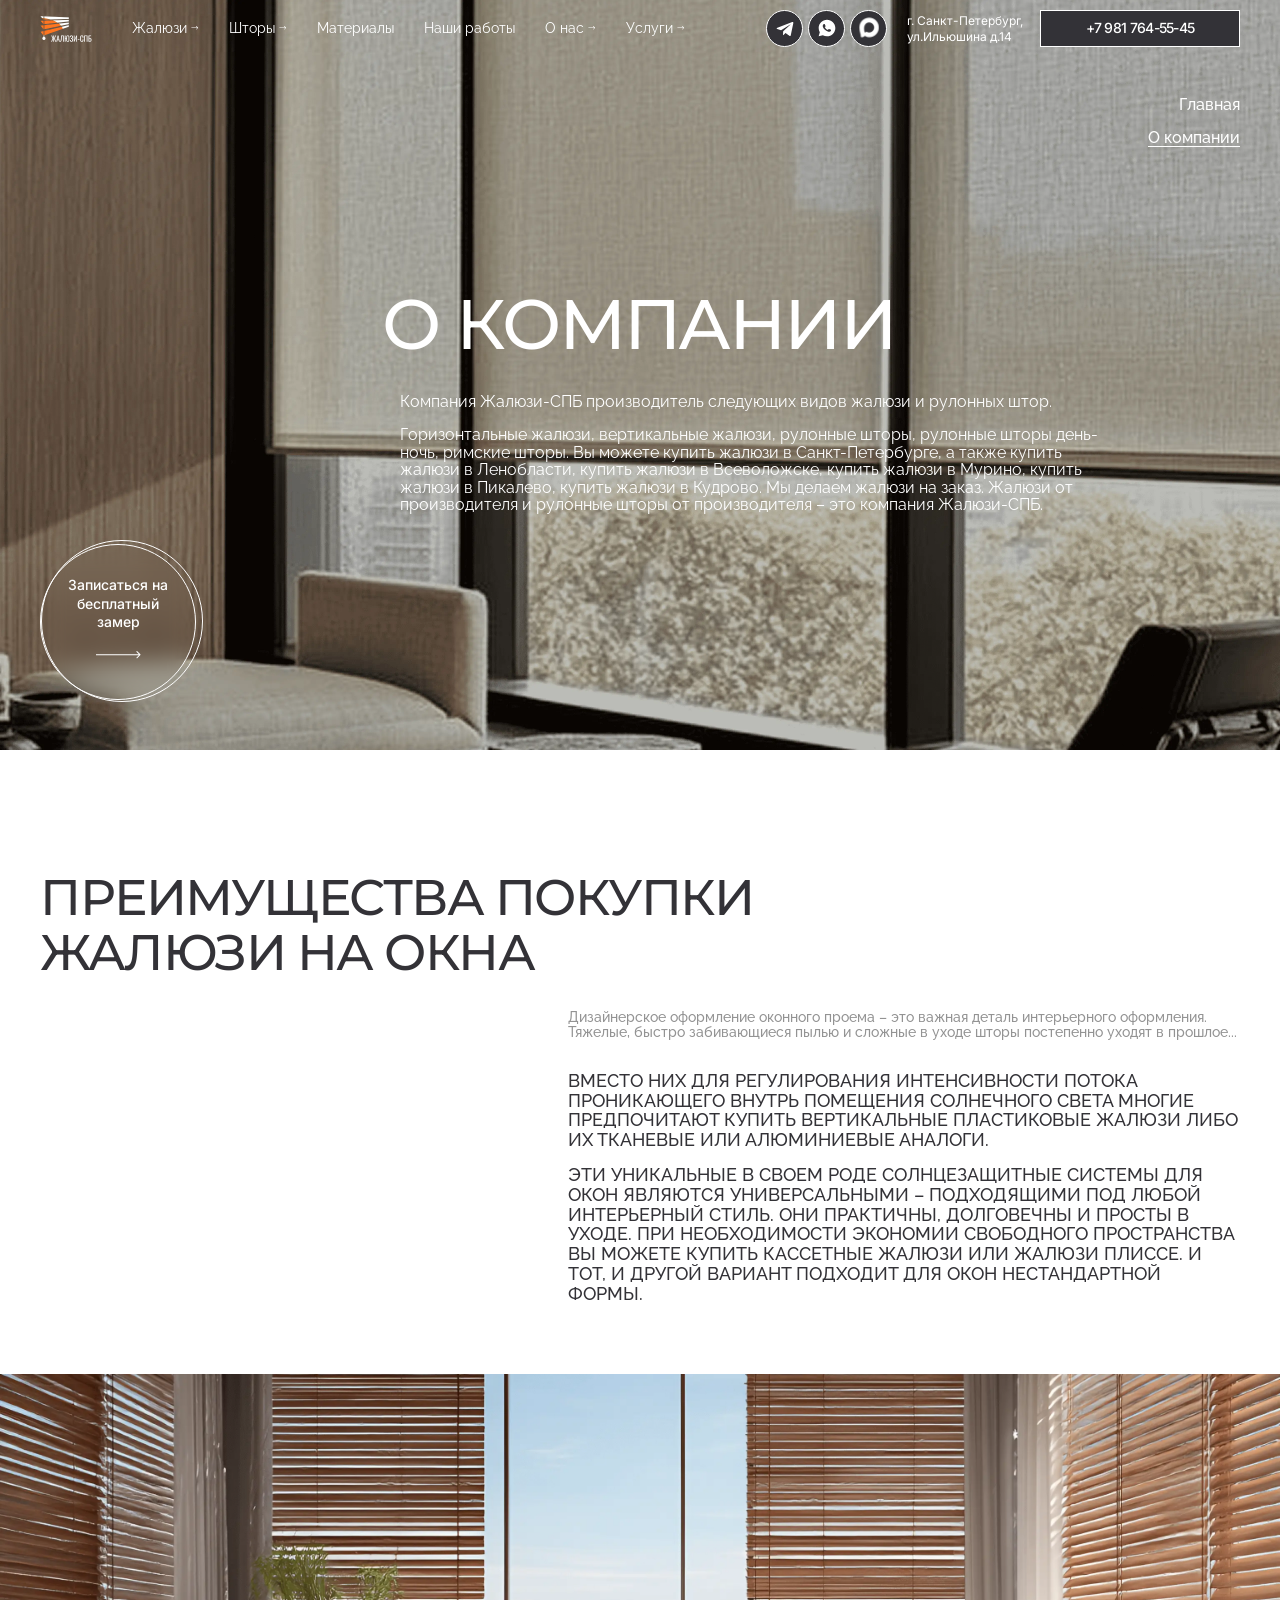
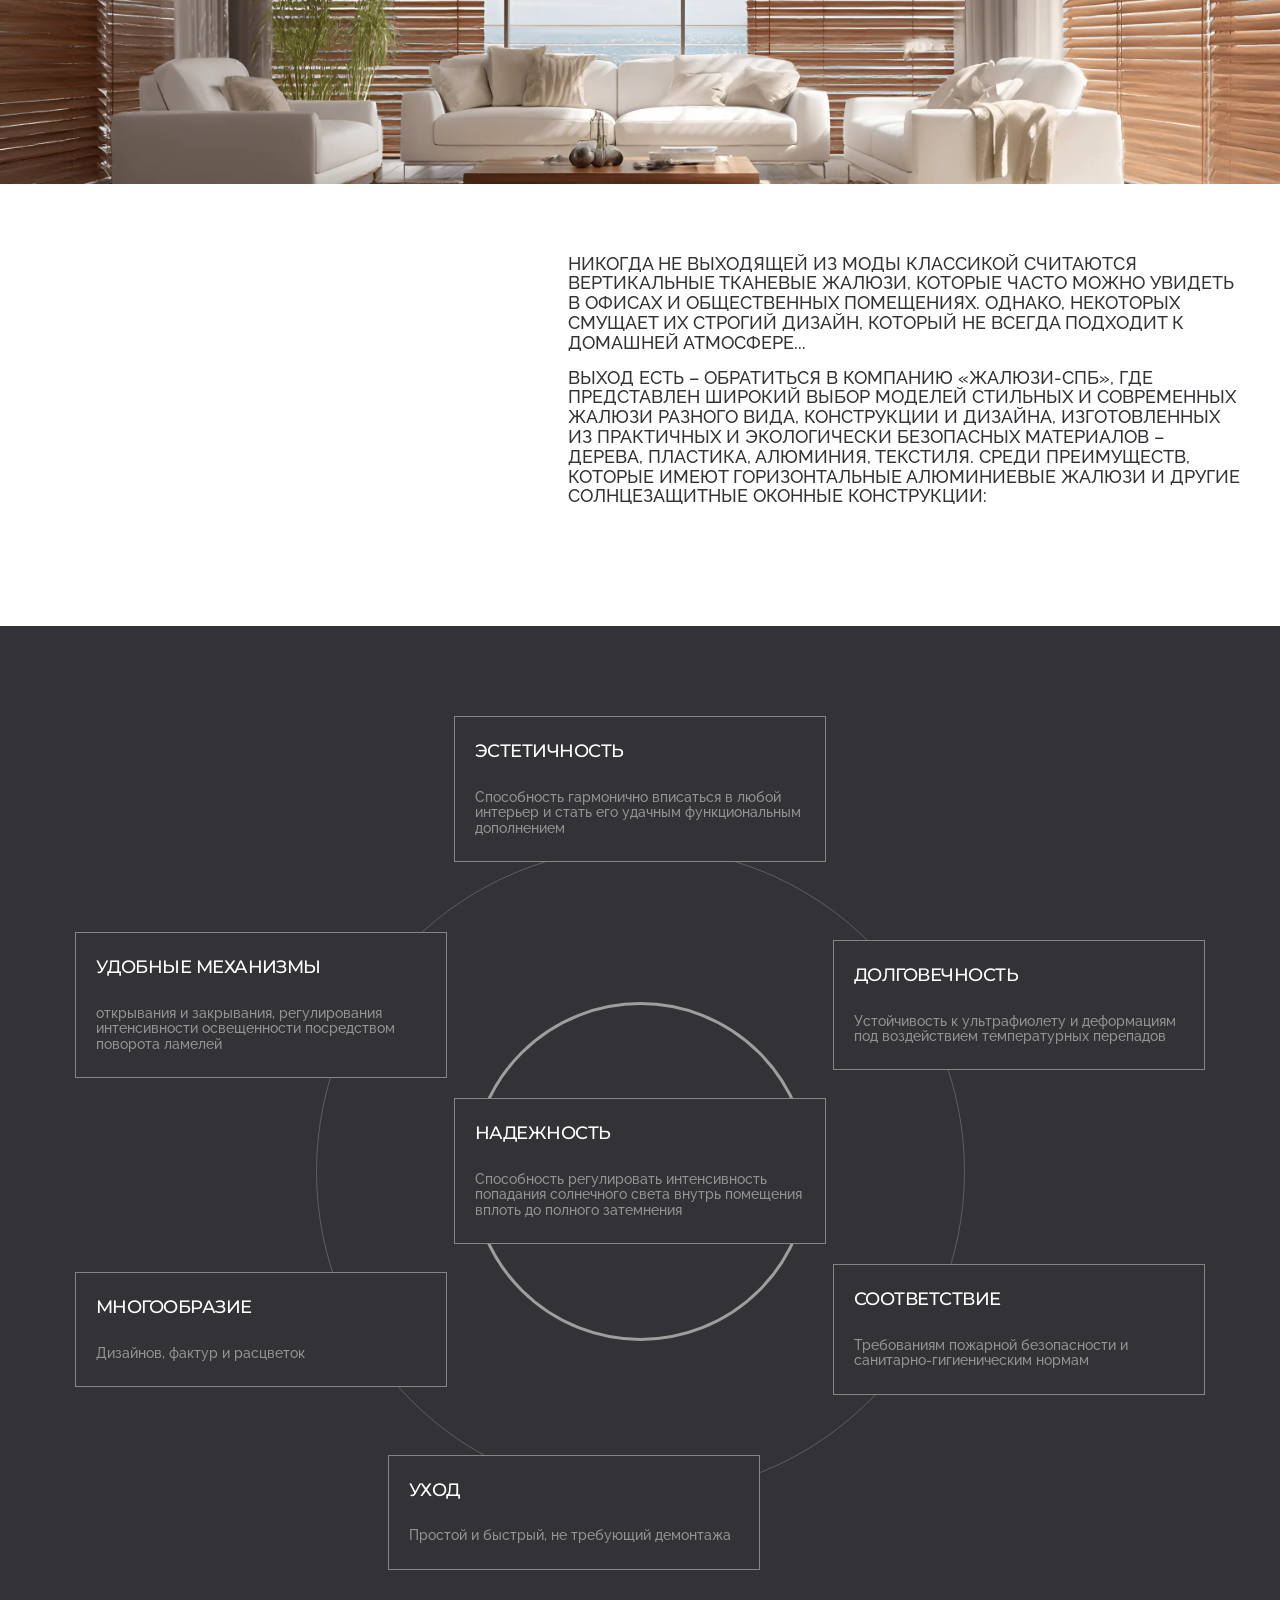
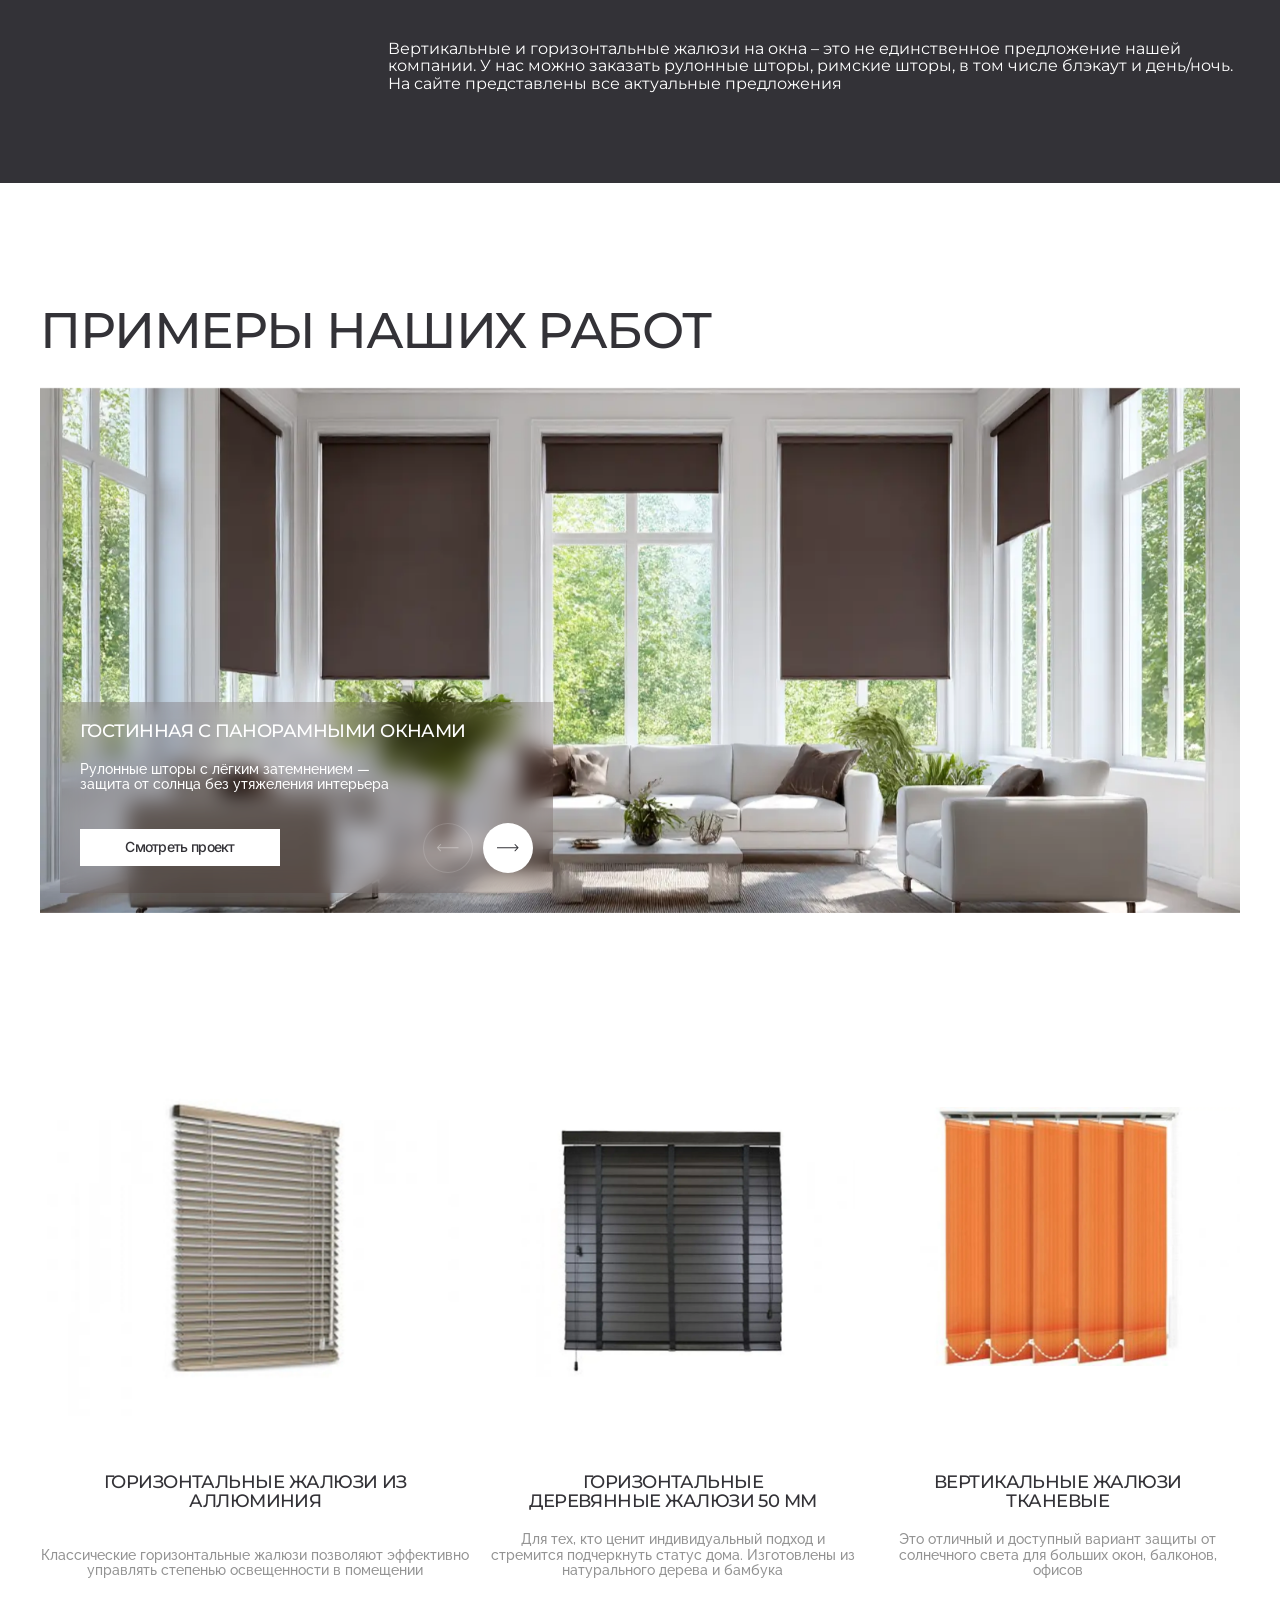
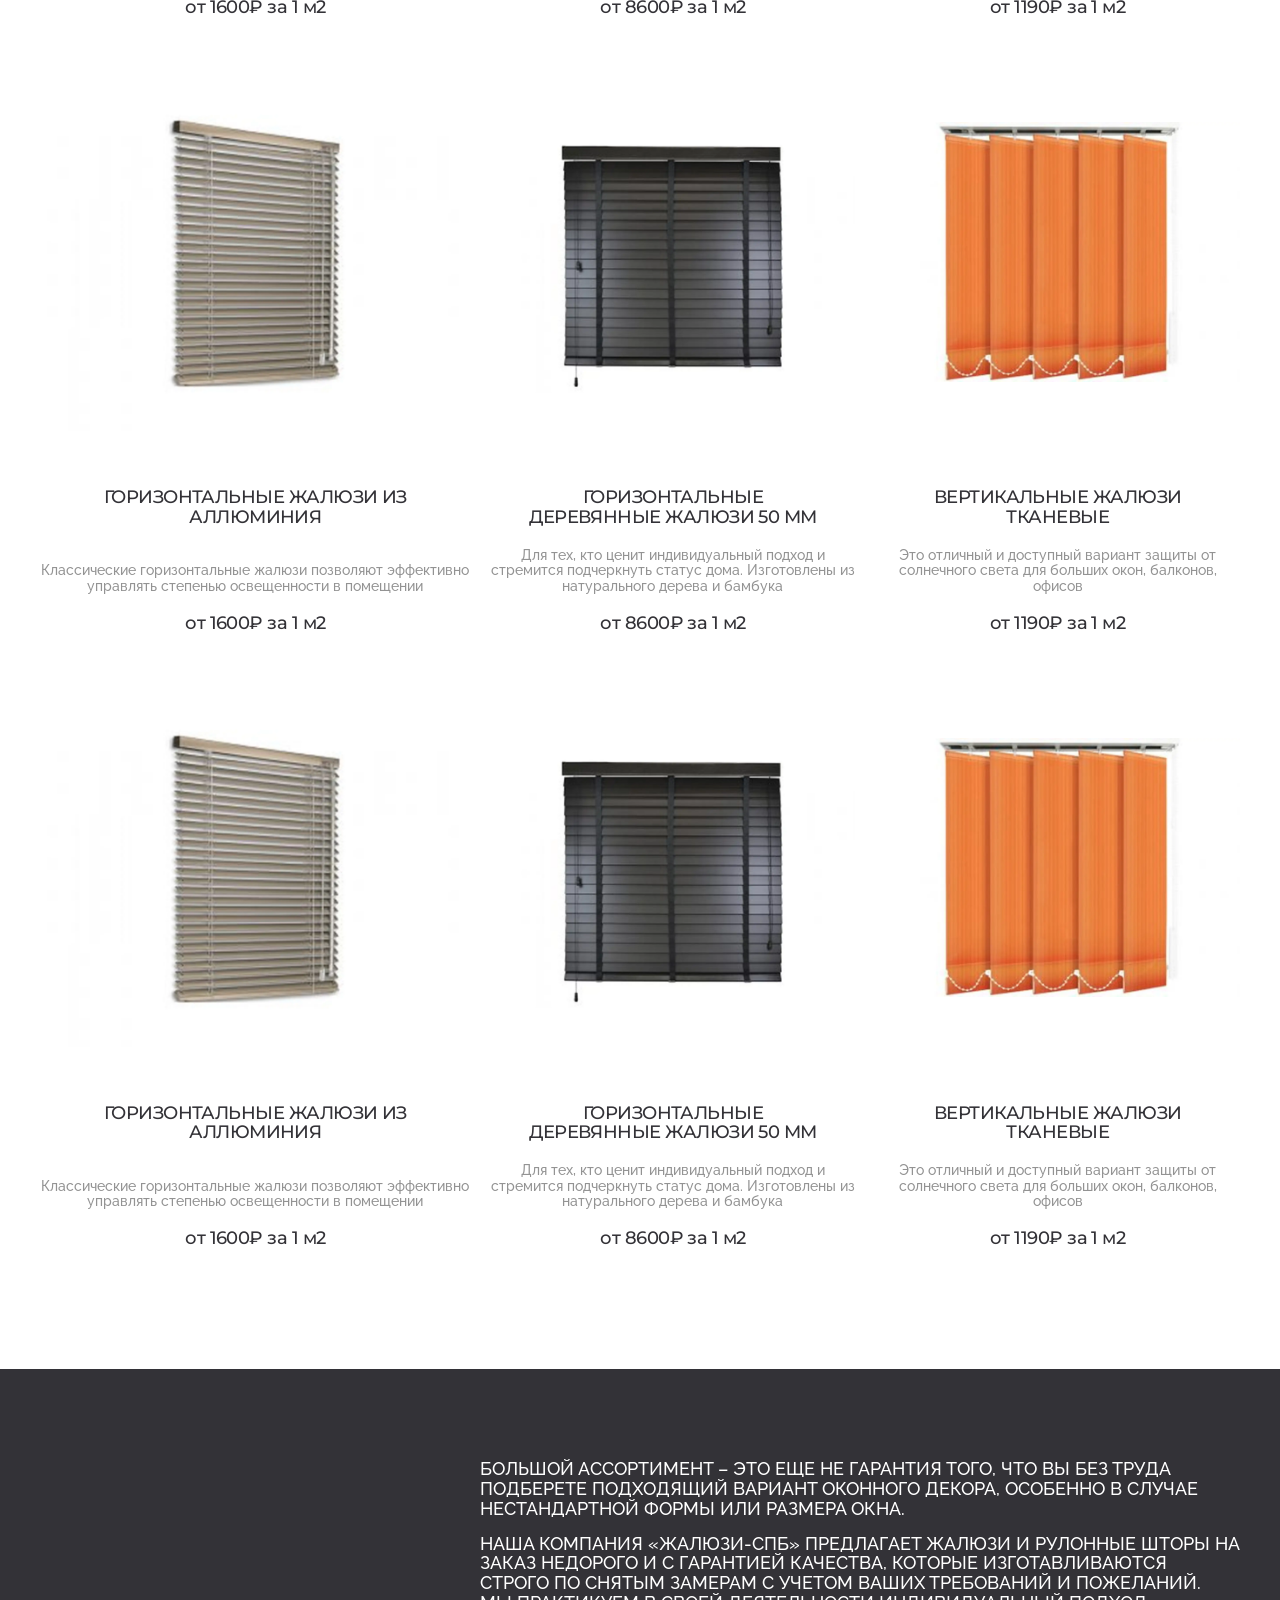
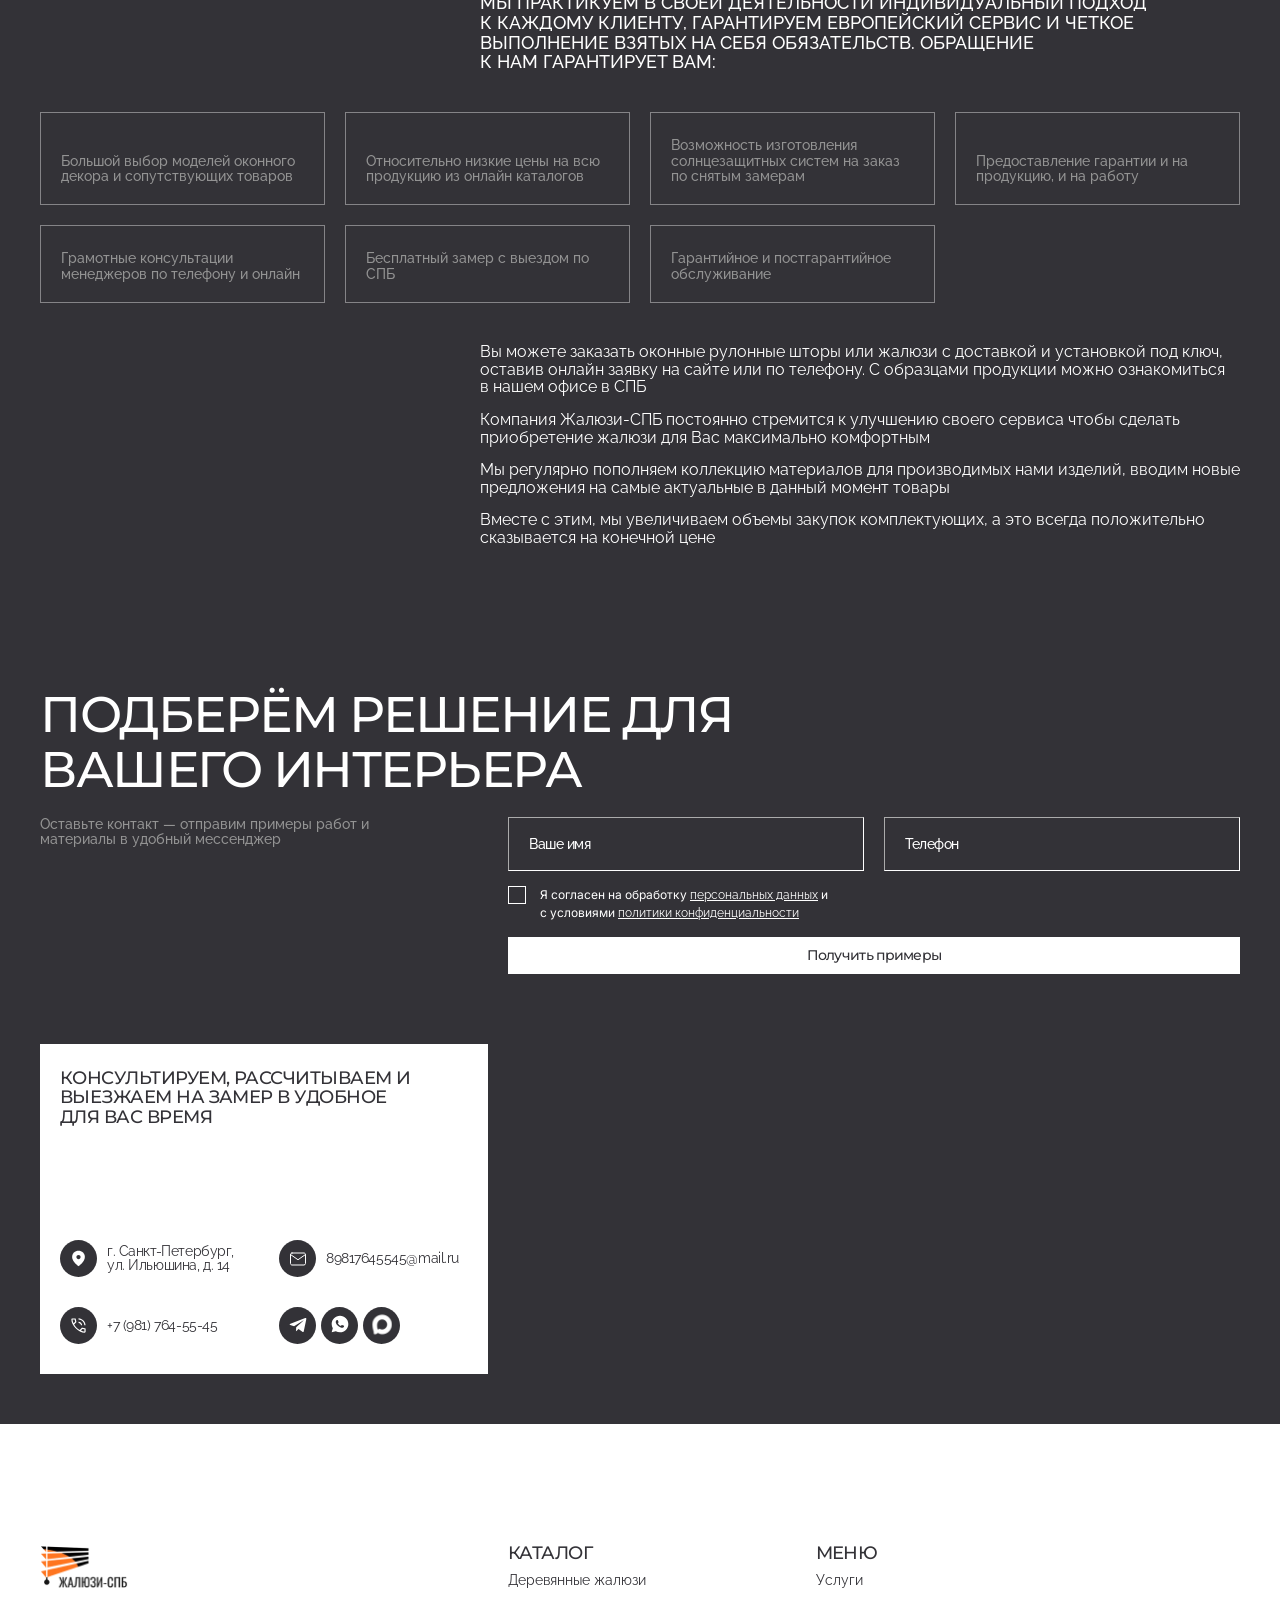
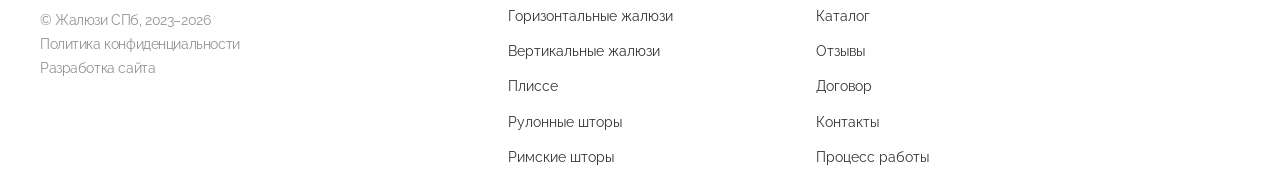
==== about.html @ 7f4b1dce "upd" ====
<!--header.html-->
<!doctype html>
<html lang="en">
<head>
  <meta charset="UTF-8">
  <meta name="viewport"
        content="width=device-width, user-scalable=no, initial-scale=1.0, maximum-scale=1.0, minimum-scale=1.0">
  <meta http-equiv="X-UA-Compatible" content="ie=edge">
  <meta name="format-detection" content="telephone=no">
  <link rel="preconnect" href="https://fonts.googleapis.com">
  <link rel="preconnect" href="https://fonts.gstatic.com" crossorigin>
  <link href="https://fonts.googleapis.com/css2?family=Inter:ital,opsz,wght@0,14..32,100..900;1,14..32,100..900&family=Montserrat:ital,wght@0,100..900;1,100..900&family=Raleway:ital,wght@0,100..900;1,100..900&display=swap" rel="stylesheet">
  <link rel="icon" type="image/png" href="./img/icons/favicon.png" sizes="32x32">
  <link rel="apple-touch-icon" href="./img/icons/favicon.png">
  <link rel="mask-icon" href="./img/icons/favicon.png" color="#000000">
  <link
          rel="stylesheet"
          href="https://cdn.jsdelivr.net/npm/swiper@11/swiper-bundle.min.css"
  />
  <title></title>
<script defer src="js/bundle.js"></script><script defer src="js/libs.js"></script><script defer src="js/style.js"></script><link href="css/style.min.css" rel="stylesheet"></head>
<body>

<header class="header">
  <div class="container">
    <div class="header-wrapper">
      <a href="#" class="logo">
        <img src="./img/logo.webp" alt="">
      </a>
      <nav class="header-nav">
        <button type="button" class="close-menu-button"></button>
        <ul class="main-menu">
          <li class="menu-item-arrow">
            <a href="#">Жалюзи</a>
          </li>
          <li class="menu-item-arrow">
            <a href="#">Шторы</a>
          </li>
          <li>
            <a href="#">Материалы</a>
          </li>
          <li>
            <a href="#">Наши работы</a>
          </li>
          <li class="menu-item-arrow">
            <a href="#">О нас</a>
          </li>
          <li class="menu-item-arrow">
            <a href="#">Услуги</a>
          </li>
        </ul>
        <div class="header-meta mobile-header-meta">
          <div class="mobile-meta-wrapper">
            <ul class="socials-wrapper">
              <li class="social-link social-link-telegram">
                <a href="#"></a>
              </li>
              <li class="social-link social-link-whatsapp">
                <a href="#"></a>
              </li>
              <li class="social-link social-link-max">
                <a href="#"></a>
              </li>
            </ul>
            <a class="btn btn-dark" href="#">+7 981 764-55-45</a>
          </div>
          <div class="header-address">
            г. Санкт-Петербург, ул.Ильюшина д.14
          </div>
        </div>
        <div class="header-meta header-meta-pc">
          <ul class="socials-wrapper">
            <li class="social-link social-link-telegram">
              <a href="#"></a>
            </li>
            <li class="social-link social-link-whatsapp">
              <a href="#"></a>
            </li>
            <li class="social-link social-link-max">
              <a href="#"></a>
            </li>
          </ul>
          <div class="header-address">
            г. Санкт-Петербург, ул.Ильюшина д.14
          </div>
          <a class="btn btn-dark" href="#">+7 981 764-55-45</a>
        </div>
      </nav>
      <div class="header-meta tablet-header-meta">
        <a class="btn btn-dark" href="#">+7 981 764-55-45</a>
        <ul class="socials-wrapper">
          <li class="social-link social-link-telegram">
            <a href="#"></a>
          </li>
          <li class="social-link social-link-whatsapp">
            <a href="#"></a>
          </li>
          <li class="social-link social-link-max">
            <a href="#"></a>
          </li>
        </ul>
        <div class="header-address">
          г. Санкт-Петербург, ул.Ильюшина д.14
        </div>
      </div>
      <button type="button" class="mobile-menu-button">
        <span class="line"></span>
        <span class="line"></span>
        <span class="line"></span>
      </button>
    </div>
  </div>
</header>

<main>




<section class="default-banner secondary-banner about-banner">
  <div class="banner-back">
    <img class="back-pc" src="./img/about-banner-back.webp" alt="">
    <img class="back-mobile" src="./img/about-banner-back-mobile.webp" alt="">
  </div>
  <div class="container">
    <div class="banner-wrapper">
      <div class="breadcrumbs-wrapper">
        <nav class="yoast-breadcrumbs">
          <span>
            <span>
              <a href="#">Главная</a>
            </span>
            <span class="breadcrumb_last" aria-current="page">О компании</span>
          </span>
        </nav>
      </div>
      <div class="banner-content">
        <div class="banner-title">
          <h1>О компании</h1>
        </div>
        <div class="banner-description">
          <p>
            Компания Жалюзи-СПБ производитель следующих видов жалюзи и рулонных штор.
          </p>
          <p>
            Горизонтальные жалюзи, вертикальные жалюзи, рулонные шторы, рулонные шторы день-ночь, римские шторы. Вы
            можете купить жалюзи в Санкт-Петербурге, а также купить жалюзи в Ленобласти, купить жалюзи в Всеволожске,
            купить жалюзи в Мурино, купить жалюзи в Пикалево, купить жалюзи в Кудрово. Мы делаем жалюзи на заказ. Жалюзи
            от производителя и рулонные шторы от производителя – это компания Жалюзи-СПБ.
          </p>
        </div>
        <a href="#" class="btn-circle">Записаться
          на бесплатный замер</a>
      </div>
    </div>
  </div>
</section>

<section class="about-main-section">
  <div class="container">
    <h2>Преимущества покупки жалюзи на окна</h2>
    <div class="description">
      <p>Дизайнерское оформление оконного проема – это важная деталь интерьерного оформления. Тяжелые, быстро
        забивающиеся пылью и сложные в уходе шторы постепенно уходят в прошлое...</p>
    </div>
    <div class="content-block">
      <p>
        Вместо них для регулирования интенсивности потока проникающего внутрь помещения солнечного света многие
        предпочитают купить вертикальные пластиковые жалюзи либо их тканевые или алюминиевые аналоги.
      </p>
      <p>
        Эти уникальные в своем роде солнцезащитные системы для окон являются универсальными – подходящими под любой
        интерьерный стиль. Они практичны, долговечны и просты в уходе.
        При необходимости экономии свободного пространства вы можете купить кассетные жалюзи или жалюзи плиссе. И тот, и
        другой вариант подходит для окон нестандартной формы.
      </p>
    </div>
  </div>
  <div class="about-image-full-width">
    <img src="./img/category-section-image.webp" alt="">
  </div>
  <div class="container">
    <div class="content-block">
      <p>
        Никогда не выходящей из моды классикой считаются вертикальные тканевые жалюзи, которые часто можно увидеть в офисах
        и общественных помещениях.
        Однако, некоторых смущает их строгий дизайн, который не всегда подходит к домашней атмосфере...
      </p>
      <p>
        Выход есть – обратиться в компанию «Жалюзи-СПБ», где представлен широкий выбор моделей стильных и современных жалюзи разного вида, конструкции и дизайна, изготовленных из практичных и экологически безопасных материалов – дерева, пластика, алюминия, текстиля. Среди преимуществ, которые имеют горизонтальные алюминиевые жалюзи и другие солнцезащитные оконные конструкции:
      </p>
    </div>
  </div>
</section>

<section class="advantages-section about-advantages-section">
  <div class="container">
    <div class="advantage-row advantage-row-top">
      <div class="advantage-card">
        <div class="card-title">эстетичность</div>
        <div class="card-description">
          <p>Способность гармонично вписаться в любой интерьер и стать его удачным функциональным дополнением</p>
        </div>
      </div>
    </div>
    <div class="advantage-row advantage-row-middle">
      <div class="advantage-card">
        <div class="card-title">удобные механизмы</div>
        <div class="card-description">
          <p>открывания и закрывания, регулирования интенсивности освещенности посредством поворота ламелей</p>
        </div>
      </div>
      <div class="advantage-card">
        <div class="card-title">долговечность</div>
        <div class="card-description">
          <p>Устойчивость к ультрафиолету и деформациям под воздействием температурных перепадов</p>
        </div>
      </div>
    </div>
    <div class="advantage-row advantage-row-middle advantage-row-center">
      <div class="advantage-card">
        <div class="card-title">надежность</div>
        <div class="card-description">
          <p>Способность регулировать интенсивность попадания солнечного света внутрь помещения вплоть до полного
            затемнения</p>
        </div>
      </div>
    </div>
    <div class="advantage-row advantage-row-middle">
      <div class="advantage-card">
        <div class="card-title">многообразие</div>
        <div class="card-description">
          <p>Дизайнов, фактур
            и расцветок</p>
        </div>
      </div>
      <div class="advantage-card">
        <div class="card-title">соответствие</div>
        <div class="card-description">
          <p>Требованиям пожарной безопасности
            и санитарно-гигиеническим нормам</p>
        </div>
      </div>
    </div>
    <div class="advantage-row advantage-row-bottom">
      <div class="advantage-card">
        <div class="card-title">уход</div>
        <div class="card-description">
          <p>Простой и быстрый,
            не требующий демонтажа</p>
        </div>
      </div>
      <div class="about-description">
        <p>Вертикальные и горизонтальные жалюзи на окна – это не единственное предложение нашей компании. У нас можно
          заказать рулонные шторы, римские шторы, в том числе блэкаут и день/ночь. На сайте представлены все актуальные
          предложения</p>
      </div>
    </div>
  </div>
</section>

<section class="projects-section projects-section-about slider-section">
  <div class="container">
    <h2>примеры наших работ</h2>
    <div class="projects-slider slider-wrapper">
      <div class="swiper-wrapper">
        <div class="swiper-slide" style="background-image: url(./img/project-slide.webp)">
          <div class="project-content">
            <div class="card-title">гостинная с панорамными окнами</div>
            <div class="card-description">
              <p>Рулонные шторы с лёгким затемнением — защита от солнца без утяжеления интерьера</p>
            </div>
            <div class="slider-nav">
              <a href="#" class="btn btn-white">Смотреть проект</a>
              <div class="project-buttons">
                <div class="swiper-button-prev">

                </div>
                <div class="swiper-button-next">

                </div>
              </div>
            </div>
          </div>
        </div>
        <div class="swiper-slide" style="background-image: url(./img/project-slide.webp)">
          <div class="project-content">
            <div class="card-title">гостинная с панорамными окнами</div>
            <div class="card-description">
              <p>Рулонные шторы с лёгким затемнением — защита от солнца без утяжеления интерьера</p>
            </div>
            <div class="slider-nav">
              <a href="#" class="btn btn-white">Смотреть проект</a>
              <div class="project-buttons">
                <div class="swiper-button-prev"></div>
                <div class="swiper-button-next"></div>
              </div>
            </div>
          </div>
        </div>
        <div class="swiper-slide" style="background-image: url(./img/project-slide.webp)">
          <div class="project-content">
            <div class="card-title">гостинная с панорамными окнами</div>
            <div class="card-description">
              <p>Рулонные шторы с лёгким затемнением — защита от солнца без утяжеления интерьера</p>
            </div>
            <div class="slider-nav">
              <a href="#" class="btn btn-white">Смотреть проект</a>
              <div class="project-buttons">
                <div class="swiper-button-prev">

                </div>
                <div class="swiper-button-next">

                </div>
              </div>
            </div>
          </div>
        </div>
      </div>
    </div>
  </div>
</section>

<section class="catalog-grid-section">
  <div class="container">
    <div class="grid-block">
      <div class="grid-item">
        <div class="card-content-top">
          <div class="grid-item-image">
            <img src="./img/catalog-image1.webp" alt="">
          </div>
          <div class="card-title">горизонтальные жалюзи
            из аллюминия</div>
        </div>
        <div class="card-content-bottom">
          <div class="card-description">
            <p>Классические горизонтальные жалюзи позволяют
              эффективно управлять степенью
              освещенности в помещении</p>
          </div>
          <div class="card-price">от 1600₽ за 1 м2</div>
        </div>
      </div>
      <div class="grid-item">
        <div class="card-content-top">
          <div class="grid-item-image">
            <img src="./img/catalog-image2.webp" alt="">
          </div>
          <div class="card-title">Горизонтальные деревянные
            жалюзи 50 мм</div>
        </div>
        <div class="card-content-bottom">
          <div class="card-description">
            <p>Для тех, кто ценит индивидуальный подход и стремится подчеркнуть статус дома. Изготовлены из натурального дерева и бамбука</p>
          </div>
          <div class="card-price">от 8600₽ за 1 м2</div>
        </div>
      </div>
      <div class="grid-item">
        <div class="card-content-top">
          <div class="grid-item-image">
            <img src="./img/catalog-image3.webp" alt="">
          </div>
          <div class="card-title">Вертикальные жалюзи
            Тканевые</div>
        </div>
        <div class="card-content-bottom">
          <div class="card-description">
            <p>Это отличный и доступный вариант защиты от солнечного света
              для больших окон, балконов, офисов</p>
          </div>
          <div class="card-price">от 1190₽ за 1 м2</div>
        </div>
      </div>
      <div class="grid-item">
        <div class="card-content-top">
          <div class="grid-item-image">
            <img src="./img/catalog-image1.webp" alt="">
          </div>
          <div class="card-title">горизонтальные жалюзи
            из аллюминия</div>
        </div>
        <div class="card-content-bottom">
          <div class="card-description">
            <p>Классические горизонтальные жалюзи позволяют
              эффективно управлять степенью
              освещенности в помещении</p>
          </div>
          <div class="card-price">от 1600₽ за 1 м2</div>
        </div>
      </div>
      <div class="grid-item">
        <div class="card-content-top">
          <div class="grid-item-image">
            <img src="./img/catalog-image2.webp" alt="">
          </div>
          <div class="card-title">Горизонтальные деревянные
            жалюзи 50 мм</div>
        </div>
        <div class="card-content-bottom">
          <div class="card-description">
            <p>Для тех, кто ценит индивидуальный подход и стремится подчеркнуть статус дома. Изготовлены из натурального дерева и бамбука</p>
          </div>
          <div class="card-price">от 8600₽ за 1 м2</div>
        </div>
      </div>
      <div class="grid-item">
        <div class="card-content-top">
          <div class="grid-item-image">
            <img src="./img/catalog-image3.webp" alt="">
          </div>
          <div class="card-title">Вертикальные жалюзи
            Тканевые</div>
        </div>
        <div class="card-content-bottom">
          <div class="card-description">
            <p>Это отличный и доступный вариант защиты от солнечного света
              для больших окон, балконов, офисов</p>
          </div>
          <div class="card-price">от 1190₽ за 1 м2</div>
        </div>
      </div>
      <div class="grid-item">
        <div class="card-content-top">
          <div class="grid-item-image">
            <img src="./img/catalog-image1.webp" alt="">
          </div>
          <div class="card-title">горизонтальные жалюзи
            из аллюминия</div>
        </div>
        <div class="card-content-bottom">
          <div class="card-description">
            <p>Классические горизонтальные жалюзи позволяют
              эффективно управлять степенью
              освещенности в помещении</p>
          </div>
          <div class="card-price">от 1600₽ за 1 м2</div>
        </div>
      </div>
      <div class="grid-item">
        <div class="card-content-top">
          <div class="grid-item-image">
            <img src="./img/catalog-image2.webp" alt="">
          </div>
          <div class="card-title">Горизонтальные деревянные
            жалюзи 50 мм</div>
        </div>
        <div class="card-content-bottom">
          <div class="card-description">
            <p>Для тех, кто ценит индивидуальный подход и стремится подчеркнуть статус дома. Изготовлены из натурального дерева и бамбука</p>
          </div>
          <div class="card-price">от 8600₽ за 1 м2</div>
        </div>
      </div>
      <div class="grid-item">
        <div class="card-content-top">
          <div class="grid-item-image">
            <img src="./img/catalog-image3.webp" alt="">
          </div>
          <div class="card-title">Вертикальные жалюзи
            Тканевые</div>
        </div>
        <div class="card-content-bottom">
          <div class="card-description">
            <p>Это отличный и доступный вариант защиты от солнечного света
              для больших окон, балконов, офисов</p>
          </div>
          <div class="card-price">от 1190₽ за 1 м2</div>
        </div>
      </div>
    </div>
  </div>
</section>

<section class="about-benefits-section">
  <div class="container">
    <div class="content-block">
      <p>
        Большой ассортимент – это еще не гарантия того, что вы без труда подберете подходящий вариант оконного декора, особенно в случае нестандартной формы или размера окна.
      </p>
      <p>
        Наша компания «Жалюзи-СПБ» предлагает жалюзи и рулонные шторы
        на заказ недорого и с гарантией качества, которые изготавливаются строго по снятым замерам с учетом ваших требований и пожеланий.
        <br>
        Мы практикуем в своей деятельности индивидуальный подход
        <br>
        к каждому клиенту, гарантируем европейский сервис и четкое выполнение взятых на себя обязательств. Обращение
        <br>
        к нам гарантирует вам:
      </p>
    </div>
    <ul class="benefits-list">
      <li class="benefit-item">
        Большой выбор моделей оконного декора и сопутствующих товаров
      </li>
      <li class="benefit-item">
        Относительно низкие цены на всю продукцию из онлайн каталогов
      </li>
      <li class="benefit-item">
        Возможность изготовления солнцезащитных систем на заказ по снятым замерам
      </li>
      <li class="benefit-item">
        Предоставление гарантии и на продукцию, и на работу
      </li>
      <li class="benefit-item">
        Грамотные консультации менеджеров по телефону и онлайн
      </li>
      <li class="benefit-item">
        Бесплатный замер
        с выездом по СПБ
      </li>
      <li class="benefit-item">
        Гарантийное и постгарантийное обслуживание
      </li>
    </ul>
    <div class="description">
      <p>
        Вы можете заказать оконные рулонные шторы или жалюзи с доставкой и установкой под ключ, оставив онлайн заявку на сайте или по телефону. С образцами продукции можно ознакомиться
        <br>
        в нашем офисе в СПБ
      </p>
      <p>
        Компания Жалюзи-СПБ постоянно стремится к улучшению своего сервиса чтобы сделать приобретение жалюзи для Вас максимально комфортным
      </p>
      <p>
        Мы регулярно пополняем коллекцию материалов для производимых нами изделий, вводим новые предложения на самые актуальные в данный момент товары
      </p>
      <p>
        Вместе с этим, мы увеличиваем объемы закупок комплектующих, а это всегда положительно сказывается на конечной цене
      </p>
    </div>
  </div>
</section>

<section class="callback-section">
  <div class="container">
    <h2>Подберём решение
      для вашего интерьера</h2>
    <div class="custom-row custom-row-form">
      <div class="left-column">
        <div class="description">
          <p>Оставьте контакт — отправим примеры работ и материалы в удобный мессенджер</p>
        </div>
      </div>
      <div class="right-column">
        <div class="form-wrapper">
          <div class="wpcf7 js" id="wpcf7-f35-o1" lang="ru-RU" dir="ltr" data-wpcf7-id="35">
            <div class="screen-reader-response"><p role="status" aria-live="polite" aria-atomic="true"></p> <ul></ul></div>
            <form action="/dev/#wpcf7-f35-o1" method="post" class="wpcf7-form init" aria-label="Контактная форма" novalidate="novalidate" data-status="init">
              <fieldset class="hidden-fields-container"><input type="hidden" name="_wpcf7" value="35"><input type="hidden" name="_wpcf7_version" value="6.1.5"><input type="hidden" name="_wpcf7_locale" value="ru_RU"><input type="hidden" name="_wpcf7_unit_tag" value="wpcf7-f35-o1"><input type="hidden" name="_wpcf7_container_post" value="0"><input type="hidden" name="_wpcf7_posted_data_hash" value="">
              </fieldset>
              <p><span class="wpcf7-form-control-wrap" data-name="text-848"><input size="40" maxlength="400" class="wpcf7-form-control wpcf7-text" autocomplete="name" aria-invalid="false" placeholder="Ваше имя" value="" type="text" name="text-848"></span><br>
                <span class="wpcf7-form-control-wrap" data-name="tel-583"><input size="40" maxlength="400" class="wpcf7-form-control wpcf7-tel wpcf7-text wpcf7-validates-as-tel" aria-invalid="false" placeholder="Телефон" value="" type="tel" name="tel-583"></span><br>
                <span class="wpcf7-form-control-wrap" data-name="acceptance-46"><span class="wpcf7-form-control wpcf7-acceptance"><span class="wpcf7-list-item"><label><input type="checkbox" name="acceptance-46" value="1" aria-invalid="false"><span class="wpcf7-list-item-label">Я согласен на обработку <a
                  href="#">персональных данных</a> и с условиями <a href="#">политики конфиденциальности</a></span></label></span></span></span><br>
                <input class="wpcf7-form-control wpcf7-submit has-spinner" type="submit" value="Получить примеры" disabled=""><span class="wpcf7-spinner"></span>
              </p><div class="wpcf7-response-output" aria-hidden="true"></div>
            </form>
          </div>
        </div>
      </div>
    </div>
    <div class="custom-row custom-row-contacts">
      <div class="left-column">
        <div class="contacts-block">
          <div class="contact-title">Консультируем, рассчитываем
            и выезжаем на замер в удобное
            для вас время</div>
          <div class="contacts-wrapper">
            <div class="contact-item contact-item-address">
              <p>г. Санкт-Петербург, ул. Ильюшина, д. 14</p>
            </div>
            <div class="contact-item contact-item-mail">
              <a href="mailto:89817645545@mail.ru">89817645545@mail.ru</a>
            </div>
            <div class="contact-item contact-item-phone">
              <a href="tel:79817645545">+7 (981) 764-55-45</a>
            </div>
            <ul class="socials-wrapper">
              <li class="social-link social-link-telegram">
                <a href="#"></a>
              </li>
              <li class="social-link social-link-whatsapp">
                <a href="#"></a>
              </li>
              <li class="social-link social-link-max">
                <a href="#"></a>
              </li>
            </ul>
          </div>
        </div>
      </div>
      <div class="right-column">
        <div class="map-wrapper">
          <iframe src="https://yandex.ru/map-widget/v1/?indoorLevel=1&ll=30.245719%2C60.008172&mode=whatshere&whatshere%5Bpoint%5D=30.245719%2C60.008171&whatshere%5Bzoom%5D=17&z=17" width="560" height="400" frameborder="1" allowfullscreen="true" style="position:relative;"></iframe>
        </div>
      </div>
    </div>
  </div>
</section>


<!--footer.html-->
</main>

<footer class="footer">
    <div class="container">
      <div class="footer-row">
        <div class="footer-column">
          <a href="#" class="logo">
            <img src="./img/footer-logo.webp" alt="">
          </a>
          <div class="mobile-hidden">
            <p class="footer-copy">© Жалюзи СПб, 2023–2026</p>
            <div class="footer-links">
              <a href="#">Политика конфиденциальности</a>
              <a href="#">Разработка сайта</a>
            </div>
          </div>
          <div class="tablet-contacts">
            <ul class="socials-wrapper">
              <li class="social-link social-link-telegram">
                <a href="#"></a>
              </li>
              <li class="social-link social-link-whatsapp">
                <a href="#"></a>
              </li>
              <li class="social-link social-link-max">
                <a href="#"></a>
              </li>
            </ul>
            <a href="#" class="btn btn-dark btn-dark-border">Получить консультацию</a>
          </div>
        </div>
        <div class="footer-column">
          <nav class="footer-nav">
            <div class="menu-wrapper">
              <div class="title">Каталог</div>
              <ul class="footer-menu">
                <li>
                  <a href="#">Деревянные жалюзи</a>
                </li>
                <li>
                  <a href="#">Горизонтальные жалюзи</a>
                </li>
                <li>
                  <a href="#">Вертикальные жалюзи</a>
                </li>
                <li>
                  <a href="#">Плиссе</a>
                </li>
                <li>
                  <a href="#">Рулонные шторы</a>
                </li>
                <li>
                  <a href="#">Римские шторы</a>
                </li>
              </ul>
            </div>
            <div class="menu-wrapper">
              <div class="title">меню</div>
              <ul class="footer-menu">
                <li>
                  <a href="#">Услуги</a>
                </li>
                <li>
                  <a href="#">Каталог</a>
                </li>
                <li>
                  <a href="#">Отзывы</a>
                </li>
                <li>
                  <a href="#">Договор</a>
                </li>
                <li>
                  <a href="#">Контакты</a>
                </li>
                <li>
                  <a href="#">Процесс работы</a>
                </li>
              </ul>
            </div>
          </nav>
        </div>
        <div class="footer-column">
          <div class="mobile-meta">
            <p class="footer-copy">© Жалюзи СПб, 2023–2026</p>
            <div class="footer-links">
              <a href="#">Политика конфиденциальности</a>
              <a href="#">Разработка сайта</a>
            </div>
          </div>
          <div class="mobile-meta">
            <ul class="socials-wrapper">
              <li class="social-link social-link-telegram">
                <a href="#"></a>
              </li>
              <li class="social-link social-link-whatsapp">
                <a href="#"></a>
              </li>
              <li class="social-link social-link-max">
                <a href="#"></a>
              </li>
            </ul>
            <a href="#" class="btn btn-dark btn-dark-border">Получить консультацию</a>
          </div>
        </div>
      </div>
    </div>
</footer>

<div class="modal-dialog modal-thanks" style="display: none;">
  <div class="modal-content">
    <div class="modal-body">
      <button type="button" class="modal-close" data-dismiss="modal" aria-label="Close"></button>
    </div>
  </div>
</div>

<script src="https://cdn.jsdelivr.net/npm/swiper@11/swiper-bundle.min.js"></script>
</body>
</html>
---- css/style.min.css ----
*{box-sizing:border-box}body,h1,h2,h3,h4,p,figure,blockquote,dl,dd{margin:0}ul[role=list],ol[role=list]{list-style:none}html:focus-within{scroll-behavior:smooth}body{min-height:100vh;text-rendering:optimizeSpeed;line-height:1.5}a:not([class]){-webkit-text-decoration-skip:ink;text-decoration-skip-ink:auto}img,picture{max-width:100%;display:block}input,button,textarea,select{font:inherit;box-shadow:none;outline:none}@media(prefers-reduced-motion: reduce){html:focus-within{scroll-behavior:auto}*,*::before,*::after{animation-duration:.01ms !important;animation-iteration-count:1 !important;transition-duration:.01ms !important;scroll-behavior:auto !important}}*{font-family:"Raleway";color:#333237}a{transition:.3s;text-decoration:none}p{font-weight:500;font-size:14px;line-height:110%;color:#939393;margin-bottom:15px}p:last-child{margin-bottom:0}h1,.h1{font-family:"Montserrat";font-weight:500;font-size:70px;line-height:110%;letter-spacing:-0.03em;text-align:center;text-transform:uppercase;color:#fff;width:100%}h2,.h2{font-family:"Montserrat";font-weight:500;font-size:50px;line-height:110%;letter-spacing:-0.03em;text-transform:uppercase;margin-bottom:20px;width:100%}.card-title{font-family:"Montserrat";font-weight:500;line-height:110%;letter-spacing:-0.03em;text-transform:uppercase;font-size:18px}strong,span{font-family:inherit;line-height:inherit;letter-spacing:inherit;font-size:inherit;color:inherit}@media(max-width: 1200px){h1,.h1{font-size:60px}h2,.h2{font-size:40px}}@media(max-width: 1024px){h1,.h1{font-size:40px}h2,.h2{font-size:40px}p{font-size:12px}.card-title{font-size:14px}}@media(max-width: 600px){h1,.h1{font-size:34px}h2,.h2{font-size:30px;margin-bottom:10px}p{font-size:12px}}.sr-only{position:absolute;width:1px;height:1px;padding:0;margin:-1px;overflow:hidden;clip:rect(0, 0, 0, 0);white-space:nowrap;border:0}body::-webkit-scrollbar{width:6px}body::-webkit-scrollbar-track{background-color:#828282}body::-webkit-scrollbar-thumb{border-radius:20px;background-color:#fff}body.admin-bar header{top:20px}main{min-height:70vh}:root{--swiper-navigation-size: 0}.animate-block{opacity:0;width:100%;transform:translateY(-50px);transition:opacity 1s ease,transform 1s ease}.animate-block.animated{opacity:1;transform:translateY(0)}section{margin:120px 0}section:last-of-type{margin-bottom:0}.logo{display:flex;width:-moz-fit-content;width:fit-content}.logo img{max-width:52px;width:100%}.socials-wrapper{display:flex;align-items:center;padding:0;margin:0;list-style:none}.socials-wrapper li a{display:block;width:37px;height:37px;border-radius:50%;background-color:#333237;border:1px solid #fff;background-repeat:no-repeat;background-position:center;background-size:20px}.socials-wrapper li a:hover{background-color:#939393}.socials-wrapper li+li{margin-left:5px}.socials-wrapper li.social-link-telegram a{background-image:url(../img/icons/telegram.svg)}.socials-wrapper li.social-link-whatsapp a{background-image:url(../img/icons/whatsapp.svg);background-position:55% 45%}.socials-wrapper li.social-link-max a{background-image:url(../img/icons/max.svg);background-position:55% 45%}.title-description{display:flex;align-items:center;justify-content:center;width:100%;margin-bottom:30px}.title-description .btn{margin-left:auto}.slider-nav{display:flex;align-items:center;justify-content:space-between;width:100%}.slider-nav .project-buttons{display:flex;align-items:center}.slider-nav .project-buttons .swiper-button-prev,.slider-nav .project-buttons .swiper-button-next{position:static}.media-wrapper{display:flex;width:100%;height:100%;align-items:center;justify-content:center}.media-wrapper .btn-play{background-repeat:no-repeat;background-position:center;background-size:contain;width:94px;height:71px;background-image:url(../img/icons/btn-play.svg);position:absolute;cursor:pointer;transition:.3s}@media(max-width: 1024px){body:has(.header-nav.show){overflow:hidden}section{margin:80px 0}}@media(max-width: 600px){.logo img{max-width:47px}section{margin:50px 0}}@media(max-width: 600px){.title-description{flex-direction:column;align-items:flex-start;margin-bottom:15px}.title-description p{margin-bottom:20px}.title-description .btn{margin-left:0}}@media(max-width: 360px){.slider-nav{flex-direction:column;align-items:flex-start}.slider-nav .project-buttons{margin-top:15px}}.container{margin:0 auto;display:flex;flex-wrap:wrap;max-width:1440px;width:100%;padding:0 40px}.container-fluid{max-width:100%;width:100%}.d-flex{display:flex;flex-wrap:wrap}.justify-between{justify-content:space-between}.justify-end{justify-content:flex-end}.flex-column{flex-direction:column}.row{display:flex;margin:0 -10px;width:calc(100% + 20px);flex-wrap:wrap}[class*=col-]{padding:0 10px}.col-lg-1{width:8.33333333%}.col-lg-2{width:16.66666667%}.col-lg-3{width:25%}.col-lg-4{width:33.33333333%}.col-lg-5{width:41.66666667%}.col-lg-6{width:50%}.col-lg-7{width:58.33333333%}.col-lg-8{width:66.66666667%}.col-lg-9{width:75%}.col-lg-10{width:83.33333333%}.col-lg-11{width:91.66666667%}.col-lg-12{width:100%}@media(max-width: 1200px){.container{padding:0 20px}}@media(max-width: 1024px){.row{margin:0 -12px;width:calc(100% + 24px)}[class*=col-]{padding:0 12px}.col-md-1{width:8.33333333%}.col-md-2{width:16.66666667%}.col-md-3{width:25%}.col-md-4{width:33.33333333%}.col-md-5{width:41.66666667%}.col-md-6{width:50%}.col-md-7{width:58.33333333%}.col-md-8{width:66.66666667%}.col-md-9{width:75%}.col-md-10{width:83.33333333%}.col-md-11{width:91.66666667%}.col-md-12{width:100%}}@media(max-width: 600px){.col-m-1{width:8.33333333%}.col-m-2{width:16.66666667%}.col-m-3{width:25%}.col-m-4{width:33.33333333%}.col-m-5{width:41.66666667%}.col-m-6{width:50%}.col-m-7{width:58.33333333%}.col-m-8{width:66.66666667%}.col-m-9{width:75%}.col-m-10{width:83.33333333%}.col-m-11{width:91.66666667%}.col-m-12{width:100%}.container{padding:0 12px}}.btn{display:flex;justify-content:center;align-items:center;font-family:"Inter";font-weight:500;font-size:14px;line-height:130%;letter-spacing:-0.05em;padding:0 20px;height:37px;width:100%;max-width:200px;transition:.3s;cursor:pointer}.btn-dark{color:#fff;background-color:#333237;border:1px solid #fff}.btn-dark:hover{background-color:#fff;color:#333237}.btn-dark-border:hover{border-color:#333237}.btn-white{background-color:#fff;color:#333237;border:1px solid rgba(0,0,0,0)}.btn-white:hover{border-color:#fff;background-color:rgba(0,0,0,0);color:#fff}.btn-bordered{border:1px solid #333237;color:#333237;height:35px}.btn-bordered:hover{background-color:#939393;color:#fff;border-color:#939393}.btn-circle{width:156px;height:156px;display:flex;flex-direction:column;align-items:center;justify-content:flex-end;padding:30px 15px;border-radius:50%;background-repeat:no-repeat;background-position:center;background-size:100% 100%;-webkit-backdrop-filter:blur(12.1000003815px);backdrop-filter:blur(12.1000003815px);border:1px solid #fff;flex:none;font-family:"Inter";font-weight:500;font-size:14px;line-height:130%;color:#fff;position:relative;text-align:center;transition:.3s}.btn-circle:before{content:"";display:block;width:160px;height:160px;border-radius:50%;border:1px solid #fff;position:absolute;left:0;top:-5px}.btn-circle:after{content:"";display:block;width:45px;height:8px;background-repeat:no-repeat;background-position:center;background-size:contain;background-image:url(../img/icons/btn-circle-arrow.svg);margin-top:20px;transition:.3s}.btn-circle:hover{background-color:#fff;color:#333237}.btn-circle:hover:after{background-image:url(../img/icons/btn-circle-arrow-dark.svg)}@media(max-width: 1024px){.btn-circle{width:128px;height:128px;font-size:12px;padding:15px}.btn-circle:before{width:132px;height:132px}}@media(max-width: 600px){.btn{height:30px;font-size:10px;max-width:171px}.btn-circle{width:111px;height:111px;font-size:10px}.btn-circle:before{width:113px;height:111px;top:-2px;left:0;border-left:0}.btn-circle:after{width:31px;margin-top:10px}}input[type=text],input[type=phone],input[type=email],input[type=tel]{font-weight:500;font-size:14px;line-height:100%;letter-spacing:-0.03em;padding:0 20px;color:#fff;background-color:rgba(0,0,0,0);border-color:#fff;border-width:1px;height:54px}input[type=text]::-moz-placeholder, input[type=phone]::-moz-placeholder, input[type=email]::-moz-placeholder, input[type=tel]::-moz-placeholder{font-weight:inherit;font-size:inherit;line-height:inherit;letter-spacing:inherit;color:inherit}input[type=text]::placeholder,input[type=phone]::placeholder,input[type=email]::placeholder,input[type=tel]::placeholder{font-weight:inherit;font-size:inherit;line-height:inherit;letter-spacing:inherit;color:inherit}input{max-width:100%;width:100%;border-radius:0}textarea{max-width:100%;width:100%;resize:none;padding:0 0 20px;height:40px;font-weight:300;font-size:16px;line-height:90%;letter-spacing:0;color:rgba(255,255,255,.6980392157);background-color:rgba(0,0,0,0);border-color:#fff;border-width:0 0 1px 0;border-radius:0}textarea::-webkit-scrollbar{width:0;display:none}textarea::-moz-placeholder{font-weight:inherit;font-size:inherit;line-height:inherit;letter-spacing:inherit;color:inherit}textarea::placeholder{font-weight:inherit;font-size:inherit;line-height:inherit;letter-spacing:inherit;color:inherit}@media(max-width: 1024px){input[type=text],input[type=phone],input[type=email],input[type=tel]{font-size:12px;height:37px}}@media(max-width: 600px){input[type=text],input[type=phone],input[type=email],input[type=tel]{padding:0 15px;height:42px}}.footer-menu{display:flex;flex-direction:column;list-style:none;padding:0;margin:0}.footer-menu li{display:flex;margin-bottom:20px}.footer-menu li:last-of-type{margin-bottom:0}.footer-menu li a{font-weight:400;font-size:14px;line-height:110%;display:flex}.footer-menu li a:hover{color:#9e9e9e}@media(max-width: 600px){.footer-menu li{margin-bottom:10px}.footer-menu li a{font-size:12px}}.main-menu{padding:0;display:flex;list-style:none;margin:0;align-items:center}.main-menu li+li{margin-left:30px}.main-menu li a{font-weight:400;font-size:14px;line-height:110%;color:#fff;display:flex;align-items:center}.main-menu li a:hover{text-shadow:0 0 10px #fff,0 0 10px #fff}.main-menu li.menu-item-arrow a:after{content:"";display:block;width:8px;height:8px;background-repeat:no-repeat;background-position:center;background-size:contain;margin-left:4px;background-image:url(../img/icons/menu-item-arrow.svg)}@media(max-width: 1230px){.main-menu li+li{margin-left:20px}}@media(max-width: 1110px){.main-menu li+li{margin-left:10px}}@media(max-width: 1024px){.main-menu{flex-direction:column;align-items:flex-start;margin-bottom:30px;padding-bottom:30px;border-bottom:1px solid #828282;width:100%}.main-menu li+li{margin-left:0;margin-top:20px}}@media(max-width: 600px){.main-menu li a{font-size:12px}}.slider-section{max-width:100%;position:relative;overflow:hidden}.slider-wrapper{max-width:100%;position:relative;width:100%}.slider-wrapper .swiper-pagination-progressbar{height:1px;background-color:#828282;position:relative;margin-top:30px}.slider-wrapper .swiper-pagination-progressbar .swiper-pagination-progressbar-fill{height:1px;background-color:#fff;top:-1px}.slider-wrapper .swiper-counter{margin-top:15px;color:#fff;font-family:"Montserrat";font-weight:400;font-size:30px;line-height:110%;letter-spacing:-0.03em;text-transform:uppercase}.slider-wrapper:has(.swiper-pagination-progressbar) .swiper-wrapper{height:auto}.swiper-slide{transition:.3s}.swiper-button-next,.swiper-button-prev{right:0;width:50px;height:50px;background-repeat:no-repeat;background-position:center;background-size:22px;transition:.3s;border-radius:50%}.swiper-button-prev{background-image:url(../img/icons/slider-button-arrow-white.svg);border:1px solid rgba(255,255,255,.4)}.swiper-button-prev.type-two{transform:scaleX(-1);background-color:rgba(0,0,0,0);border:1px solid #333237;background-image:url(../img/icons/slider-button-arrow-black.svg)}.swiper-button-next{background-image:url(../img/icons/slider-button-arrow-black.svg);background-color:#fff;margin-left:10px}.swiper-button-next.type-two{background-image:url(../img/icons/slider-button-arrow-white.svg);background-color:#333237;transform:scaleX(-1)}@media(max-width: 1024px){.slider-wrapper .swiper-pagination-progressbar .swiper-pagination-progressbar-fill{top:0}}@media(max-width: 600px){.swiper-button-next,.swiper-button-prev{width:40px;height:40px;background-size:18px}.slider-wrapper .swiper-pagination-progressbar{margin-top:15px}}@keyframes fadeIn{from{opacity:0}to{opacity:1}}.modal-dialog{position:fixed;right:0;top:0;z-index:9999;opacity:0;width:100%;height:100%;overflow-y:auto;justify-content:center;align-items:center;visibility:hidden;transition:opacity .5s ease-in-out;display:flex;background:rgba(54,52,52,.9);margin:0}.modal-dialog .modal-body{width:100%;max-width:1100px;padding:80px 110px 65px;margin:auto;position:relative;overflow:hidden}.modal-dialog.modal-closing{opacity:0;transition:.5s}.modal-dialog.modal-opening{opacity:1;display:flex;animation:fadeIn .5s ease;visibility:visible;pointer-events:initial}.modal-dialog .modal-content{width:100%;background-color:rgba(0,0,0,0);border:none;box-shadow:none}.modal-dialog .modal-open{overflow:hidden;pointer-events:none}.modal-dialog .modal-close{position:absolute;right:15px;top:15px;border:none;cursor:pointer;background-image:url(../img/icons/close-modal.svg);background-repeat:no-repeat;background-position:center;background-size:contain;background-color:rgba(0,0,0,0);width:24px;height:24px;padding:0;z-index:1}.accordion-block{width:100%}.accordion-block .accordion-item{transition:all .3s;overflow:hidden;background-color:#f2f2f2;margin-bottom:20px}.accordion-block .accordion-item:last-of-type{margin-bottom:0}.accordion-block .accordion-item .accordion-item-header{width:100%;cursor:pointer;display:flex;align-items:center;justify-content:space-between;transition:all ease .3s;position:relative;font-family:"Montserrat";font-weight:500;font-size:18px;line-height:100%;letter-spacing:-0.03em;text-transform:uppercase;padding:20px 30px;min-height:76px}.accordion-block .accordion-item .accordion-item-header:after{content:"";display:block;width:22px;height:22px;background-repeat:no-repeat;background-position:center;background-size:contain;background-image:url(../img/icons/faq-accordion-arrow.svg);transition:.3s;flex:none;margin-left:20px}.accordion-block .accordion-item .accordion-item-content{overflow:hidden;width:100%;transition:height .3s ease-in-out;height:0}.accordion-block .accordion-item .accordion-item-content .accordion-content-wrapper{padding:0 105px 20px 30px}.accordion-block .accordion-item .accordion-item-content .accordion-content-wrapper *{color:#333237;font-size:16px;line-height:100%;letter-spacing:-0.03em;font-family:"Montserrat"}.accordion-block .accordion-item:first-of-type{padding-top:0}.accordion-block .accordion-item.active .accordion-item-header:after{transform:rotate(90deg)}.accordion-block .accordion-item.active .accordion-item-content{transition:height .3s ease-in-out}@media(max-width: 1024px){.accordion-block .accordion-item .accordion-item-content .accordion-content-wrapper *{font-size:14px}}@media(max-width: 600px){.accordion-block .accordion-item{margin-bottom:10px}.accordion-block .accordion-item .accordion-item-header{font-size:14px;padding:12px 15px}.accordion-block .accordion-item .accordion-item-header:after{width:14px;height:12px;background-size:cover;background-position:100% 50%;margin-left:10px}.accordion-block .accordion-item .accordion-item-content .accordion-content-wrapper{padding:0 12px 15px}.accordion-block .accordion-item .accordion-item-content .accordion-content-wrapper *{font-size:10px}}.default-banner{height:750px;margin:0;position:relative}.default-banner .banner-back{position:absolute;top:0;left:0;width:100%;height:100%}.default-banner .banner-back img{width:100%;height:100%;-o-object-fit:cover;object-fit:cover}.default-banner .banner-back .back-mobile{display:none}.default-banner .container{height:inherit}.default-banner .banner-wrapper{width:100%;height:inherit;padding:190px 0 40px;display:flex;flex-direction:column;position:relative;z-index:1}.default-banner .banner-content{width:100%;margin:0 auto}.default-banner .banner-content .btn-circle{padding-bottom:40px}.default-banner .banner-content .banner-title{display:flex;align-items:flex-end;justify-content:flex-end}.default-banner .banner-content .banner-title h1{margin-right:2px;max-width:1030px}.default-banner .banner-content .banner-title .btn-circle{margin-bottom:-80px}.default-banner .banner-content .banner-description{width:100%;max-width:360px;margin:0 auto 30px}.default-banner .banner-content .banner-description p{font-size:16px;color:#fff;font-weight:400}.default-banner .banner-benefits{display:grid;grid-template-columns:repeat(3, 1fr);width:100%;margin-top:auto;grid-gap:20px}.default-banner .banner-benefits .benefit-card{padding:20px 20px 25px;-webkit-backdrop-filter:blur(20px);backdrop-filter:blur(20px);background:rgba(60,38,34,.2)}.default-banner .banner-benefits .benefit-card .card-title{font-size:18px;color:#fff;margin-bottom:15px}.default-banner .banner-benefits .benefit-card .card-description p{color:#fff}.default-banner:has(.breadcrumbs-wrapper) .banner-wrapper{padding:96px 0 50px;align-items:flex-end;justify-content:flex-end}.default-banner:has(.breadcrumbs-wrapper) .banner-content{margin-top:80px}.default-banner:not(.home-banner) .banner-content .banner-title{margin-bottom:0}@media(max-width: 1200px){.default-banner .banner-content .banner-description{max-width:700px}}@media(max-width: 1024px){.default-banner{height:initial}.default-banner .banner-back .back-pc{display:none}.default-banner .banner-back .back-mobile{display:block;-o-object-position:0% 65%;object-position:0% 65%}.default-banner .banner-content .banner-description{max-width:500px;margin-bottom:15px}.default-banner .banner-content .banner-description p{font-size:14px;margin-bottom:0}.default-banner .banner-content .banner-title{flex-direction:column;margin-bottom:15px}.default-banner .banner-content .banner-title .btn-circle{margin-bottom:0;margin-top:15px}.default-banner .banner-benefits{grid-template-columns:repeat(2, 1fr)}.default-banner .banner-benefits .benefit-card{padding:15px}.default-banner .banner-benefits .benefit-card .card-title{font-size:14px}.default-banner .banner-benefits .benefit-card:last-of-type{grid-column:span 2}.default-banner:has(.breadcrumbs-wrapper) .banner-wrapper{align-items:flex-start}}@media(max-width: 600px){.default-banner .banner-back .back-mobile{-o-object-position:0% 100%;object-position:0% 100%}.default-banner .banner-wrapper{padding:105px 0 50px}.default-banner .banner-content .banner-title .btn-circle{margin-top:0;padding:10px 10px 30px 10px}.default-banner .banner-content .banner-title h1{max-width:342px;margin:0 auto}.default-banner .banner-content .banner-description{margin-left:0}.default-banner .banner-benefits{grid-gap:10px}.default-banner .banner-benefits .benefit-card .card-title{margin-bottom:12px}.default-banner:has(.breadcrumbs-wrapper) .banner-wrapper{padding:66px 0;min-height:663px;justify-content:flex-start}}.secondary-banner .banner-content .banner-description p{font-size:12px;max-width:310px}.secondary-banner .banner-content .banner-description{max-width:415px}.secondary-banner .banner-content .banner-title{flex-direction:column;align-items:center}.secondary-banner .banner-content .banner-title .btn-circle{align-self:flex-end;margin-bottom:0;margin-top:10px;padding-bottom:20px}.directions-section{margin:0;padding:120px 0;background-color:#333237}.directions-section .custom-row .left-column{background-color:#333237}.directions-section .custom-row .left-column:before{content:"";width:3000px;background-color:#333237;position:absolute;left:-3000px;height:100%;z-index:2}.directions-section h2{color:#fff;margin-bottom:30px}.directions-section .description p{max-width:400px}.directions-section .swiper-slide{background-repeat:no-repeat;background-position:center;background-size:cover;height:569px}.directions-section .direction-card{height:100%;-webkit-backdrop-filter:blur(7.0999999046px);backdrop-filter:blur(7.0999999046px);background-color:rgba(60,38,34,.2);padding:50px 10px 30px;display:flex;flex-direction:column;justify-content:space-between;align-items:center;transition:.3s}.directions-section .direction-card:after{content:"";display:block;width:8px;height:45px;background-repeat:no-repeat;background-position:center;background-size:contain;background-image:url(../img/icons/arrow-down.svg);transition:.3s}.directions-section .direction-card .card-title{text-align:center;color:#fff;font-size:16px;transition:.3s}.directions-section .direction-card .card-description{transition:.3s}.directions-section .direction-card .card-description p{max-width:220px;width:100%;margin:0 auto;text-align:center;color:#fff}.directions-section .direction-card:hover{-webkit-backdrop-filter:none;backdrop-filter:none}.directions-section .direction-card:hover .card-title,.directions-section .direction-card:hover .card-description{opacity:0}.directions-section .direction-card:hover:after{opacity:0}@media(max-width: 1024px){.directions-section{padding:80px 0}.directions-section h2{max-width:400px}}@media(max-width: 600px){.directions-section{padding:50px 0}.directions-section h2{max-width:300px;margin-bottom:10px}.directions-section .slider-wrapper .swiper-pagination-progressbar{margin-top:75px}.directions-section .swiper-slide{height:424px}.directions-section .direction-card{padding:40px 30px;position:relative}.directions-section .direction-card:after{position:absolute;bottom:-45px;background-position:0 100%;height:30px}.directions-section .direction-card .card-title{font-size:14px}.directions-section .direction-card .card-description p{font-size:10px;max-width:150px}}.advantages-section{position:relative;background-color:#333237;padding:0 0 120px;display:flex;align-items:center;justify-content:center;margin:0;min-height:1010px}.advantages-section .advantage-card-head{border:3px solid #9e9e9e;aspect-ratio:1/1;max-width:516px;min-width:516px;border-radius:50%;width:100%;display:flex;align-items:center;justify-content:center;flex-direction:column;margin:60px 0 40px;position:relative}.advantages-section .advantage-card-head:after{content:"";display:block;border-radius:100%;border:1px solid rgba(158,158,158,.4);aspect-ratio:1/1;max-width:768px;min-width:768px;width:100%;position:absolute}.advantages-section .advantage-card-head h2{text-align:center;color:#fff;margin-bottom:0;padding:0 10px;position:relative;z-index:1}.advantages-section .advantage-card-head .description{margin-top:20px}.advantages-section .advantage-card-head .description p{text-align:center;max-width:190px;margin:0 auto}.advantages-section .advantage-card{padding:25px 12px 25px 20px;max-width:372px;width:100%;border:1px solid rgba(255,255,255,.4);min-height:183px;position:relative;z-index:1;background-color:#333237}.advantages-section .advantage-card .card-title{margin-bottom:28px;color:#fff}.advantages-section .advantage-row{width:100%;display:flex;justify-content:center;align-items:center}@media(max-width: 1024px){.advantages-section{padding:0 0 80px;min-height:initial}.advantages-section .advantage-row{flex-direction:column}.advantages-section .advantage-row .advantage-card{margin-bottom:20px}.advantages-section .advantage-row .advantage-card:last-of-type{margin-bottom:0}.advantages-section .advantage-row .advantage-card:nth-of-type(odd){align-self:flex-start}.advantages-section .advantage-row .advantage-card:nth-of-type(even){align-self:flex-end}.advantages-section .advantage-row-top{margin-bottom:20px}.advantages-section .advantage-row-middle .advantage-card-head:after{max-width:423px;min-width:423px}.advantages-section .advantage-row-middle .advantage-card:nth-of-type(odd){align-self:flex-end}.advantages-section .advantage-row-middle .advantage-card:nth-of-type(even){align-self:flex-start}.advantages-section .advantage-row-bottom{margin-top:20px}.advantages-section .advantage-card-head{max-width:295px;min-width:295px;margin:0 0 6px;border-width:5px}.advantages-section .advantage-card-head h2{font-size:28px}.advantages-section .advantage-card{padding:15px;min-height:initial;max-width:230px}.advantages-section .advantage-card .card-title{margin-bottom:10px}}@media(max-width: 600px){.advantages-section .advantage-row-middle .advantage-card-head:after{max-width:318px;min-width:318px}.advantages-section .advantage-card-head{max-width:262px;min-width:262px}.advantages-section .advantage-card-head h2{font-size:24px}.advantages-section .advantage-card-head h2 br{display:none}.advantages-section .advantage-card-head .description{margin-top:15px}.advantages-section .advantage-card{max-width:210px;padding:15px 6px 15px 15px}.advantages-section .advantage-card .card-description p{font-size:10px}}.projects-section .title-description p{max-width:210px;margin-left:35vw}.projects-section .projects-slider .swiper-slide{position:relative;height:525px;background-repeat:no-repeat;background-position:center;background-size:cover;padding:20px;display:flex;align-items:flex-end}.projects-section .projects-slider .project-content{padding:20px;-webkit-backdrop-filter:blur(10px);backdrop-filter:blur(10px);background:rgba(60,38,34,.2);max-width:493px;width:100%}.projects-section .projects-slider .project-content .card-title{color:#fff;margin-bottom:20px}.projects-section .projects-slider .project-content .card-description{margin-bottom:30px}.projects-section .projects-slider .project-content .card-description p{color:#fff;max-width:337px;width:100%}.projects-section.projects-section-dark{background-color:#333237;margin-top:0;padding-bottom:45px}.projects-section.projects-section-dark .title-description{align-items:flex-end}.projects-section.projects-section-dark h2{color:#fff;margin-bottom:0}@media(max-width: 1024px){.projects-section .title-description p{margin-left:0}.projects-section .projects-slider .project-content{padding:15px}}@media(max-width: 600px){.projects-section .projects-slider .swiper-slide{height:530px;background-position:65% 0;padding:12px}.projects-section .projects-slider .project-content .card-title{margin-bottom:15px}.projects-section.projects-section-dark .title-description{align-items:flex-start;margin-bottom:20px}.projects-section.projects-section-dark .title-description h2{margin-bottom:15px}}@media(max-width: 360px){.projects-section{padding-bottom:20px}}.category-section .title-description .description{margin-left:calc(38% + 10px);max-width:31%;width:100%}.category-section .benefits-list{display:flex;width:calc(100% + 20px);margin:0 -10px;flex-wrap:wrap}.category-section .benefits-list .benefits-column{padding:0 10px;width:31%}.category-section .benefits-list .benefits-column:nth-of-type(1){width:38%}.category-section .benefits-list .benefit-item{padding:25px 20px;background:#f2f2f2;border:1px solid rgba(255,255,255,.4);height:100%}.category-section .benefits-list .benefit-item .card-title{margin-bottom:24px}.category-section .category-image{width:100%;height:381px;margin-top:20px;-o-object-fit:cover;object-fit:cover}@media(min-width: 1500px){.category-section .category-image{height:461px}}@media(min-width: 1700px){.category-section .category-image{height:541px}}@media(max-width: 1024px){.category-section .title-description{margin-bottom:10px}.category-section .title-description .description{margin-left:0;max-width:50%}.category-section .benefits-list .benefits-column{width:100%;padding-top:20px}.category-section .benefits-list .benefits-column:nth-of-type(1),.category-section .benefits-list .benefits-column:nth-of-type(2),.category-section .benefits-list .benefits-column:nth-of-type(3){width:100%}.category-section .benefits-list .benefit-item{padding:15px}}@media(max-width: 600px){.category-section{padding-bottom:70px}.category-section h2{max-width:300px}.category-section .title-description p{margin-bottom:10px}.category-section .title-description p:last-of-type{margin-bottom:0}.category-section .title-description .description{max-width:100%;margin-bottom:20px}.category-section .benefits-list .benefits-column{padding-top:10px}.category-section .benefits-list .benefit-item .card-title{margin-bottom:15px}.category-section .benefits-list .benefit-item .card-description p{text-wrap:balance}.category-section .benefits-list .benefit-item .card-description p br{display:none}.category-section .category-image{height:200px;margin-top:10px}}.process-section{background-color:#333237;padding:50px 0;margin:0}.process-section .custom-row .left-column{background-color:#333237}.process-section .custom-row .left-column:before{content:"";width:3000px;background-color:#333237;position:absolute;left:-3000px;height:100%;z-index:2}.process-section h2{color:#fff;margin-bottom:30px}.process-section .description{margin-bottom:14px}.process-section .description p{max-width:400px}.process-section .btn-circle{border-color:#939393}.process-section .btn-circle:before{border-color:#939393}.process-section .process-slider{counter-reset:card-counter}.process-section .process-slider .swiper-slide{counter-increment:card-counter;height:auto}.process-section .process-card{padding:20px;min-height:216px;height:100%;border:1px solid rgba(255,255,255,.4);display:flex;flex-direction:column;justify-content:space-between}.process-section .process-card .card-title{color:#fff;display:flex;align-items:flex-end;margin-bottom:40px}.process-section .process-card .card-title:before{content:counter(card-counter, decimal-leading-zero);font-weight:500;font-size:55px;margin-right:10px;line-height:80%}.process-section .process-card .card-description p{color:#939393}.process-section.process-section-light{background-color:#fff;padding-top:120px}.process-section.process-section-light .custom-row .left-column{background-color:#fff}.process-section.process-section-light .custom-row .left-column:before{background-color:#fff}.process-section.process-section-light .slider-wrapper .swiper-pagination-progressbar{background-color:#d3d3d3}.process-section.process-section-light .slider-wrapper .swiper-pagination-progressbar .swiper-pagination-progressbar-fill{background-color:#333237}.process-section.process-section-light h2{color:#333237}.process-section.process-section-light .description p{color:#333237}.process-section.process-section-light .btn-circle{color:#333237}.process-section.process-section-light .btn-circle:after{background-image:url(../img/icons/btn-circle-arrow-dark.svg)}.process-section.process-section-light .btn-circle:hover{background-color:#333237;color:#fff}.process-section.process-section-light .btn-circle:hover:after{background-image:url(../img/icons/btn-circle-arrow.svg)}.process-section.process-section-light .process-card{background-color:#f2f2f2}.process-section.process-section-light .process-card .card-title{color:#333237}.process-section.process-section-light .process-card .card-description p{color:#333237}@media(max-width: 1024px){.process-section h2{margin-bottom:20px}.process-section .description{margin-bottom:20px}.process-section .custom-row{flex-wrap:nowrap}.process-section .custom-row .left-column{margin-bottom:0}.process-section .custom-row .left-column,.process-section .custom-row .right-column{max-width:50%}.process-section .process-card{padding:15px;min-height:162px}.process-section .process-card .card-title{margin-bottom:20px}.process-section .process-card .card-title:before{font-size:40px}.process-section.process-section-light{padding-top:50px}}@media(max-width: 600px){.process-section h2{margin-bottom:10px}.process-section .description{margin-bottom:0}.process-section .title-wrapper{padding-top:14px}.process-section .custom-row{flex-wrap:wrap;position:relative}.process-section .custom-row .left-column{position:static;display:flex;margin-bottom:15px}.process-section .custom-row .left-column,.process-section .custom-row .right-column{max-width:100%}.process-section .process-card{min-height:152px}.process-section .process-card .card-title:before{font-size:30px;margin-right:14px;line-height:90%}}@media(max-width: 370px){.process-section .title-wrapper{margin-bottom:15px}.process-section .custom-row .left-column{flex-wrap:wrap}}.terms-section{background-color:#333237;margin:0;padding:120px 0}.terms-section h2{max-width:735px;color:#fff;margin-bottom:26px}.terms-section .terms-image img{max-width:508px;height:436px;width:100%;-o-object-fit:contain;object-fit:contain}.terms-section .terms-content-head{display:flex;align-items:center;width:100%;justify-content:space-between;margin-bottom:24px}.terms-section .terms-content-head .btn{max-width:230px}.terms-section .terms-content-head .description p{max-width:370px}.terms-section .term-list{width:100%;display:grid;grid-template-columns:repeat(2, 1fr);grid-gap:20px}.terms-section .term-list .term-card{height:159px;display:flex;align-items:flex-end;width:100%;border:1px solid rgba(255,255,255,.4);padding:20px;background-color:rgba(242,242,242,.0509803922)}.terms-section .term-list .term-card .card-title{color:#fff}.terms-section .btn-mobile{display:none}.process-section+.terms-section{padding:0 0 24px}@media(max-width: 1024px){.terms-section .term-list .term-card{padding:15px}.terms-section .terms-image{display:flex;width:100%;justify-content:center}}@media(max-width: 600px){.terms-section{padding-bottom:10px}.terms-section .container{padding-right:0}.terms-section h2{margin-bottom:10px}.terms-section .terms-content-head .description p{max-width:320px}.terms-section .btn-pc{display:none}.terms-section .btn-mobile{display:flex}.terms-section .custom-row{padding-right:12px}.terms-section .custom-row .left-column{margin-bottom:0}.terms-section .custom-row .right-column{order:-1;margin-bottom:15px}.terms-section .terms-image{flex-direction:column}.terms-section .term-list{grid-gap:10px}.terms-section .term-list .term-card{min-height:97px;height:initial;padding:15px 6px 15px 15px}.terms-section .term-list .term-card .card-title br{display:none}.terms-section .terms-image img{height:initial;max-width:297px;margin:0 auto}}@media(max-width: 370px){.terms-section .term-list{grid-template-columns:1fr}}.testimonials-section h2{text-align:center;max-width:880px;margin:0 auto 30px}.testimonials-section .description{width:100%;margin-bottom:16px}.testimonials-section .description p{text-align:center;color:#333237;line-height:100%}@media(max-width: 1024px){.testimonials-section h2{max-width:640px}}@media(max-width: 600px){.testimonials-section h2{margin-bottom:10px}.testimonials-section .description{margin-bottom:20px}}.custom-row{display:flex;width:100%}.custom-row .left-column{max-width:39%;width:100%;position:relative;z-index:2;padding-right:20px}.custom-row .right-column{max-width:61%;width:100%}@media(max-width: 1024px){.custom-row{flex-wrap:wrap}.custom-row .left-column{max-width:100%;padding-right:0;margin-bottom:25px}.custom-row .right-column{max-width:100%}}.faq-section .title-description{flex-direction:column}.faq-section .title-description h2{margin-bottom:30px}.faq-section .title-description .description{margin-left:39%;width:100%;max-width:61%;padding-left:20px}.faq-section .title-description .description p{max-width:430px;color:#333237}.faq-section .title-description .description p:last-of-type{margin-bottom:0}.faq-section .custom-row .right-column{padding-left:20px}.faq-section .faq-image{height:100%}.faq-section .faq-image img{width:100%;height:460px;-o-object-fit:cover;object-fit:cover}@media(max-width: 1024px){.faq-section .custom-row .left-column{display:none}.faq-section .custom-row .right-column{padding-left:0}.faq-section .title-description{align-items:flex-start}.faq-section .title-description .description{margin-left:0;padding-left:0;max-width:100%}.faq-section .title-description .description p{max-width:100%}}@media(max-width: 600px){.faq-section .title-description{margin-bottom:20px}.faq-section .title-description h2{margin-bottom:10px}}.callback-section{background-color:#333237;padding:50px 0;margin:0}.callback-section h2{color:#fff;max-width:722px}.callback-section .custom-row-form{margin-bottom:55px}.callback-section .description p{max-width:410px}.callback-section .form-wrapper{width:100%}.callback-section .form-wrapper form{width:100%}.callback-section .form-wrapper form>p{display:flex;flex-wrap:wrap;justify-content:space-between;width:100%}.callback-section .form-wrapper form>p .wpcf7-form-control-wrap{max-width:calc(50% - 10px);width:100%;margin-bottom:15px}.callback-section .contacts-block{height:330px;background-color:#fff;padding:25px 20px 30px;display:flex;flex-direction:column;justify-content:space-between;width:100%}.callback-section .contacts-block .contact-title{font-family:"Montserrat";font-weight:500;font-size:18px;line-height:110%;letter-spacing:-0.03em;text-transform:uppercase;margin-bottom:20px;max-width:370px}.callback-section .contacts-block .contacts-wrapper{display:grid;grid-template-columns:repeat(2, 1fr);grid-gap:30px 80px}.callback-section .contacts-block .contacts-wrapper .contact-item{display:flex;align-items:center}.callback-section .contacts-block .contacts-wrapper .contact-item a,.callback-section .contacts-block .contacts-wrapper .contact-item p{font-weight:400;font-size:14px;line-height:100%;letter-spacing:-0.03em;color:#333237}.callback-section .contacts-block .contacts-wrapper .contact-item a:hover{color:#9e9e9e}.callback-section .contacts-block .contacts-wrapper .contact-item:before{content:"";display:block;background-repeat:no-repeat;background-position:center;background-size:19px;width:37px;height:37px;border-radius:50%;flex:none;margin-right:10px;background-color:#333237}.callback-section .contacts-block .contacts-wrapper .contact-item.contact-item-address:before{background-image:url(../img/icons/contact-ico-map.svg)}.callback-section .contacts-block .contacts-wrapper .contact-item.contact-item-mail:before{background-image:url(../img/icons/contact-ico-mail.svg)}.callback-section .contacts-block .contacts-wrapper .contact-item.contact-item-phone:before{background-image:url(../img/icons/contact-ico-phone.svg)}.callback-section .contacts-block .contacts-wrapper .socials-wrapper li a{border:none}.callback-section .map-wrapper{height:330px;width:100%}.callback-section .map-wrapper iframe{border:none;width:100%;height:inherit;-o-object-fit:cover;object-fit:cover}@media(max-width: 1400px){.callback-section .contacts-block .contacts-wrapper{grid-gap:30px}}@media(max-width: 1200px){.callback-section .contacts-block{height:initial}.callback-section .contacts-block .contacts-wrapper{grid-template-columns:1fr;grid-gap:15px}.callback-section .map-wrapper{height:100%}}@media(max-width: 1024px){.callback-section .custom-row .left-column{margin-bottom:0}.callback-section .custom-row-form{margin-bottom:0}.callback-section .custom-row-contacts{flex-wrap:nowrap;justify-content:space-between}.callback-section .custom-row-contacts .left-column{margin-bottom:0}.callback-section .custom-row-contacts .left-column,.callback-section .custom-row-contacts .right-column{width:calc(50% - 10px)}.callback-section .form-wrapper{margin-top:20px}.callback-section .wpcf7 form input[type=submit],.callback-section .wpcf7 form input[type=button]{max-width:calc(50% - 10px)}.callback-section .contacts-block{padding:15px}.callback-section .contacts-block .contact-title{font-size:14px}.callback-section .contacts-block .contacts-wrapper{grid-template-columns:repeat(2, 1fr);grid-gap:20px 10px}.callback-section .contacts-block .contacts-wrapper .contact-item a,.callback-section .contacts-block .contacts-wrapper .contact-item p{font-size:12px}}@media(max-width: 760px){.callback-section .description p{max-width:50%;padding-right:10px;line-height:140%}.callback-section .contacts-block .contacts-wrapper{grid-template-columns:1fr}}@media(max-width: 600px){.callback-section .description p{padding-right:0;max-width:350px}.callback-section .form-wrapper form>p .wpcf7-form-control-wrap{max-width:100%;margin-bottom:10px}.callback-section .form-wrapper form>p .wpcf7-form-control-wrap:has(.wpcf7-acceptance){margin-bottom:20px}.callback-section .form-wrapper form input[type=submit],.callback-section .form-wrapper form input[type=button]{max-width:100%}.callback-section .custom-row-contacts{flex-wrap:wrap}.callback-section .custom-row-contacts .left-column,.callback-section .custom-row-contacts .right-column{width:100%}.callback-section .contacts-block{padding:20px 15px;margin-bottom:10px}.callback-section .contacts-block .contacts-wrapper{grid-template-columns:repeat(2, 1fr);grid-gap:10px}.callback-section .contacts-block .contacts-wrapper .contact-item:before{width:30px;height:30px;background-size:16px}.callback-section .contacts-block .contacts-wrapper .contact-item.contact-item-address{order:-1}.callback-section .contacts-block .contacts-wrapper .contact-item.contact-item-phone{order:-1}.callback-section .contacts-block .contacts-wrapper .socials-wrapper li a{width:30px;height:30px;background-size:16px}.callback-section .map-wrapper{height:240px}}@media(max-width: 370px){.callback-section .contacts-block .contacts-wrapper{grid-template-columns:1fr}}.wpcf7 form .wpcf7-response-output{padding:0 !important;border:none !important}.wpcf7 form .smart-captcha{display:none}.wpcf7 form .wpcf7-not-valid-tip{display:none}.wpcf7 form .wpcf7-not-valid{border-color:#dc3232 !important}.wpcf7 form .hidden-fields-container{display:none}.wpcf7 form .wpcf7-spinner{display:none}.wpcf7 form input[type=submit],.wpcf7 form input[type=button]{height:37px;transition:.3s;cursor:pointer;font-family:"Montserrat";font-weight:500;font-size:14px;line-height:130%;letter-spacing:-0.05em;background-color:#fff;color:#333237;border:1px solid rgba(0,0,0,0)}.wpcf7 form input[type=submit]:hover,.wpcf7 form input[type=button]:hover{background-color:rgba(0,0,0,0);border-color:#fff;color:#fff}.wpcf7 form br{display:none}.wpcf7 form input[type=checkbox]{position:absolute;opacity:0;width:0;height:0;margin:0;padding:0;pointer-events:none}.wpcf7 form .wpcf7-acceptance{max-width:100%}.wpcf7 form .wpcf7-acceptance .wpcf7-list-item{margin:0}.wpcf7 form .wpcf7-acceptance .wpcf7-list-item .wpcf7-list-item-label{position:relative;padding-left:32px;cursor:pointer;-webkit-user-select:none;-moz-user-select:none;user-select:none;font-family:"Inter";font-weight:400;font-size:12px;line-height:150%;display:block;max-width:320px;color:#fff}.wpcf7 form .wpcf7-acceptance .wpcf7-list-item .wpcf7-list-item-label a{color:inherit;font-size:inherit;line-height:inherit;font-weight:inherit;letter-spacing:inherit;text-decoration:underline}.wpcf7 form .wpcf7-acceptance .wpcf7-list-item .wpcf7-list-item-label a:hover{color:#9e9e9e}.wpcf7 form .wpcf7-acceptance .wpcf7-list-item .wpcf7-list-item-label::before{content:"";position:absolute;left:0;top:9px;transform:translateY(-50%);width:18px;height:18px;border:1px solid #fff;background-color:rgba(0,0,0,0);transition:all .3s ease;box-sizing:border-box}.wpcf7 form .wpcf7-acceptance .wpcf7-list-item .wpcf7-list-item-label::after{content:"";position:absolute;left:0;top:9px;transform:translateY(-50%);width:18px;height:18px;opacity:0;transition:opacity .3s ease;background-repeat:no-repeat;background-position:center;background-size:12px;background-image:url(../img/icons/checkbox-checked-small.svg)}.wpcf7 form .wpcf7-acceptance .wpcf7-list-item input[type=checkbox]:checked+.wpcf7-list-item-label::after{opacity:1}.wpcf7 .wpcf7-response-output{padding:0;margin:0;color:#fff}.wpcf7 .wpcf7-spinner{display:none !important}.wpcf7 .screen-reader-response{display:none}@media(max-width: 1024px){.wpcf7 form input[type=submit],.wpcf7 form input[type=button]{height:37px;font-size:12px}.wpcf7 form .wpcf7-acceptance .wpcf7-list-item .wpcf7-list-item-label{font-size:10px}}@media(max-width: 600px){.wpcf7 form .wpcf7-acceptance .wpcf7-list-item .wpcf7-list-item-label{font-size:8px;max-width:280px}}.breadcrumbs-wrapper{margin-bottom:auto}.yoast-breadcrumbs>span{display:flex;flex-direction:column;align-items:flex-end}.yoast-breadcrumbs>span span{margin-bottom:15px}.yoast-breadcrumbs>span span:last-child{margin-bottom:0}.yoast-breadcrumbs span{font-weight:500;font-size:16px;line-height:110%;text-align:right;color:#fff}.yoast-breadcrumbs span a{font-weight:500;font-size:16px;line-height:110%;text-align:right;color:#fff}.yoast-breadcrumbs .breadcrumb_last{font-weight:500;font-size:16px;line-height:110%;text-align:right;color:#fff;display:flex;flex-direction:column;width:-moz-fit-content;width:fit-content}.yoast-breadcrumbs .breadcrumb_last:after{content:"";display:block;width:100%;height:1px;background-color:#fff}@media(max-width: 1024px){.yoast-breadcrumbs>span{align-items:flex-start}.yoast-breadcrumbs span{text-align:start}.yoast-breadcrumbs span a{text-align:start}.yoast-breadcrumbs .breadcrumb_last{text-align:start}}@media(max-width: 600px){.breadcrumbs-wrapper{margin-bottom:0}.yoast-breadcrumbs>span span{margin-bottom:10px}.yoast-breadcrumbs span{font-size:12px}.yoast-breadcrumbs span a{font-size:12px}.yoast-breadcrumbs .breadcrumb_last{font-size:12px}}.tabs-block{width:100%}.tabs-block .tab-panels{width:100%}.tabs-block .tab-panels .tab-panel{width:100%}.tabs-block .tab-panels .tab-panel.active{display:block}.tabs-nav{display:flex;flex-wrap:wrap;width:calc(100% + 20px);margin:0 -10px;margin-bottom:60px}.tabs-nav .tab-button{flex:1 1 auto;padding:20px 10px 0}.tabs-nav .tab-button span{height:80px;font-family:"Montserrat";font-weight:500;font-size:18px;line-height:110%;letter-spacing:-0.03em;text-transform:uppercase;background-color:#f2f2f2;display:flex;align-items:center;justify-content:center;cursor:pointer;transition:.3s;padding:20px;width:100%}.tabs-nav .tab-button.active span{background-color:#333237;color:#fff}@media(max-width: 1024px){.tabs-nav{margin:0 -5px;width:calc(100% + 10px)}.tabs-nav .tab-button{padding:10px 5px 0;flex:50%}.tabs-nav .tab-button:last-of-type{flex:100%}.tabs-nav .tab-button span{height:37px;font-size:10px}}@media(max-width: 600px){.tabs-nav .tab-button span{padding:0 5px;letter-spacing:-0.05em;text-align:center}}.control-section{height:100%;margin:0}.control-section .control-blocks-wrapper{width:100%;position:relative;margin:120px 0;display:grid;gap:50px}.control-section .control-card{position:sticky;top:120px;height:470px;align-items:center;overflow:hidden;background-color:#fff}.control-section .control-card:not(:first-of-type){padding-top:20px}.control-section .control-card:nth-child(1){z-index:11}.control-section .control-card:nth-child(2){z-index:12}.control-section .control-card:nth-child(3){z-index:13}.control-section .control-card:nth-child(4){z-index:14}.control-section .control-card:nth-child(5){z-index:15}.control-section .control-card:nth-child(6){z-index:16}.control-section .control-card:nth-child(7){z-index:17}.control-section .control-card:nth-child(8){z-index:18}.control-section .control-card:nth-child(9){z-index:19}.control-section .control-card:nth-child(10){z-index:20}.control-section .control-card .control-content{width:38%}.control-section .control-card .control-content h2{margin-bottom:30px}.control-section .control-card .control-content .description p{color:#333237;max-width:290px}.control-section .control-card .media-wrapper .btn-play{opacity:0}.control-section .control-card .media-wrapper:hover .btn-play{opacity:1}.control-section .control-card .control-media{position:relative;height:450px;width:62%;display:flex;align-items:flex-end}.control-section .control-card .control-media .media-content{padding:30px 30px 25px;width:100%;height:100%;display:flex;flex-direction:column;justify-content:flex-end}.control-section .control-card .control-media .media-content .media-title{position:relative;z-index:1;font-family:"Montserrat";font-weight:500;font-size:18px;line-height:110%;letter-spacing:-0.03em;text-transform:uppercase;color:#fff;margin-bottom:30px}.control-section .control-card .control-media .media-content .btn-dark{border-color:rgba(0,0,0,0)}.control-section .control-card .control-media .media-content .btn-dark:hover{border-color:#333237}.control-section .control-card .control-media .media-content .media-content-bottom{display:flex;width:100%;justify-content:space-between;align-items:flex-end;position:relative;z-index:1}.control-section .control-card .control-media .media-content .media-description p{color:#fff;max-width:420px}.control-section .control-card .control-media .media-content .media-wrapper{width:100%;position:absolute;top:0;left:0;height:100%}.control-section .control-card .control-media .media-content .media-wrapper video{-o-object-fit:cover;object-fit:cover;width:100%;height:100%}@media(max-width: 1024px){.control-section .control-blocks-wrapper{margin:80px 0}.control-section .control-card{top:120px;height:initial}.control-section .control-card .control-content{width:100%}.control-section .control-card .control-content h2{margin-bottom:20px;max-width:540px}.control-section .control-card .control-content .description{margin-bottom:20px}.control-section .control-card .control-content .description p{max-width:420px}.control-section .control-card .control-media{height:382px;width:100%}.control-section .control-card .control-media .media-content{padding:20px}.control-section .control-card .control-media .media-content .media-title{margin-bottom:20px}}@media(max-width: 600px){.control-section .control-blocks-wrapper{margin:50px 0}.control-section .control-card .control-media{min-height:241px;height:initial}.control-section .control-card .control-media .media-content{padding:12px}.control-section .control-card .control-media .media-content .btn{padding:0 10px;max-width:calc(100% - 200px);width:100%}.control-section .control-card .control-media .media-content .media-title{font-size:14px;margin-bottom:15px}.control-section .control-card .control-media .media-content .media-description p{max-width:200px}.control-section .control-card .control-media .media-content .media-description p br{display:none}.control-section .control-card .control-content h2{margin-bottom:10px}}@media(max-width: 340px){.control-section .control-card .control-media .media-content .media-content-bottom{flex-direction:column;align-items:flex-start}.control-section .control-card .control-media .media-content .btn{max-width:170px;margin-top:15px}}.full-width-image-section{height:491px;margin:0}.full-width-image-section img{width:100%;height:inherit;-o-object-fit:cover;object-fit:cover}@media(max-width: 1024px){.full-width-image-section{height:290px}}@media(max-width: 600px){.full-width-image-section{height:241px}}.related-categories .description{width:100%;margin-bottom:30px}.related-categories .description p{max-width:450px;margin-left:calc(36% + 20px);color:#333237}.related-categories .catalog-grid .catalog-item .catalog-image img{-o-object-fit:cover;object-fit:cover}@media(max-width: 1024px){.related-categories h2{max-width:640px}.related-categories .description p{margin-left:0}}.pagination-wrapper{display:flex;align-items:center;list-style:none;width:100%;justify-content:center;margin:70px 0 0;padding:0}.pagination-wrapper li{padding:0 6px}.pagination-wrapper li a{font-family:"Inter";width:37px;height:37px;border:1px solid #333237;font-weight:500;font-size:14px;line-height:130%;letter-spacing:-0.05em;color:#333237;display:flex;align-items:center;justify-content:center}.pagination-wrapper li a:hover{color:#fff;background-color:#333237}.pagination-wrapper li.current span{font-family:"Inter";width:37px;height:37px;font-weight:500;font-size:14px;line-height:130%;letter-spacing:-0.05em;display:flex;align-items:center;justify-content:center;color:#fff;background-color:#333237}.grid-block{width:100%;display:grid;grid-template-columns:1.181fr 1fr 1fr;grid-gap:30px 20px}.grid-block .grid-item{width:100%;display:flex;flex-direction:column;justify-content:space-between}.grid-block .grid-item .grid-item-image{width:100%;margin-bottom:32px}.grid-block .grid-item .grid-item-image img{width:100%;height:408px;-o-object-fit:contain;object-fit:contain}.grid-block .grid-item .card-title{width:100%;text-align:center;max-width:80%;margin:0 auto}.grid-block .grid-item .card-description{margin:20px 0}.grid-block .grid-item .card-description p{text-align:center}.grid-block .grid-item .card-price{font-family:"Montserrat";font-weight:500;font-size:18px;line-height:110%;letter-spacing:-0.03em;text-align:center}.grid-block .grid-item .card-buttons{display:flex;align-items:center;justify-content:space-between;margin-top:30px}.grid-block .grid-item .card-buttons .btn{max-width:calc(50% - 10px)}.grid-block .grid-item .card-buttons .btn-dark:hover{background-color:#939393;border-color:#939393;color:#fff}@media(max-width: 1024px){.grid-block{grid-template-columns:repeat(2, 1fr);grid-gap:20px}.grid-block .grid-item .grid-item-image{margin-bottom:20px}.grid-block .grid-item .grid-item-image img{height:340px}}@media(max-width: 600px){.grid-block{grid-template-columns:1fr}.grid-block .grid-item .grid-item-image img{height:292px}}.site-nav-section{margin:200px 0}.site-nav-section .site-nav-block{max-width:35%;margin:auto;width:100%;box-shadow:2px 2px 10px rgba(0,0,0,.15)}.site-nav-section .site-nav-header{width:100%;padding:40px 20px;background-color:#eee;display:flex;align-items:center;justify-content:space-between}.site-nav-section .site-nav-header .site-name{text-transform:uppercase;font-weight:700}.site-nav-section .site-nav-header .site-logo img{max-width:160px;-o-object-fit:contain;object-fit:contain;width:100%}.site-nav-section .site-nav{padding:30px 20px}.site-nav-section .site-nav ul{padding:0;list-style:none;margin:0}.site-nav-section .site-nav ul li{display:flex;align-items:center;margin-bottom:10px}.site-nav-section .site-nav ul li:before{content:"";display:flex;width:40px;height:40px;background-repeat:no-repeat;background-position:center;background-size:contain;background-image:url(../img/icons/link-ico.png);margin-right:20px}.site-nav-section .site-nav ul li a{font-size:18px}.site-nav-section .site-nav ul li a:hover{color:#3952e0}.site-nav-section .site-nav ul li:last-of-type{margin-bottom:0}@media(max-width: 1024px){.site-nav-section .site-nav-block{max-width:100%}}.home-advantages-section .advantage-row-middle .advantage-card:first-of-type{margin-top:44px;margin-right:35px}.home-advantages-section .advantage-row-middle .advantage-card:nth-of-type(3){margin-top:300px;margin-left:50px}@media(max-width: 1024px){.advantages-section .advantage-row-middle .advantage-card:nth-of-type(1){margin-bottom:0;margin-right:0;margin-top:0}.advantages-section .advantage-row-middle .advantage-card:nth-of-type(3){margin-top:0}}.footer{padding:120px 0 20px;background-color:#fff}.footer .footer-row{display:flex;width:100%}.footer .footer-row .footer-column:nth-of-type(1){width:39%}.footer .footer-row .footer-column:nth-of-type(2){width:44%}.footer .footer-row .footer-column:nth-of-type(3){width:17%;display:flex;flex-direction:column}.footer .footer-row .footer-column:nth-of-type(3) .btn{max-width:100%}.footer .logo{margin-bottom:25px}.footer .logo img{max-width:88px}.footer .footer-copy{font-weight:400;font-size:14px;line-height:100%;letter-spacing:-0.03em;color:#939393;margin-bottom:10px}.footer .footer-links{display:flex;flex-direction:column}.footer .footer-links a{font-weight:400;font-size:14px;line-height:100%;letter-spacing:-0.03em;color:#939393}.footer .footer-links a+a{margin-top:10px}.footer .footer-links a:hover{color:#333237}.footer .footer-nav{display:grid;grid-template-columns:repeat(2, 1fr);grid-gap:30px 115px;max-width:500px;width:100%}.footer .footer-nav .menu-wrapper .title{font-family:"Montserrat";font-weight:500;font-size:18px;line-height:110%;letter-spacing:-0.03em;text-transform:uppercase;margin-bottom:10px}.footer .socials-wrapper{margin-bottom:10px}.footer .tablet-contacts{display:none}.footer .mobile-meta{display:none}@media(max-width: 1260px){.footer .footer-row .footer-column:nth-of-type(2){width:40%}.footer .footer-row .footer-column:nth-of-type(3){width:21%}.footer .footer-nav{grid-gap:30px 50px}}@media(max-width: 1024px){.footer{padding:80px 0 20px}.footer .footer-row .footer-column:nth-of-type(1){width:50%}.footer .footer-row .footer-column:nth-of-type(2){width:50%}.footer .footer-row .footer-column:nth-of-type(3){display:none;width:0}.footer .tablet-contacts{display:block;margin-top:15px}.footer .footer-nav{display:flex;grid-gap:0;max-width:100%}.footer .footer-nav .menu-wrapper{width:-moz-fit-content;width:fit-content}.footer .footer-nav .menu-wrapper:nth-of-type(1){margin-right:30px}.footer .footer-nav .menu-wrapper:nth-of-type(2){margin-left:auto}.footer .footer-nav .menu-wrapper .title{font-size:14px;margin-bottom:15px}}@media(max-width: 700px){.footer .footer-row{flex-wrap:wrap}.footer .footer-row .footer-column:nth-of-type(1){width:100%}.footer .footer-row .footer-column:nth-of-type(2){width:100%}.footer .footer-nav{display:grid;grid-template-columns:repeat(2, 1fr);margin-top:40px}.footer .footer-nav .menu-wrapper{width:100%}.footer .footer-nav .menu-wrapper:nth-of-type(1){margin-right:0}.footer .footer-nav .menu-wrapper:nth-of-type(2){margin-left:0}}@media(max-width: 600px){.footer{padding:70px 0 20px}.footer .footer-row .footer-column:nth-of-type(3){display:flex;width:100%;flex-direction:row;margin-top:20px;align-items:flex-end}.footer .logo{margin-bottom:30px}.footer .logo img{max-width:89px}.footer .mobile-hidden{display:none}.footer .tablet-contacts{display:none}.footer .mobile-meta{display:block}.footer .mobile-meta:nth-of-type(1){width:50%;padding-right:10px}.footer .mobile-meta:nth-of-type(2){width:50%;padding-left:10px}.footer .footer-nav{display:flex;grid-gap:0;margin-top:0}.footer .footer-nav .menu-wrapper{width:50%}.footer .footer-nav .menu-wrapper:nth-of-type(even){width:50%;padding-left:10px}.footer .footer-nav .menu-wrapper:nth-of-type(odd){width:50%;padding-right:10px}.footer .footer-copy{font-size:10px;margin-bottom:8px}.footer .footer-links a{font-size:10px}.footer .footer-links a+a{margin-top:8px}}@media(max-width: 360px){.footer .footer-row .footer-column:nth-of-type(3){flex-wrap:wrap}.footer .mobile-meta:nth-of-type(1),.footer .mobile-meta:nth-of-type(2){width:100%}.footer .mobile-meta:nth-of-type(2){padding-left:0;margin-top:20px}}@media(max-width: 330px){.footer .footer-nav{flex-wrap:wrap}.footer .footer-nav .menu-wrapper{margin-bottom:20px}.footer .footer-nav .menu-wrapper:last-of-type{margin-bottom:0}.footer .footer-nav .menu-wrapper:nth-of-type(even){width:100%;padding-left:0}.footer .footer-nav .menu-wrapper:nth-of-type(odd){width:100%;padding-right:0}}.header{position:fixed;top:0;left:0;width:100%;z-index:999;background-color:rgba(0,0,0,0);padding:10px 0;transition:.3s}.header .header-wrapper{display:flex;align-items:center;width:100%;justify-content:space-between}.header .header-nav{display:flex;align-items:center;width:calc(100% - 92px);justify-content:space-between;margin-left:40px}.header .close-menu-button,.header .mobile-menu-button{display:none}.header .header-meta{display:flex;align-items:center}.header .socials-wrapper{margin-right:20px}.header .header-address{font-family:"Inter";font-weight:400;font-size:12px;line-height:130%;color:#fff;max-width:170px;margin-right:12px}.header .tablet-header-meta{display:none}.header .mobile-header-meta{display:none}.header.scrolled{background-color:rgba(57,53,51,0.6901960784);-webkit-backdrop-filter:blur(10px);backdrop-filter:blur(10px)}@media(max-width: 1230px){.header .btn-dark{width:-moz-fit-content;width:fit-content}.header .header-address{max-width:120px;margin-right:10px}.header .header-nav{margin-left:20px}.header .socials-wrapper{margin-right:10px}}@media(max-width: 1024px){.header .header-nav{position:fixed;top:0;left:0;width:100%;background-color:#333237;opacity:0;visibility:hidden;overflow:auto;pointer-events:none;transition:.3s;margin-left:0;flex-direction:column;justify-content:flex-start;align-items:flex-start;padding:20px 20px;min-height:100vh}.header .header-nav.show{opacity:1;visibility:visible;pointer-events:auto}.header .tablet-header-meta{display:flex;width:100%;justify-content:flex-end}.header .socials-wrapper{margin-right:20px;margin-left:12px}.header .header-address{margin-right:20px}.header .btn-dark{width:100%}.header .mobile-menu-button{display:flex;flex-direction:column;width:40px;height:40px;border-radius:50%;background-color:#fff;align-items:flex-end;justify-content:center;padding:9px;border:none}.header .mobile-menu-button .line{height:1px;background-color:#333237;display:block}.header .mobile-menu-button .line:nth-of-type(1){width:23px}.header .mobile-menu-button .line:nth-of-type(2){width:17px;margin:5px 0}.header .mobile-menu-button .line:nth-of-type(3){width:12px}.header .close-menu-button{display:flex;position:absolute;padding:0;top:10px;right:20px;width:40px;height:40px;border-radius:50%;background-color:#fff;background-repeat:no-repeat;background-position:center;background-size:40px;border:none;background-image:url(../img/icons/close-menu-ico.svg)}.header .header-meta-pc{display:none}.header .mobile-header-meta{display:block;width:100%;max-width:55%}.header .mobile-header-meta .mobile-meta-wrapper{display:flex;align-items:center;justify-content:space-between;width:100%}.header .mobile-header-meta .socials-wrapper{margin-left:0}.header .mobile-header-meta .header-address{margin-top:15px}.header.scrolled:has(.header-nav.show){-webkit-backdrop-filter:none;backdrop-filter:none}}@media(max-width: 700px){.header .btn-dark{width:-moz-fit-content;width:fit-content}}@media(max-width: 600px){.header .tablet-header-meta{display:none}.header .close-menu-button{right:12px}.header .header-nav{padding:30px 20px}.header .mobile-header-meta{max-width:100%}.header .mobile-header-meta .btn-dark{width:100%}.header .mobile-header-meta .header-address{margin-top:10px}}.content-section-default{padding:240px 0 120px}.content-section-default h3{margin:20px 0}@media(max-width: 600px){.content-section-default{padding:114px 0 70px}}.category-types-section h2{margin-bottom:30px}.category-types-section .types-grid{width:100%;display:grid;grid-template-columns:1.15fr 1fr;grid-gap:40px 115px}.category-types-section .types-grid .type-item{display:flex;width:100%;align-items:flex-end}.category-types-section .types-grid .type-item:nth-of-type(even){justify-content:flex-end}.category-types-section .types-grid .type-item .type-image{width:302px}.category-types-section .types-grid .type-item .type-image img{height:390px;width:100%;-o-object-fit:cover;object-fit:cover}.category-types-section .types-grid .type-item .type-content{width:calc(100% - 302px);padding-left:30px}.category-types-section .types-grid .type-item .type-content .type-title{font-family:"Montserrat";font-weight:400;font-size:30px;line-height:110%;letter-spacing:-0.03em;text-transform:uppercase;margin-bottom:20px}.category-types-section .types-grid .type-item .type-content .type-description p{color:#333237;margin-bottom:0}.category-types-section .description{width:100%;margin-top:50px}.category-types-section .description p{font-family:"Montserrat";font-weight:500;font-size:18px;line-height:110%;text-transform:uppercase;color:#333237;max-width:708px;width:100%}.category-gallery-section{overflow-x:auto;cursor:grab;scrollbar-width:none;-ms-overflow-style:none;-webkit-user-select:none;-moz-user-select:none;user-select:none}.category-gallery-section::-webkit-scrollbar{display:none}.category-gallery-section .container{padding-right:0;max-width:100%}.category-gallery-section .gallery-wrapper{display:flex;width:-moz-max-content;width:max-content;min-width:100%}.category-gallery-section .gallery-wrapper .image-wrapper{min-width:280px;height:569px;position:relative;display:flex;align-items:center;justify-content:center;transition:.5s;overflow:hidden}.category-gallery-section .gallery-wrapper .image-wrapper:after{content:"";display:block;width:100%;height:100%;position:absolute;top:0;left:0;-webkit-backdrop-filter:blur(3px);backdrop-filter:blur(3px);transition:.3s ease}.category-gallery-section .gallery-wrapper .image-wrapper img{width:100%;height:100%;-o-object-fit:cover;object-fit:cover;transition:.3s}.category-gallery-section .gallery-wrapper .image-wrapper .image-title{font-weight:500;font-size:14px;line-height:110%;text-align:center;color:#fff;position:absolute;z-index:1;padding:0 20px;width:100%}.category-gallery-section .gallery-wrapper .image-wrapper:hover{min-width:420px}.category-gallery-section .gallery-wrapper .image-wrapper:hover:after{-webkit-backdrop-filter:blur(0px);backdrop-filter:blur(0px);background:rgba(0,0,0,0);opacity:0}.category-gallery-section .gallery-wrapper .image-wrapper+.image-wrapper{margin-left:20px}.category-variables-section .custom-row .left-column{background-color:#fff;flex-direction:column;display:flex}.category-variables-section .custom-row .left-column:before{content:"";width:3000px;background-color:#fff;position:absolute;left:-3000px;height:100%;z-index:2}.category-variables-section .slider-wrapper .swiper-pagination-progressbar{background-color:#ccc}.category-variables-section .slider-wrapper .swiper-pagination-progressbar .swiper-pagination-progressbar-fill{background-color:#333237}.category-variables-section .slider-nav{margin-top:auto;margin-bottom:30px}.category-variables-section .slider-nav-smalls-screens{display:none}.category-variables-section .category-variables-slider .swiper-slide img{height:542px;width:100%;-o-object-fit:cover;object-fit:cover}.category-filters-section{margin-top:180px}.category-filters-section .description{width:100%;margin-bottom:30px}.category-filters-section .description p{max-width:561px;margin-left:calc(40% + 15px);color:#333237}.category-filters-section .tabs-wrapper{width:100%}.category-advantages-section{padding:120px 0}.category-advantages-section .advantage-row-middle{justify-content:space-between}.category-advantages-section .advantage-card{padding:25px 20px;min-height:initial}@media(max-width: 1400px){.category-types-section .types-grid{grid-gap:40px}}@media(max-width: 1024px){.category-types-section .types-grid{grid-template-columns:1fr;grid-gap:20px}.category-types-section .types-grid .type-item .type-image{width:50%;padding-right:10px}.category-types-section .types-grid .type-item .type-image img{height:253px}.category-types-section .types-grid .type-item .type-content{width:50%;padding-left:10px}.category-types-section .types-grid .type-item .type-content .type-description p br{display:none}.category-gallery-section .gallery-wrapper .image-wrapper{height:470px;min-width:191px}.category-gallery-section .gallery-wrapper .image-wrapper:hover{min-width:391px}.category-gallery-section .gallery-wrapper .image-wrapper+.image-wrapper{margin-left:10px}.category-variables-section .custom-row .left-column{margin-bottom:20px}.category-variables-section .category-variables-slider .swiper-slide img{height:390px}.category-variables-section .slider-nav-pc{display:none}.category-variables-section .slider-nav-smalls-screens{display:flex;margin-bottom:0;margin-top:20px;align-items:flex-end}.category-advantages-section{padding:80px 0}.category-advantages-section .advantage-card{padding:15px}.category-filters-section{margin-top:80px}.category-filters-section .description{padding-right:25px}.category-filters-section .description p{margin-left:0}.category-filters-section .tabs-wrapper{margin-bottom:20px}}@media(max-width: 600px){.category-types-section{margin:70px 0}.category-types-section .types-grid .type-item .type-image{padding-right:5px}.category-types-section .types-grid .type-item .type-image img{height:244px}.category-types-section .types-grid .type-item .type-content{padding-left:5px}.category-types-section .description{margin-top:70px}.category-types-section .description p{font-size:12px;max-width:300px}.category-types-section .description p br{display:none}.category-gallery-section .gallery-wrapper .image-wrapper{height:424px;min-width:210px}.category-gallery-section .gallery-wrapper .image-wrapper:hover{min-width:229px}.category-variables-section .category-variables-slider .swiper-slide img{height:296px}.category-filters-section{margin-bottom:80px}.category-filters-section .description{margin-bottom:10px}.category-advantages-section{padding:50px 0}.category-advantages-section .advantage-row-middle .advantage-card:nth-of-type(1){margin-bottom:-20px}.category-advantages-section .advantage-row-middle .advantage-card:nth-of-type(3){margin-top:-20px}}.services-banner .banner-content .banner-title .btn-circle{position:relative;top:-80px}.services-banner .banner-content .banner-description{max-width:360px}.services-section{margin:0;padding:120px 0;background-color:#333237}.services-section .services-grid{width:100%;display:grid;grid-template-columns:1.2fr 1fr 1fr;grid-gap:20px}.services-section .services-grid .service-card{padding:20px 12px 20px 20px;border:1px solid rgba(255,255,255,.4);position:relative}.services-section .services-grid .service-card .card-title{margin-bottom:20px;color:#fff;text-align:center}.services-section .services-grid .service-card .card-content p{position:relative}.services-section .services-grid .service-card .card-content p strong{font-weight:inherit;color:#fff}.services-section .services-grid .service-card .card-content p span{position:relative}.services-section .services-grid .service-card .card-content p span:after{content:"";display:block;width:100%;height:1px;background-color:#fff;position:absolute;bottom:-2px;left:0}.services-section .services-grid .service-card .card-image{height:100%}.services-section .services-grid .service-card .card-image img{width:100%;height:100%;-o-object-fit:cover;object-fit:cover;min-height:350px}.services-section .services-grid .service-card:has(.card-image){padding:0;border:none}.services-section .services-grid .service-card .card-notice{padding:26px 25px;border-radius:100%;-webkit-backdrop-filter:blur(12.1000003815px);backdrop-filter:blur(12.1000003815px);font-weight:500;font-size:12px;line-height:110%;text-align:center;color:#fff;max-width:156px;width:100%;border:1px solid rgba(255,255,255,.4);background-color:rgba(99,99,99,.2);position:absolute;z-index:1}.services-section .services-grid .service-card-delivery .card-notice{top:-27px;right:-19px}.services-section .services-grid .service-card-prices .card-notice{font-size:10px;padding:15px 12px 19px;top:100px;right:-66px}.services-advantages-section{padding:120px 0}.services-advantages-section .advantage-card{min-height:initial}.services-advantages-section .advantage-card-head h2{font-size:45px}.services-advantages-section .advantage-row-middle .advantage-card:nth-of-type(1){align-self:flex-end;margin-bottom:16px}.services-advantages-section .advantage-row-middle .advantage-card:nth-of-type(3){align-self:flex-start;margin-top:60px}.faq-section-services .faq-image img{height:268px}@media(max-width: 1420px){.services-section .services-grid .service-card:has(.card-notice) .card-title{text-align:start}.services-section .services-grid .service-card-prices .card-notice{top:-30px}}@media(max-width: 1200px){.services-banner .banner-content .banner-title .btn-circle{top:0}.services-section .services-grid{grid-template-columns:repeat(2, 1fr)}.services-section .services-grid .service-card:has(.card-notice) .card-title{text-align:center}.services-section .services-grid .service-card .card-image img{max-height:360px}.services-section .services-grid .service-card-delivery .card-notice{top:-30px;right:-15px}.services-section .services-grid .service-card-prices .card-notice{right:-15px}}@media(max-width: 1024px){.services-section{padding:80px 0}.services-section .services-grid .service-card{padding:15px}.services-advantages-section .advantage-row-middle .advantage-card:nth-of-type(3){align-self:flex-end}.services-advantages-section .advantage-card-head h2{font-size:24px;padding:0 20px}}@media(max-width: 600px){.services-banner .banner-content .banner-title h1{max-width:350px}.services-section{padding:50px 0}.services-section .services-grid{grid-template-columns:1fr}.services-section .services-grid .service-card:nth-child(1){order:2}.services-section .services-grid .service-card:nth-child(2){order:3}.services-section .services-grid .service-card:nth-child(3){order:4}.services-section .services-grid .service-card:nth-child(4){order:5}.services-section .services-grid .service-card:nth-child(5){order:4}.services-section .services-grid .service-card:nth-child(6){order:6}.services-section .services-grid .service-card .card-notice{padding:19px 6px 16px;max-width:106px}.services-section .services-grid .service-card .card-image img{height:245px;min-height:initial}.services-section .services-grid .service-card-delivery .card-notice{top:-15px;right:-5px;font-size:9px}.services-section .services-grid .service-card-prices .card-notice{right:-5px;top:-20px;max-width:134px;font-size:9px;padding:18px 3px 9px}.services-advantages-section .advantage-row-middle .advantage-card:nth-of-type(1){margin-bottom:-20px}.services-advantages-section .advantage-row-middle .advantage-card:nth-of-type(3){margin-top:-20px}}@media(max-width: 400px){.services-section .services-grid .service-card .card-image img{height:205px}}@media(max-width: 370px){.services-section .services-grid .service-card .card-title{text-align:start}.services-section .services-grid .service-card:has(.card-notice) .card-title{text-align:start}}.projects-banner .banner-content .banner-description{max-width:335px}.projects-banner:has(.breadcrumbs-wrapper) .banner-wrapper{padding-bottom:120px}.projects-section-main .tabs-nav{margin:0 0 60px;width:100%;display:grid;grid-template-columns:repeat(4, 1fr);grid-gap:20px}.projects-section-main .tabs-nav .tab-button{padding:0;flex:none}.projects-section-main .tabs-nav .tab-button span{align-items:flex-start;justify-content:flex-start}.projects-section-main .project-item{display:flex;width:100%;border-color:rgba(51,50,55,.5);border-style:solid;border-width:1px 0 1px 0}.projects-section-main .project-item:not(:first-of-type){border-top:0}.projects-section-main .project-item .project-content{width:36%;border-right:1px solid rgba(51,50,55,.5);padding:20px 60px 20px 0;display:flex;flex-direction:column;justify-content:flex-end}.projects-section-main .project-item .project-content .project-title{margin-bottom:20px;max-width:400px}.projects-section-main .project-item .project-content .project-description p{color:#333237;max-width:400px}.projects-section-main .project-item .project-content .project-buttons{display:flex;align-items:center;justify-content:space-between;width:100%;margin-top:20px}.projects-section-main .project-item .project-content .project-buttons .btn-dark:hover{background-color:#939393;color:#fff;border-color:#939393}.projects-section-main .project-item .project-content .project-buttons .btn:nth-of-type(1){margin-right:10px}.projects-section-main .project-item .project-content .project-buttons .btn:nth-of-type(2){margin-left:10px}.projects-section-main .project-item .project-image{width:64%;padding:20px 0 20px 20px}.projects-section-main .project-item .project-image img{height:525px;width:100%;-o-object-fit:cover;object-fit:cover}@media(max-width: 1200px){.projects-section-main .project-item .project-content{width:40%}.projects-section-main .project-item .project-image{width:60%}.projects-section-main .project-item .project-image img{height:425px}}@media(max-width: 1024px){.projects-section-main .tabs-nav{grid-template-columns:repeat(3, 1fr)}.projects-section-main .tabs-nav .tab-button span{justify-content:center;align-items:center}.projects-section-main .project-item .project-content{width:50%;padding-right:20px}.projects-section-main .project-item .project-image{width:50%}.projects-section-main .project-item .project-image img{height:320px}}@media(max-width: 768px){.projects-section-main .tabs-nav{grid-template-columns:repeat(2, 1fr);grid-gap:10px;margin-bottom:30px;padding-bottom:30px;border-bottom:1px solid rgba(51,50,55,.5)}.projects-section-main .project-item{flex-wrap:wrap;border:none;margin-bottom:20px}.projects-section-main .project-item:last-of-type{margin-bottom:0}.projects-section-main .project-item .project-content{width:100%;border:none;padding:0}.projects-section-main .project-item .project-content .project-description p{max-width:100%}.projects-section-main .project-item .project-content .project-buttons .btn{max-width:100%}.projects-section-main .project-item .project-image{width:100%;padding:0;order:-1;margin-bottom:20px}.projects-section-main .project-item .project-image img{height:292px}}.about-banner .banner-content .banner-description{margin-top:30px;max-width:720px;margin-left:auto;margin-right:10%}.about-banner .banner-content .banner-description p{max-width:705px;font-size:16px}.about-main-section h2{max-width:800px;margin-bottom:30px}.about-main-section .description{max-width:56%;width:100%;margin-left:auto;margin-bottom:30px}.about-main-section .description p{max-width:700px}.about-main-section .content-block{max-width:56%;width:100%;margin-left:auto}.about-main-section .content-block p{font-size:18px;color:#333237;text-transform:uppercase}.about-main-section .about-image-full-width{margin:70px 0;width:100%;height:410px}.about-main-section .about-image-full-width img{width:100%;height:inherit;-o-object-fit:cover;object-fit:cover}.projects-section-about h2{margin-bottom:30px}.about-advantages-section{padding:90px 0;min-height:initial}.about-advantages-section .advantage-row{padding:0 35px}.about-advantages-section .advantage-row-top{margin-bottom:70px}.about-advantages-section .advantage-row-middle{justify-content:space-between}.about-advantages-section .advantage-row-center{position:relative;justify-content:center}.about-advantages-section .advantage-row-center:after{content:"";display:block;border-radius:100%;border:1px solid rgba(158,158,158,.4);aspect-ratio:1/1;max-width:647px;min-width:647px;width:100%;position:absolute}.about-advantages-section .advantage-row-center:before{content:"";display:block;border:3px solid #9e9e9e;aspect-ratio:1/1;max-width:333px;min-width:333px;border-radius:50%;width:100%;position:absolute}.about-advantages-section .advantage-row-bottom{margin-top:60px;flex-direction:column;align-items:flex-start;max-width:852px;margin-left:auto;padding:0}.about-advantages-section .advantage-card{min-height:initial}.about-advantages-section .about-description{margin-top:70px;display:flex;width:100%;justify-content:center}.about-advantages-section .about-description p{font-family:"Montserrat";color:#fff;font-size:16px;margin-left:auto;font-weight:400}.about-benefits-section{background-color:#333237;margin-bottom:0;padding:90px 0}.about-benefits-section p{color:#fff;margin-left:auto;max-width:760px}.about-benefits-section .content-block{width:100%}.about-benefits-section .content-block p{font-size:18px;text-transform:uppercase}.about-benefits-section .benefits-list{padding:0;margin:40px 0;list-style:none;display:grid;grid-template-columns:repeat(4, 1fr);grid-gap:20px;width:100%}.about-benefits-section .benefits-list .benefit-item{padding:25px 20px 20px;border:1px solid rgba(255,255,255,.4);display:flex;align-items:flex-end;font-weight:500;font-size:14px;line-height:110%;color:#939393}.about-benefits-section .description{width:100%}.about-benefits-section .description p{font-size:16px;font-weight:400}@media(max-width: 1340px){.about-advantages-section .advantage-row-center{margin:20px 0}}@media(max-width: 1024px){.default-banner .banner-content{display:flex;flex-direction:column}.default-banner .banner-content .banner-description{order:-1;margin-top:0}.default-banner .banner-content .btn-circle{padding-bottom:20px}.about-main-section .description{max-width:100%}.about-main-section .content-block{max-width:100%}.about-advantages-section .advantage-row{flex-direction:row}.about-advantages-section .advantage-row-top{margin-bottom:40px}.about-advantages-section .advantage-row-center:after{max-width:423px;min-width:423px}.about-advantages-section .advantage-row-center:before{max-width:295px;min-width:295px}.about-advantages-section .advantage-row-bottom{flex-direction:column;max-width:100%;margin-top:40px}.about-advantages-section .advantage-row-bottom .advantage-card:nth-of-type(odd){align-self:center}.about-advantages-section .about-description{margin-top:20px}.about-benefits-section{padding:80px 0 30px}.about-benefits-section .benefits-list{grid-template-columns:repeat(2, 1fr)}}@media(max-width: 600px){.about-banner .banner-content .banner-description{margin-right:0;margin-left:0}.about-banner .banner-content .banner-description p{font-size:12px;margin-bottom:15px}.about-banner .banner-content .banner-description p:last-of-type{margin-bottom:0}.about-banner .banner-content .btn-circle{margin-top:90px;margin-left:auto}.about-banner:has(.breadcrumbs-wrapper) .banner-content{margin-top:40px}.about-main-section h2{max-width:304px;margin-bottom:20px}.about-main-section .description{margin-bottom:20px}.about-main-section .content-block p{font-size:12px}.about-main-section .about-image-full-width{margin:20px 0;height:200px}.about-advantages-section{padding:50px 0}.about-advantages-section .advantage-row{flex-direction:column;padding:0;margin-bottom:20px}.about-advantages-section .advantage-row-middle:nth-of-type(2) .advantage-card:nth-of-type(1){margin-bottom:20px}.about-advantages-section .advantage-row-middle:nth-of-type(4) .advantage-card:nth-of-type(odd){align-self:flex-start;margin-bottom:20px}.about-advantages-section .advantage-row-middle:nth-of-type(4) .advantage-card:nth-of-type(even){align-self:flex-end}.about-advantages-section .advantage-row-center:after{max-width:318px;min-width:318px}.about-advantages-section .advantage-row-center:before{max-width:262px;min-width:262px}.about-advantages-section .advantage-row-bottom{margin:0}.about-advantages-section .advantage-row-bottom .advantage-card:nth-of-type(odd){align-self:flex-start}.about-advantages-section .about-description p{font-size:12px}.about-benefits-section{padding:50px 0 0}.about-benefits-section .content-block p{font-size:12px}.about-benefits-section .content-block p br{display:none}.about-benefits-section .description p{font-size:12px}.about-benefits-section .benefits-list{margin:35px 0;grid-gap:10px}.about-benefits-section .benefits-list .benefit-item{padding:30px 10px 15px 15px;font-size:10px}.about-benefits-section .benefits-list .benefit-item:last-of-type{grid-column:span 2;padding-right:30%}}.blog-banner .banner-content .banner-description{max-width:355px}.blog-banner .banner-content .banner-description p{max-width:360px;font-size:16px}.blog-banner .btn-circle{margin-top:110px}.blog-main{margin-top:90px}.blog-main .grid-block .grid-item .grid-item-image img{-o-object-fit:cover;object-fit:cover}.blog-main .grid-block .grid-item .card-title{min-height:40px}.blog-main .grid-block .grid-item .card-description{margin:0}@media(max-width: 1024px){.blog-banner .banner-content .btn-circle{margin-left:auto;margin-top:90px;padding-bottom:30px}.blog-main{margin-top:80px}}@media(max-width: 600px){.blog-banner .banner-content .banner-description p{font-size:12px;max-width:270px}.blog-main{margin-top:50px}}.faq-banner .banner-content .btn-circle{margin-left:auto;margin-top:16px}.faq-banner:has(.breadcrumbs-wrapper) .banner-wrapper{padding-bottom:130px}.faq-section-main{margin:90px 0}@media(max-width: 1024px){.faq-banner .banner-content .btn-circle{margin-top:72px;justify-content:center;padding-bottom:10px}.faq-banner .banner-content .btn-circle:after{margin-top:10px}.faq-section-main{margin:80px 0}}@media(max-width: 600px){.faq-banner:has(.breadcrumbs-wrapper) .banner-wrapper{padding-bottom:66px}.faq-section-main{margin:30px 0 100px}.faq-section-main .accordion-block .accordion-item .accordion-item-header{font-size:12px;min-height:initial}}

/*# sourceMappingURL=[data-uri]*/
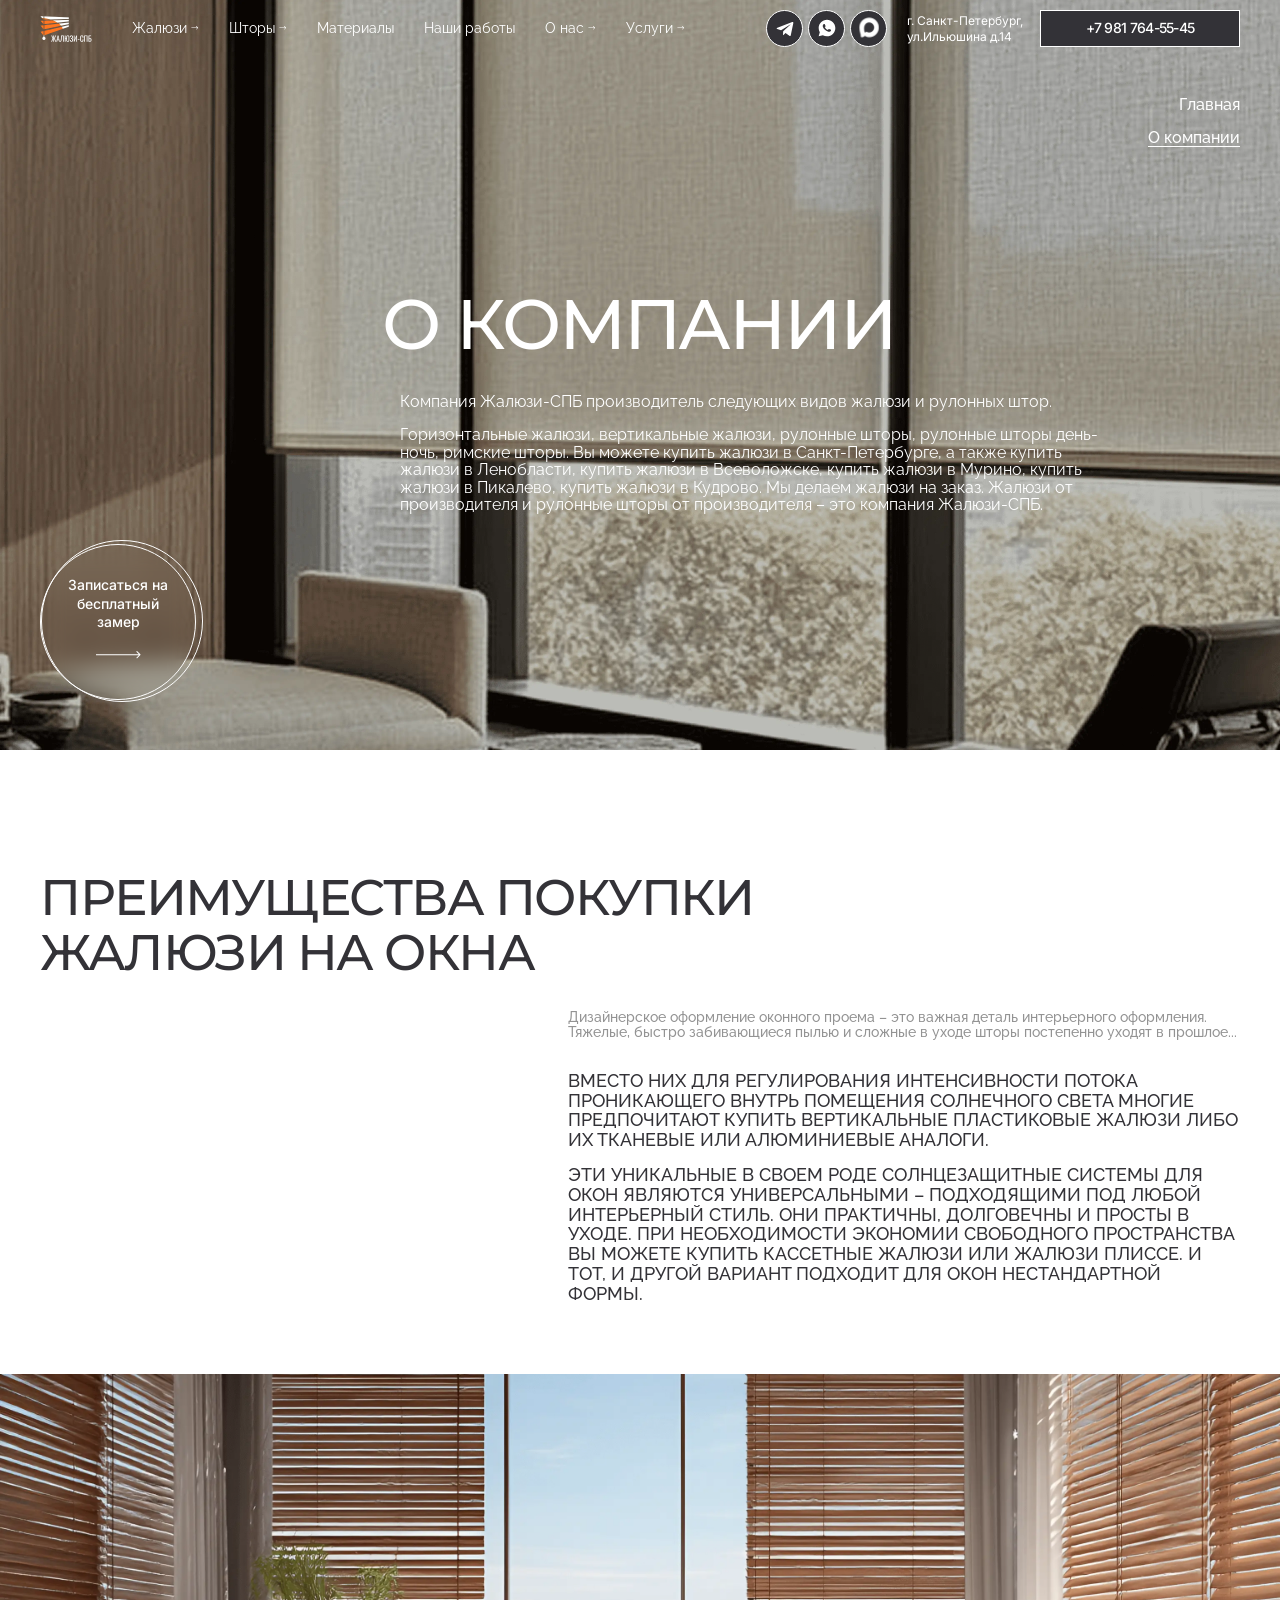
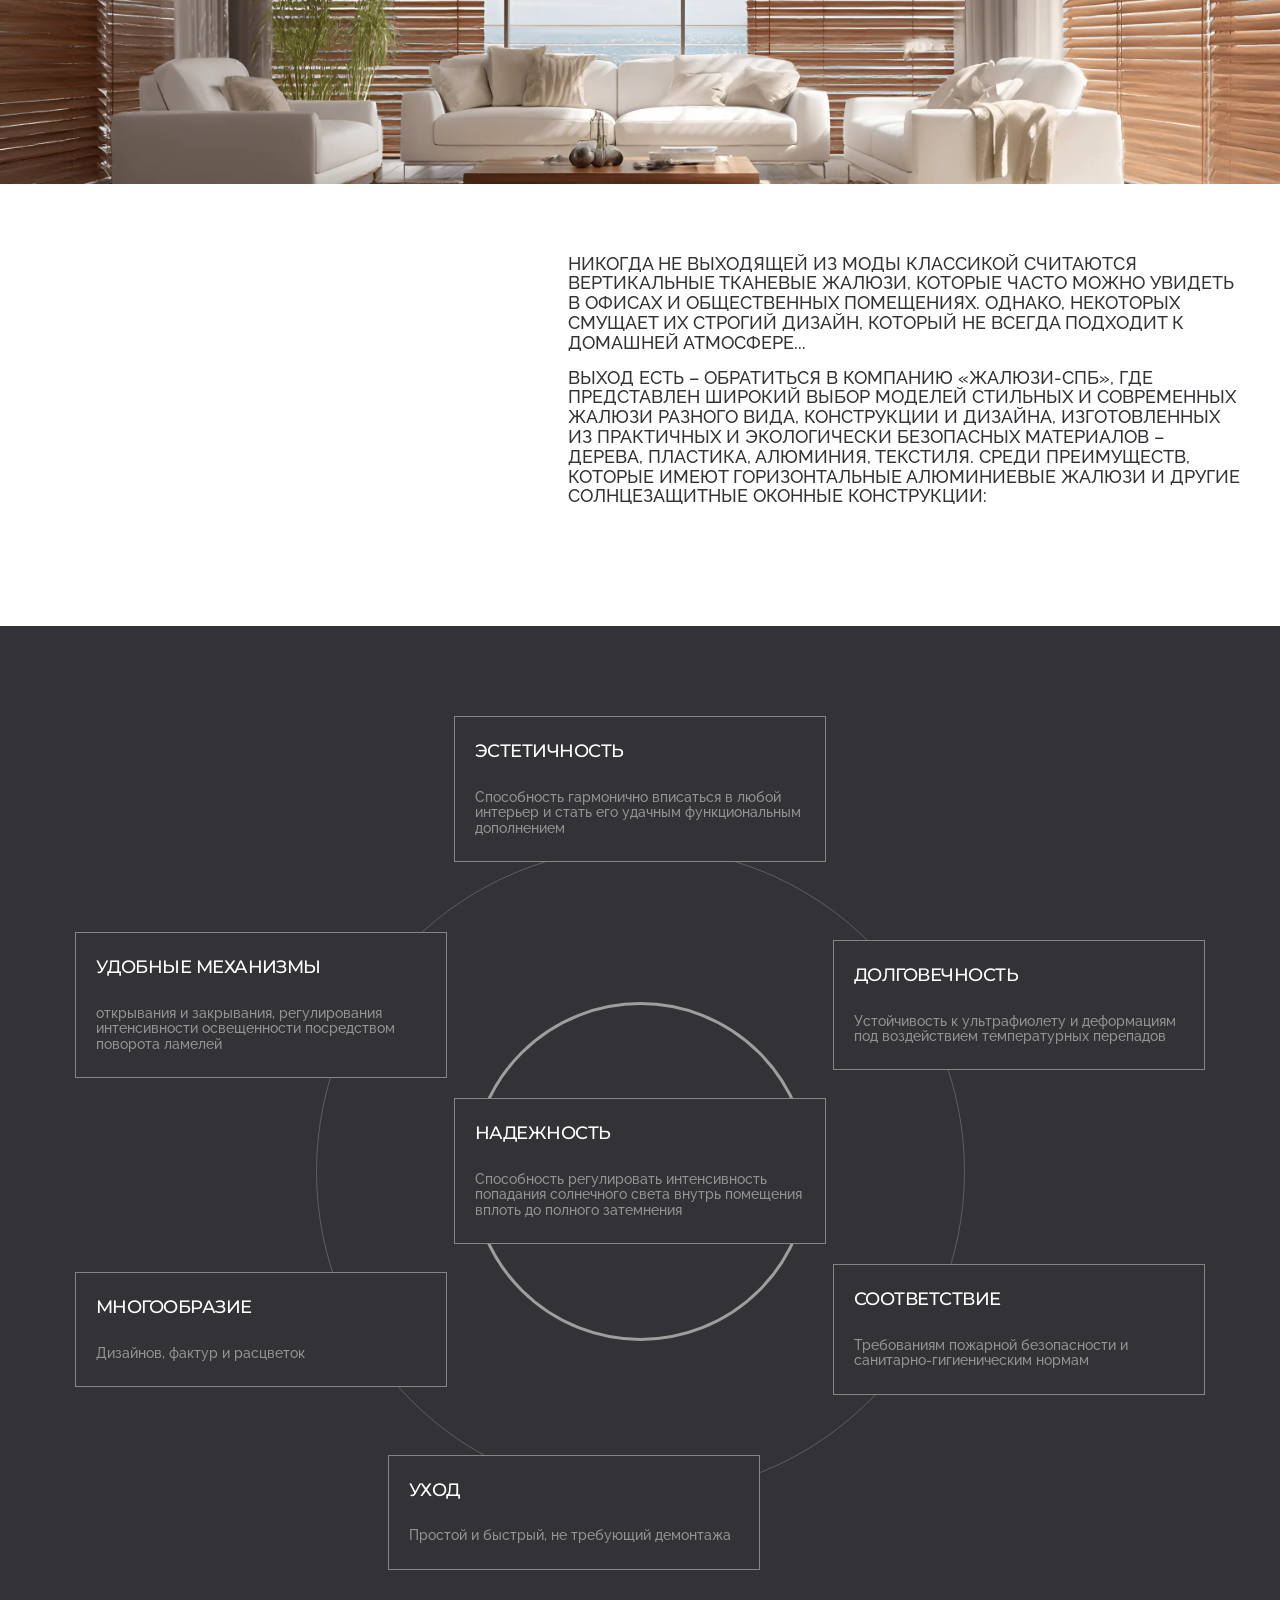
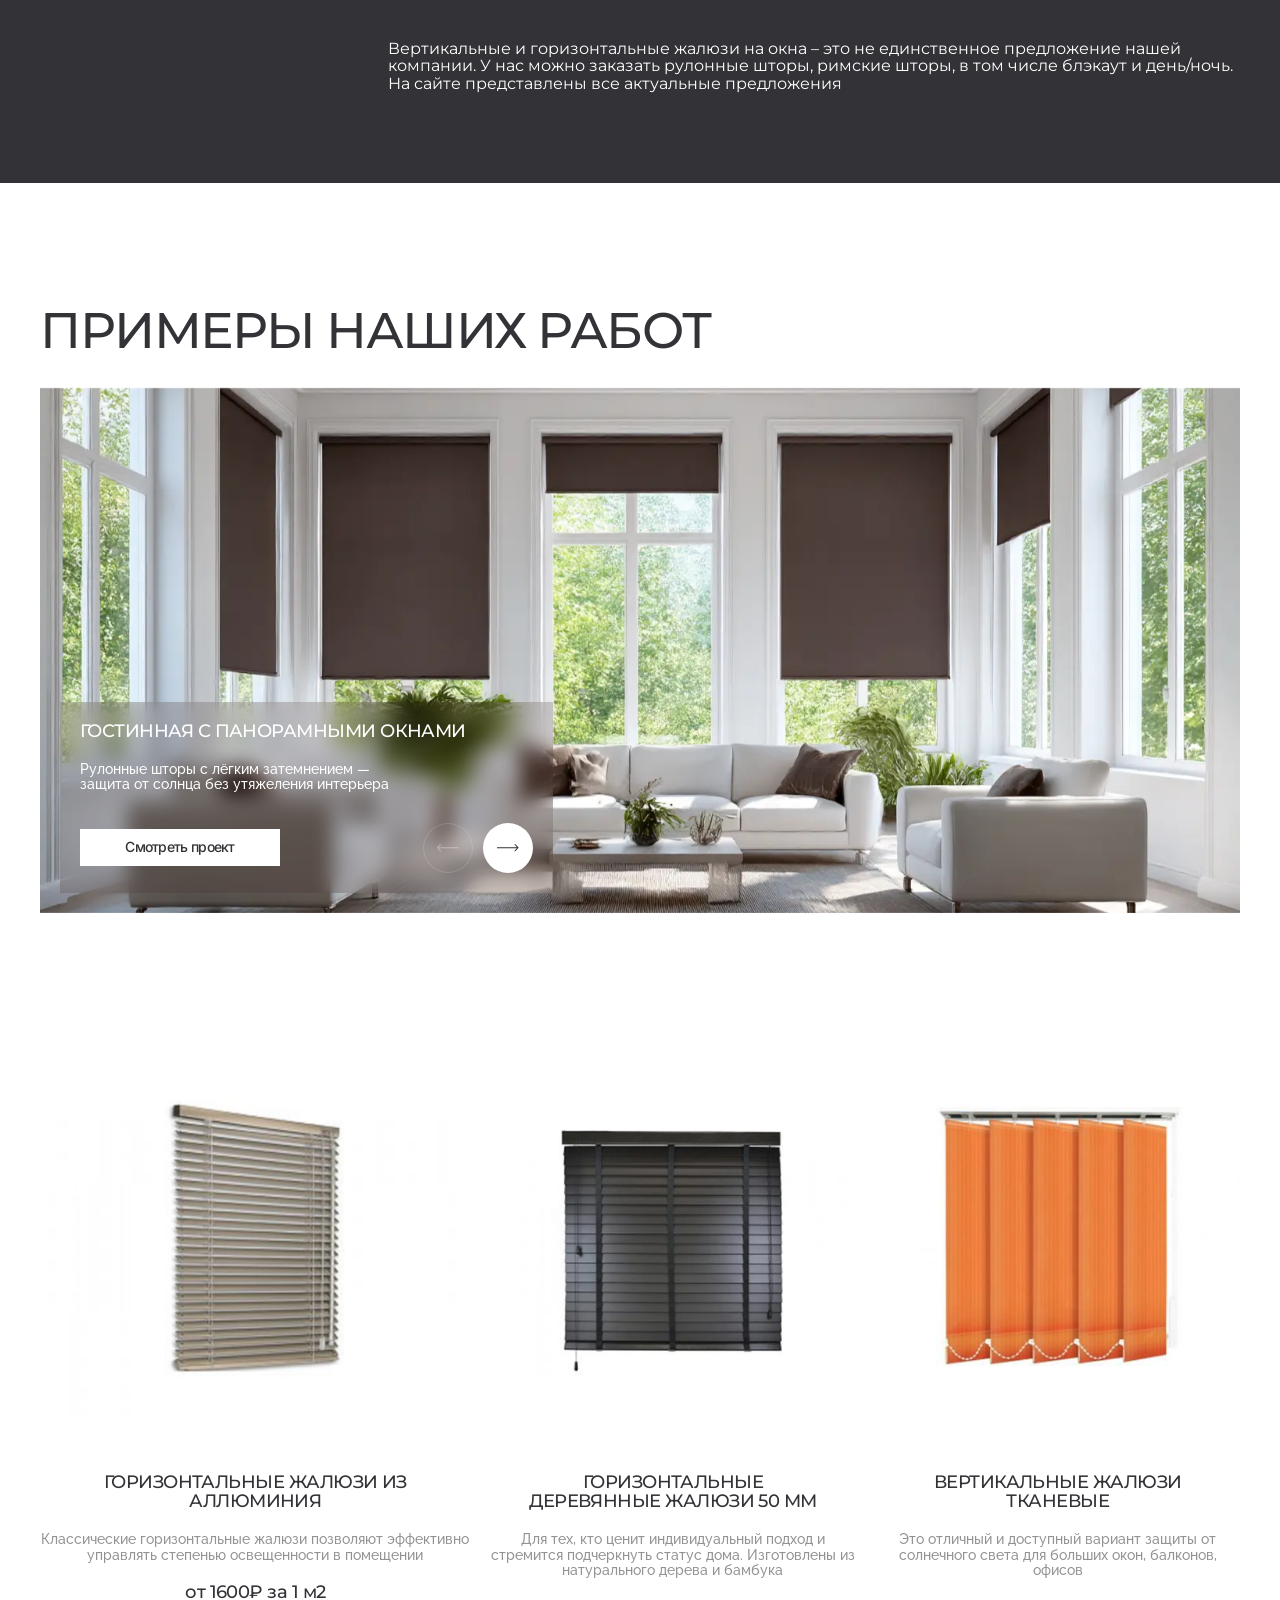
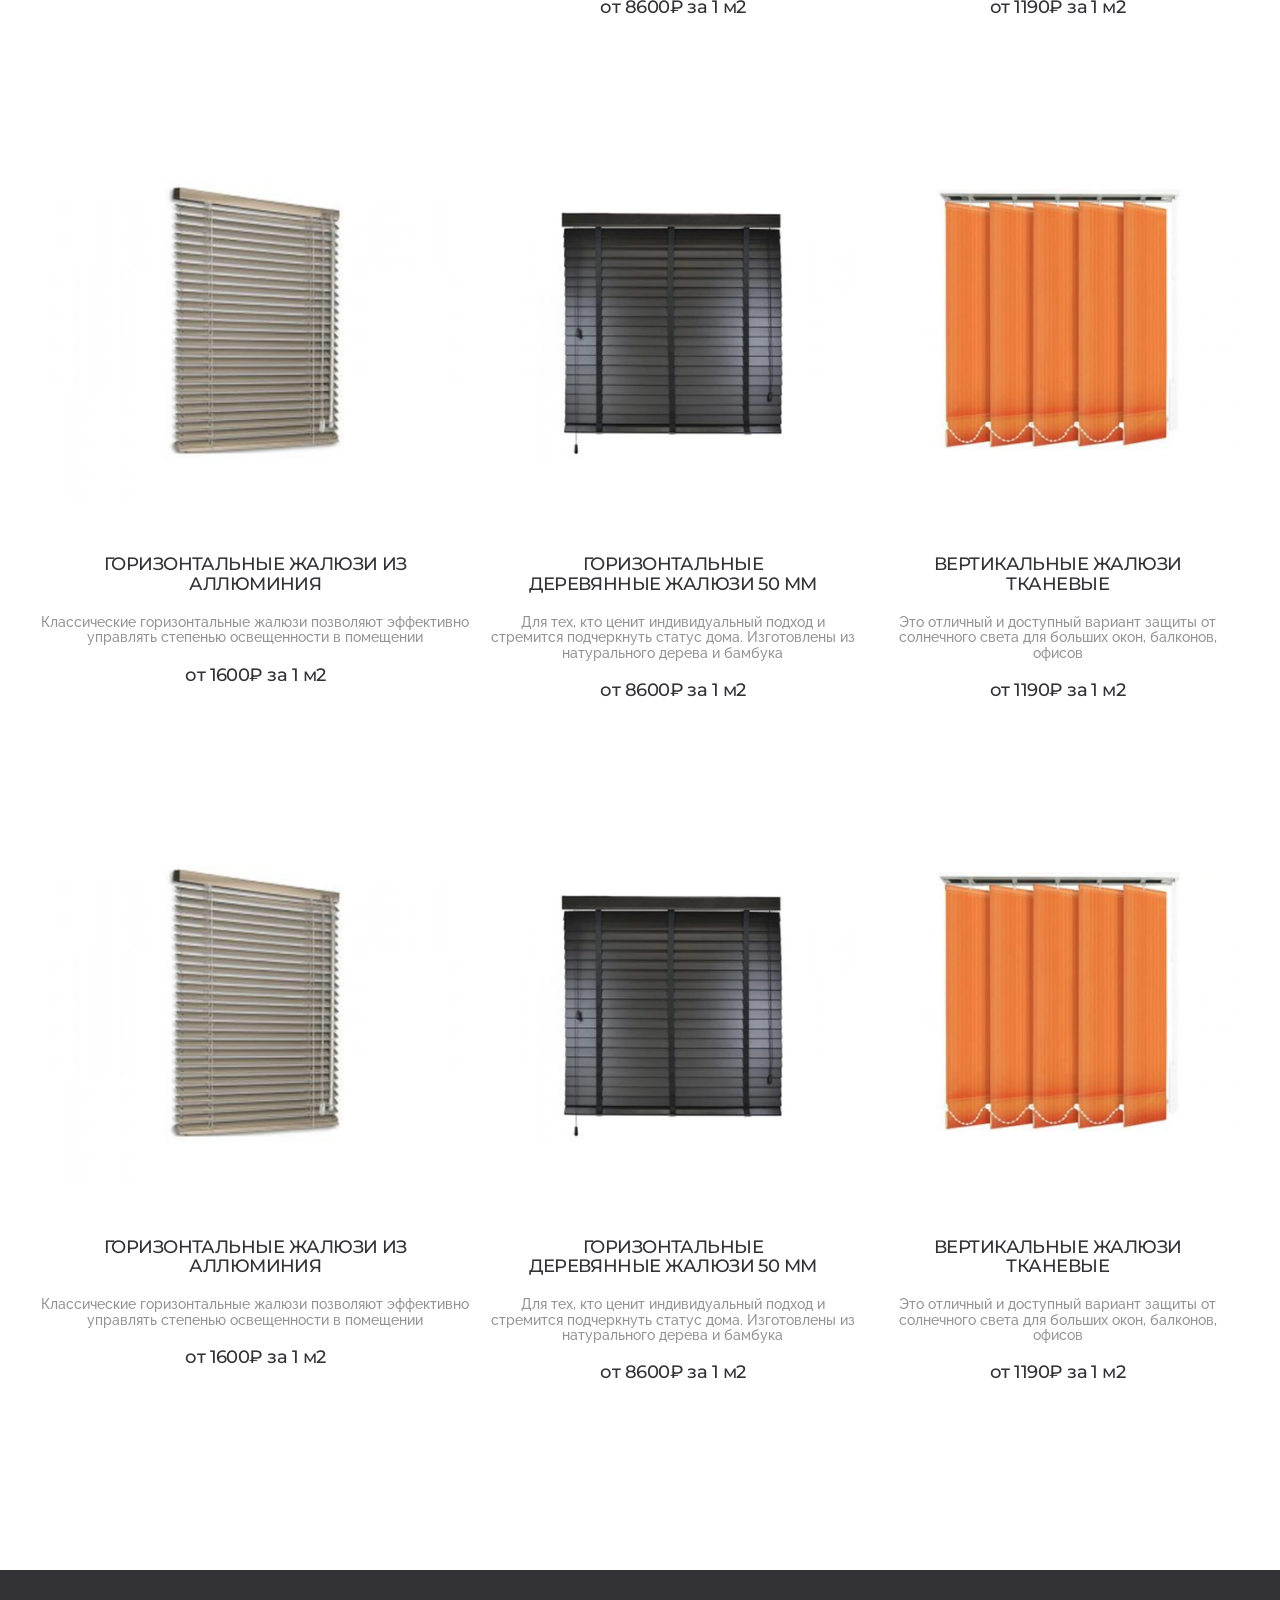
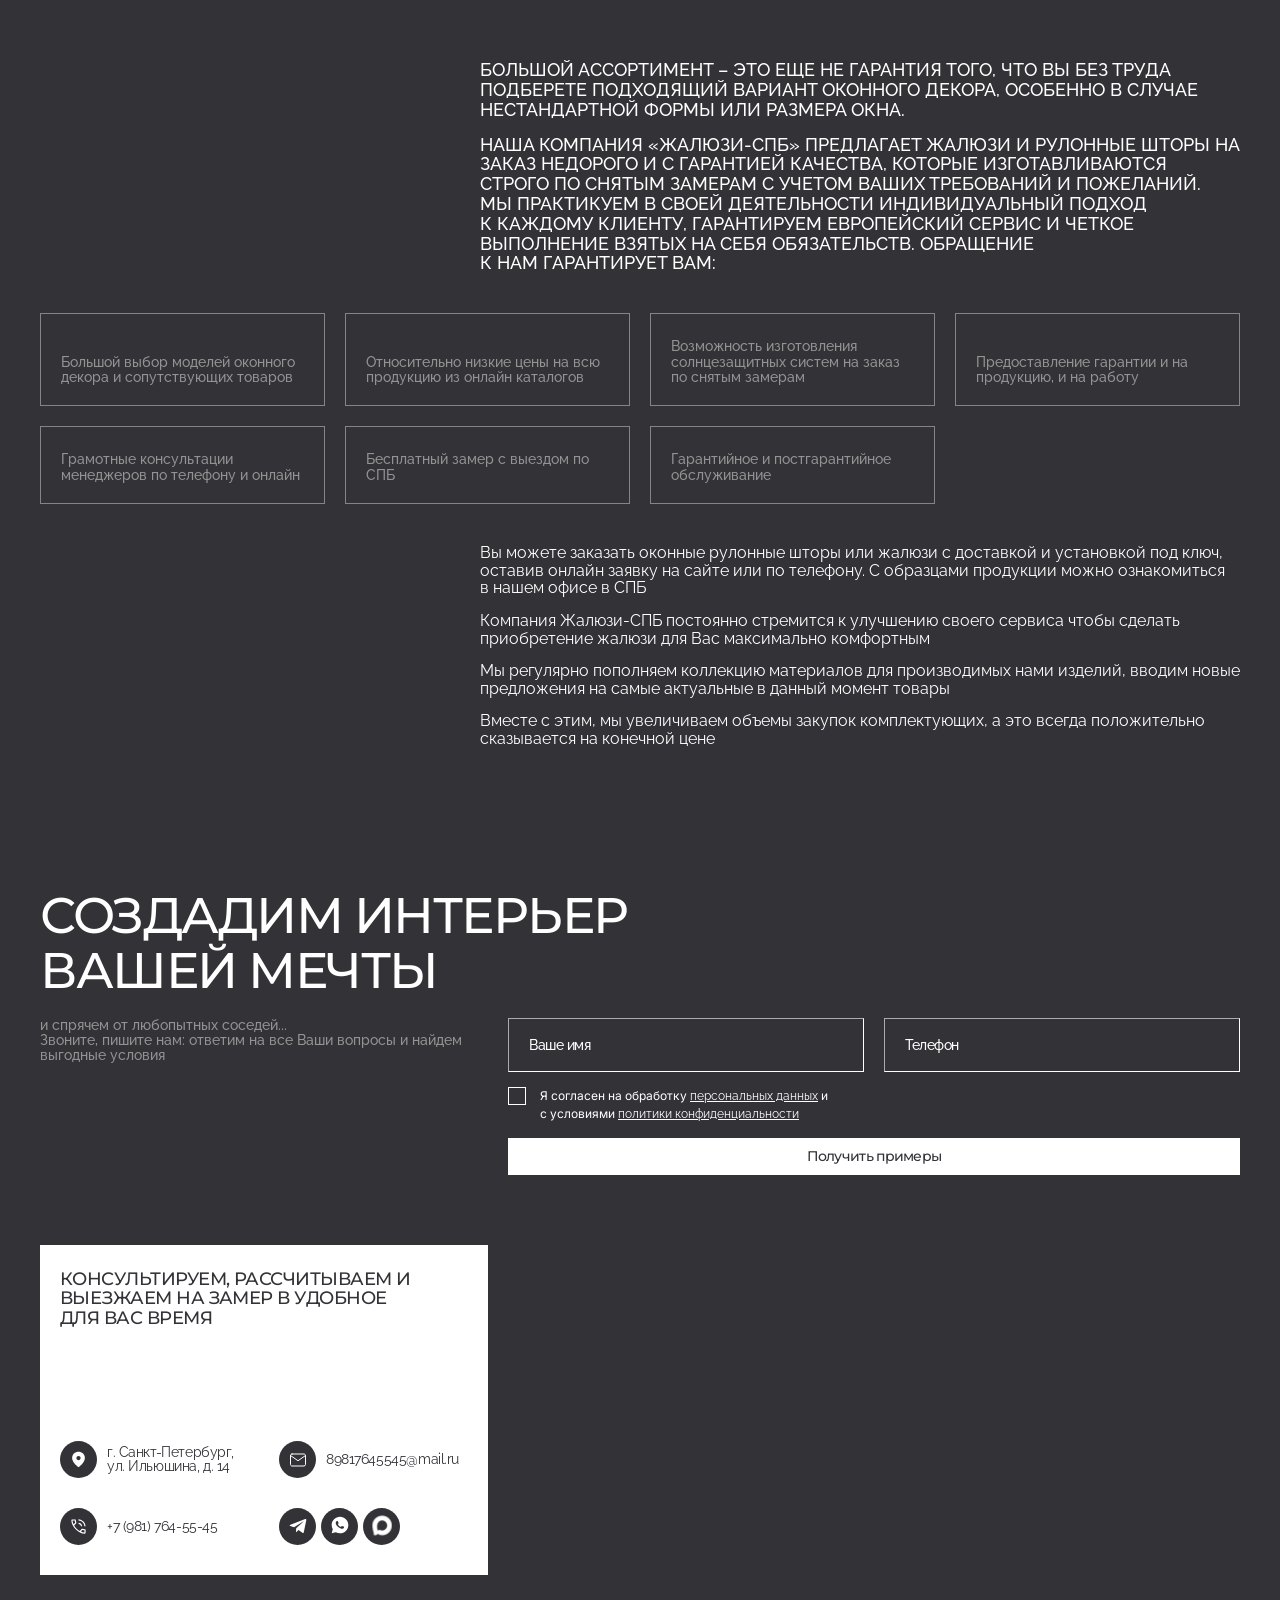
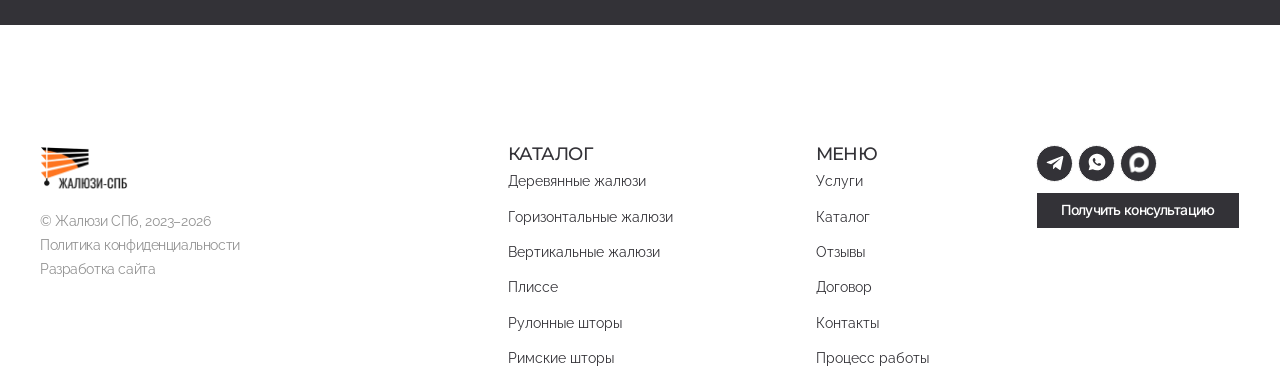
==== commit a8538501: "upd" ====
--- a/about.html
+++ b/about.html
@@ -325,15 +325,13 @@
 <section class="catalog-grid-section">
   <div class="container">
     <div class="grid-block">
-      <div class="grid-item">
+      <div class="grid-item buttons-hidden">
         <div class="card-content-top">
           <div class="grid-item-image">
             <img src="./img/catalog-image1.webp" alt="">
           </div>
           <div class="card-title">горизонтальные жалюзи
             из аллюминия</div>
-        </div>
-        <div class="card-content-bottom">
           <div class="card-description">
             <p>Классические горизонтальные жалюзи позволяют
               эффективно управлять степенью
@@ -341,47 +339,59 @@
           </div>
           <div class="card-price">от 1600₽ за 1 м2</div>
         </div>
-      </div>
-      <div class="grid-item">
+        <div class="card-content-bottom">
+          <div class="card-buttons">
+            <a href="#" class="btn btn-bordered">Подробнее</a>
+            <a href="#" class="btn btn-dark btn-dark-border">Заказать</a>
+          </div>
+        </div>
+      </div>
+      <div class="grid-item buttons-hidden">
         <div class="card-content-top">
           <div class="grid-item-image">
             <img src="./img/catalog-image2.webp" alt="">
           </div>
           <div class="card-title">Горизонтальные деревянные
             жалюзи 50 мм</div>
-        </div>
-        <div class="card-content-bottom">
           <div class="card-description">
             <p>Для тех, кто ценит индивидуальный подход и стремится подчеркнуть статус дома. Изготовлены из натурального дерева и бамбука</p>
           </div>
           <div class="card-price">от 8600₽ за 1 м2</div>
         </div>
-      </div>
-      <div class="grid-item">
+        <div class="card-content-bottom">
+          <div class="card-buttons">
+            <a href="#" class="btn btn-bordered">Подробнее</a>
+            <a href="#" class="btn btn-dark btn-dark-border">Заказать</a>
+          </div>
+        </div>
+      </div>
+      <div class="grid-item buttons-hidden">
         <div class="card-content-top">
           <div class="grid-item-image">
             <img src="./img/catalog-image3.webp" alt="">
           </div>
           <div class="card-title">Вертикальные жалюзи
             Тканевые</div>
-        </div>
-        <div class="card-content-bottom">
           <div class="card-description">
             <p>Это отличный и доступный вариант защиты от солнечного света
               для больших окон, балконов, офисов</p>
           </div>
           <div class="card-price">от 1190₽ за 1 м2</div>
         </div>
-      </div>
-      <div class="grid-item">
+        <div class="card-content-bottom">
+          <div class="card-buttons">
+            <a href="#" class="btn btn-bordered">Подробнее</a>
+            <a href="#" class="btn btn-dark btn-dark-border">Заказать</a>
+          </div>
+        </div>
+      </div>
+      <div class="grid-item buttons-hidden">
         <div class="card-content-top">
           <div class="grid-item-image">
             <img src="./img/catalog-image1.webp" alt="">
           </div>
           <div class="card-title">горизонтальные жалюзи
             из аллюминия</div>
-        </div>
-        <div class="card-content-bottom">
           <div class="card-description">
             <p>Классические горизонтальные жалюзи позволяют
               эффективно управлять степенью
@@ -389,47 +399,59 @@
           </div>
           <div class="card-price">от 1600₽ за 1 м2</div>
         </div>
-      </div>
-      <div class="grid-item">
+        <div class="card-content-bottom">
+          <div class="card-buttons">
+            <a href="#" class="btn btn-bordered">Подробнее</a>
+            <a href="#" class="btn btn-dark btn-dark-border">Заказать</a>
+          </div>
+        </div>
+      </div>
+      <div class="grid-item buttons-hidden">
         <div class="card-content-top">
           <div class="grid-item-image">
             <img src="./img/catalog-image2.webp" alt="">
           </div>
           <div class="card-title">Горизонтальные деревянные
             жалюзи 50 мм</div>
-        </div>
-        <div class="card-content-bottom">
           <div class="card-description">
             <p>Для тех, кто ценит индивидуальный подход и стремится подчеркнуть статус дома. Изготовлены из натурального дерева и бамбука</p>
           </div>
           <div class="card-price">от 8600₽ за 1 м2</div>
         </div>
-      </div>
-      <div class="grid-item">
+        <div class="card-content-bottom">
+          <div class="card-buttons">
+            <a href="#" class="btn btn-bordered">Подробнее</a>
+            <a href="#" class="btn btn-dark btn-dark-border">Заказать</a>
+          </div>
+        </div>
+      </div>
+      <div class="grid-item buttons-hidden">
         <div class="card-content-top">
           <div class="grid-item-image">
             <img src="./img/catalog-image3.webp" alt="">
           </div>
           <div class="card-title">Вертикальные жалюзи
             Тканевые</div>
-        </div>
-        <div class="card-content-bottom">
           <div class="card-description">
             <p>Это отличный и доступный вариант защиты от солнечного света
               для больших окон, балконов, офисов</p>
           </div>
           <div class="card-price">от 1190₽ за 1 м2</div>
         </div>
-      </div>
-      <div class="grid-item">
+        <div class="card-content-bottom">
+          <div class="card-buttons">
+            <a href="#" class="btn btn-bordered">Подробнее</a>
+            <a href="#" class="btn btn-dark btn-dark-border">Заказать</a>
+          </div>
+        </div>
+      </div>
+      <div class="grid-item buttons-hidden">
         <div class="card-content-top">
           <div class="grid-item-image">
             <img src="./img/catalog-image1.webp" alt="">
           </div>
           <div class="card-title">горизонтальные жалюзи
             из аллюминия</div>
-        </div>
-        <div class="card-content-bottom">
           <div class="card-description">
             <p>Классические горизонтальные жалюзи позволяют
               эффективно управлять степенью
@@ -437,36 +459,50 @@
           </div>
           <div class="card-price">от 1600₽ за 1 м2</div>
         </div>
-      </div>
-      <div class="grid-item">
+        <div class="card-content-bottom">
+          <div class="card-buttons">
+            <a href="#" class="btn btn-bordered">Подробнее</a>
+            <a href="#" class="btn btn-dark btn-dark-border">Заказать</a>
+          </div>
+        </div>
+      </div>
+      <div class="grid-item buttons-hidden">
         <div class="card-content-top">
           <div class="grid-item-image">
             <img src="./img/catalog-image2.webp" alt="">
           </div>
           <div class="card-title">Горизонтальные деревянные
             жалюзи 50 мм</div>
-        </div>
-        <div class="card-content-bottom">
           <div class="card-description">
             <p>Для тех, кто ценит индивидуальный подход и стремится подчеркнуть статус дома. Изготовлены из натурального дерева и бамбука</p>
           </div>
           <div class="card-price">от 8600₽ за 1 м2</div>
         </div>
-      </div>
-      <div class="grid-item">
+        <div class="card-content-bottom">
+          <div class="card-buttons">
+            <a href="#" class="btn btn-bordered">Подробнее</a>
+            <a href="#" class="btn btn-dark btn-dark-border">Заказать</a>
+          </div>
+        </div>
+      </div>
+      <div class="grid-item buttons-hidden">
         <div class="card-content-top">
           <div class="grid-item-image">
             <img src="./img/catalog-image3.webp" alt="">
           </div>
           <div class="card-title">Вертикальные жалюзи
             Тканевые</div>
-        </div>
-        <div class="card-content-bottom">
           <div class="card-description">
             <p>Это отличный и доступный вариант защиты от солнечного света
               для больших окон, балконов, офисов</p>
           </div>
           <div class="card-price">от 1190₽ за 1 м2</div>
+        </div>
+        <div class="card-content-bottom">
+          <div class="card-buttons">
+            <a href="#" class="btn btn-bordered">Подробнее</a>
+            <a href="#" class="btn btn-dark btn-dark-border">Заказать</a>
+          </div>
         </div>
       </div>
     </div>
@@ -535,13 +571,17 @@
 
 <section class="callback-section">
   <div class="container">
-    <h2>Подберём решение
-      для вашего интерьера</h2>
+    <h2>
+      Создадим интерьер
+      <br>
+      Вашей мечты</h2>
     <div class="custom-row custom-row-form">
       <div class="left-column">
         <div class="description">
-          <p>Оставьте контакт — отправим примеры работ и материалы -в удобный мессенджер</p>
+          <p>и спрячем от любопытных соседей...
+            <br class="br-pc">
+            Звоните, пишите нам: ответим на все Ваши вопросы и найдем
+            выгодные условия</p>
         </div>
       </div>
       <div class="right-column">
@@ -692,7 +732,7 @@
               <a href="#">Разработка сайта</a>
             </div>
           </div>
-          <div class="mobile-meta">
+          <div class="pc-meta">
             <ul class="socials-wrapper">
               <li class="social-link social-link-telegram">
                 <a href="#"></a>
--- a/css/style.min.css
+++ b/css/style.min.css
@@ -1,3 +1,3 @@
-*{box-sizing:border-box}body,h1,h2,h3,h4,p,figure,blockquote,dl,dd{margin:0}ul[role=list],ol[role=list]{list-style:none}html:focus-within{scroll-behavior:smooth}body{min-height:100vh;text-rendering:optimizeSpeed;line-height:1.5}a:not([class]){-webkit-text-decoration-skip:ink;text-decoration-skip-ink:auto}img,picture{max-width:100%;display:block}input,button,textarea,select{font:inherit;box-shadow:none;outline:none}@media(prefers-reduced-motion: reduce){html:focus-within{scroll-behavior:auto}*,*::before,*::after{animation-duration:.01ms !important;animation-iteration-count:1 !important;transition-duration:.01ms !important;scroll-behavior:auto !important}}*{font-family:"Raleway";color:#333237}a{transition:.3s;text-decoration:none}p{font-weight:500;font-size:14px;line-height:110%;color:#939393;margin-bottom:15px}p:last-child{margin-bottom:0}h1,.h1{font-family:"Montserrat";font-weight:500;font-size:70px;line-height:110%;letter-spacing:-0.03em;text-align:center;text-transform:uppercase;color:#fff;width:100%}h2,.h2{font-family:"Montserrat";font-weight:500;font-size:50px;line-height:110%;letter-spacing:-0.03em;text-transform:uppercase;margin-bottom:20px;width:100%}.card-title{font-family:"Montserrat";font-weight:500;line-height:110%;letter-spacing:-0.03em;text-transform:uppercase;font-size:18px}strong,span{font-family:inherit;line-height:inherit;letter-spacing:inherit;font-size:inherit;color:inherit}@media(max-width: 1200px){h1,.h1{font-size:60px}h2,.h2{font-size:40px}}@media(max-width: 1024px){h1,.h1{font-size:40px}h2,.h2{font-size:40px}p{font-size:12px}.card-title{font-size:14px}}@media(max-width: 600px){h1,.h1{font-size:34px}h2,.h2{font-size:30px;margin-bottom:10px}p{font-size:12px}}.sr-only{position:absolute;width:1px;height:1px;padding:0;margin:-1px;overflow:hidden;clip:rect(0, 0, 0, 0);white-space:nowrap;border:0}body::-webkit-scrollbar{width:6px}body::-webkit-scrollbar-track{background-color:#828282}body::-webkit-scrollbar-thumb{border-radius:20px;background-color:#fff}body.admin-bar header{top:20px}main{min-height:70vh}:root{--swiper-navigation-size: 0}.animate-block{opacity:0;width:100%;transform:translateY(-50px);transition:opacity 1s ease,transform 1s ease}.animate-block.animated{opacity:1;transform:translateY(0)}section{margin:120px 0}section:last-of-type{margin-bottom:0}.logo{display:flex;width:-moz-fit-content;width:fit-content}.logo img{max-width:52px;width:100%}.socials-wrapper{display:flex;align-items:center;padding:0;margin:0;list-style:none}.socials-wrapper li a{display:block;width:37px;height:37px;border-radius:50%;background-color:#333237;border:1px solid #fff;background-repeat:no-repeat;background-position:center;background-size:20px}.socials-wrapper li a:hover{background-color:#939393}.socials-wrapper li+li{margin-left:5px}.socials-wrapper li.social-link-telegram a{background-image:url(../img/icons/telegram.svg)}.socials-wrapper li.social-link-whatsapp a{background-image:url(../img/icons/whatsapp.svg);background-position:55% 45%}.socials-wrapper li.social-link-max a{background-image:url(../img/icons/max.svg);background-position:55% 45%}.title-description{display:flex;align-items:center;justify-content:center;width:100%;margin-bottom:30px}.title-description .btn{margin-left:auto}.slider-nav{display:flex;align-items:center;justify-content:space-between;width:100%}.slider-nav .project-buttons{display:flex;align-items:center}.slider-nav .project-buttons .swiper-button-prev,.slider-nav .project-buttons .swiper-button-next{position:static}.media-wrapper{display:flex;width:100%;height:100%;align-items:center;justify-content:center}.media-wrapper .btn-play{background-repeat:no-repeat;background-position:center;background-size:contain;width:94px;height:71px;background-image:url(../img/icons/btn-play.svg);position:absolute;cursor:pointer;transition:.3s}@media(max-width: 1024px){body:has(.header-nav.show){overflow:hidden}section{margin:80px 0}}@media(max-width: 600px){.logo img{max-width:47px}section{margin:50px 0}}@media(max-width: 600px){.title-description{flex-direction:column;align-items:flex-start;margin-bottom:15px}.title-description p{margin-bottom:20px}.title-description .btn{margin-left:0}}@media(max-width: 360px){.slider-nav{flex-direction:column;align-items:flex-start}.slider-nav .project-buttons{margin-top:15px}}.container{margin:0 auto;display:flex;flex-wrap:wrap;max-width:1440px;width:100%;padding:0 40px}.container-fluid{max-width:100%;width:100%}.d-flex{display:flex;flex-wrap:wrap}.justify-between{justify-content:space-between}.justify-end{justify-content:flex-end}.flex-column{flex-direction:column}.row{display:flex;margin:0 -10px;width:calc(100% + 20px);flex-wrap:wrap}[class*=col-]{padding:0 10px}.col-lg-1{width:8.33333333%}.col-lg-2{width:16.66666667%}.col-lg-3{width:25%}.col-lg-4{width:33.33333333%}.col-lg-5{width:41.66666667%}.col-lg-6{width:50%}.col-lg-7{width:58.33333333%}.col-lg-8{width:66.66666667%}.col-lg-9{width:75%}.col-lg-10{width:83.33333333%}.col-lg-11{width:91.66666667%}.col-lg-12{width:100%}@media(max-width: 1200px){.container{padding:0 20px}}@media(max-width: 1024px){.row{margin:0 -12px;width:calc(100% + 24px)}[class*=col-]{padding:0 12px}.col-md-1{width:8.33333333%}.col-md-2{width:16.66666667%}.col-md-3{width:25%}.col-md-4{width:33.33333333%}.col-md-5{width:41.66666667%}.col-md-6{width:50%}.col-md-7{width:58.33333333%}.col-md-8{width:66.66666667%}.col-md-9{width:75%}.col-md-10{width:83.33333333%}.col-md-11{width:91.66666667%}.col-md-12{width:100%}}@media(max-width: 600px){.col-m-1{width:8.33333333%}.col-m-2{width:16.66666667%}.col-m-3{width:25%}.col-m-4{width:33.33333333%}.col-m-5{width:41.66666667%}.col-m-6{width:50%}.col-m-7{width:58.33333333%}.col-m-8{width:66.66666667%}.col-m-9{width:75%}.col-m-10{width:83.33333333%}.col-m-11{width:91.66666667%}.col-m-12{width:100%}.container{padding:0 12px}}.btn{display:flex;justify-content:center;align-items:center;font-family:"Inter";font-weight:500;font-size:14px;line-height:130%;letter-spacing:-0.05em;padding:0 20px;height:37px;width:100%;max-width:200px;transition:.3s;cursor:pointer}.btn-dark{color:#fff;background-color:#333237;border:1px solid #fff}.btn-dark:hover{background-color:#fff;color:#333237}.btn-dark-border:hover{border-color:#333237}.btn-white{background-color:#fff;color:#333237;border:1px solid rgba(0,0,0,0)}.btn-white:hover{border-color:#fff;background-color:rgba(0,0,0,0);color:#fff}.btn-bordered{border:1px solid #333237;color:#333237;height:35px}.btn-bordered:hover{background-color:#939393;color:#fff;border-color:#939393}.btn-circle{width:156px;height:156px;display:flex;flex-direction:column;align-items:center;justify-content:flex-end;padding:30px 15px;border-radius:50%;background-repeat:no-repeat;background-position:center;background-size:100% 100%;-webkit-backdrop-filter:blur(12.1000003815px);backdrop-filter:blur(12.1000003815px);border:1px solid #fff;flex:none;font-family:"Inter";font-weight:500;font-size:14px;line-height:130%;color:#fff;position:relative;text-align:center;transition:.3s}.btn-circle:before{content:"";display:block;width:160px;height:160px;border-radius:50%;border:1px solid #fff;position:absolute;left:0;top:-5px}.btn-circle:after{content:"";display:block;width:45px;height:8px;background-repeat:no-repeat;background-position:center;background-size:contain;background-image:url(../img/icons/btn-circle-arrow.svg);margin-top:20px;transition:.3s}.btn-circle:hover{background-color:#fff;color:#333237}.btn-circle:hover:after{background-image:url(../img/icons/btn-circle-arrow-dark.svg)}@media(max-width: 1024px){.btn-circle{width:128px;height:128px;font-size:12px;padding:15px}.btn-circle:before{width:132px;height:132px}}@media(max-width: 600px){.btn{height:30px;font-size:10px;max-width:171px}.btn-circle{width:111px;height:111px;font-size:10px}.btn-circle:before{width:113px;height:111px;top:-2px;left:0;border-left:0}.btn-circle:after{width:31px;margin-top:10px}}input[type=text],input[type=phone],input[type=email],input[type=tel]{font-weight:500;font-size:14px;line-height:100%;letter-spacing:-0.03em;padding:0 20px;color:#fff;background-color:rgba(0,0,0,0);border-color:#fff;border-width:1px;height:54px}input[type=text]::-moz-placeholder, input[type=phone]::-moz-placeholder, input[type=email]::-moz-placeholder, input[type=tel]::-moz-placeholder{font-weight:inherit;font-size:inherit;line-height:inherit;letter-spacing:inherit;color:inherit}input[type=text]::placeholder,input[type=phone]::placeholder,input[type=email]::placeholder,input[type=tel]::placeholder{font-weight:inherit;font-size:inherit;line-height:inherit;letter-spacing:inherit;color:inherit}input{max-width:100%;width:100%;border-radius:0}textarea{max-width:100%;width:100%;resize:none;padding:0 0 20px;height:40px;font-weight:300;font-size:16px;line-height:90%;letter-spacing:0;color:rgba(255,255,255,.6980392157);background-color:rgba(0,0,0,0);border-color:#fff;border-width:0 0 1px 0;border-radius:0}textarea::-webkit-scrollbar{width:0;display:none}textarea::-moz-placeholder{font-weight:inherit;font-size:inherit;line-height:inherit;letter-spacing:inherit;color:inherit}textarea::placeholder{font-weight:inherit;font-size:inherit;line-height:inherit;letter-spacing:inherit;color:inherit}@media(max-width: 1024px){input[type=text],input[type=phone],input[type=email],input[type=tel]{font-size:12px;height:37px}}@media(max-width: 600px){input[type=text],input[type=phone],input[type=email],input[type=tel]{padding:0 15px;height:42px}}.footer-menu{display:flex;flex-direction:column;list-style:none;padding:0;margin:0}.footer-menu li{display:flex;margin-bottom:20px}.footer-menu li:last-of-type{margin-bottom:0}.footer-menu li a{font-weight:400;font-size:14px;line-height:110%;display:flex}.footer-menu li a:hover{color:#9e9e9e}@media(max-width: 600px){.footer-menu li{margin-bottom:10px}.footer-menu li a{font-size:12px}}.main-menu{padding:0;display:flex;list-style:none;margin:0;align-items:center}.main-menu li+li{margin-left:30px}.main-menu li a{font-weight:400;font-size:14px;line-height:110%;color:#fff;display:flex;align-items:center}.main-menu li a:hover{text-shadow:0 0 10px #fff,0 0 10px #fff}.main-menu li.menu-item-arrow a:after{content:"";display:block;width:8px;height:8px;background-repeat:no-repeat;background-position:center;background-size:contain;margin-left:4px;background-image:url(../img/icons/menu-item-arrow.svg)}@media(max-width: 1230px){.main-menu li+li{margin-left:20px}}@media(max-width: 1110px){.main-menu li+li{margin-left:10px}}@media(max-width: 1024px){.main-menu{flex-direction:column;align-items:flex-start;margin-bottom:30px;padding-bottom:30px;border-bottom:1px solid #828282;width:100%}.main-menu li+li{margin-left:0;margin-top:20px}}@media(max-width: 600px){.main-menu li a{font-size:12px}}.slider-section{max-width:100%;position:relative;overflow:hidden}.slider-wrapper{max-width:100%;position:relative;width:100%}.slider-wrapper .swiper-pagination-progressbar{height:1px;background-color:#828282;position:relative;margin-top:30px}.slider-wrapper .swiper-pagination-progressbar .swiper-pagination-progressbar-fill{height:1px;background-color:#fff;top:-1px}.slider-wrapper .swiper-counter{margin-top:15px;color:#fff;font-family:"Montserrat";font-weight:400;font-size:30px;line-height:110%;letter-spacing:-0.03em;text-transform:uppercase}.slider-wrapper:has(.swiper-pagination-progressbar) .swiper-wrapper{height:auto}.swiper-slide{transition:.3s}.swiper-button-next,.swiper-button-prev{right:0;width:50px;height:50px;background-repeat:no-repeat;background-position:center;background-size:22px;transition:.3s;border-radius:50%}.swiper-button-prev{background-image:url(../img/icons/slider-button-arrow-white.svg);border:1px solid rgba(255,255,255,.4)}.swiper-button-prev.type-two{transform:scaleX(-1);background-color:rgba(0,0,0,0);border:1px solid #333237;background-image:url(../img/icons/slider-button-arrow-black.svg)}.swiper-button-next{background-image:url(../img/icons/slider-button-arrow-black.svg);background-color:#fff;margin-left:10px}.swiper-button-next.type-two{background-image:url(../img/icons/slider-button-arrow-white.svg);background-color:#333237;transform:scaleX(-1)}@media(max-width: 1024px){.slider-wrapper .swiper-pagination-progressbar .swiper-pagination-progressbar-fill{top:0}}@media(max-width: 600px){.swiper-button-next,.swiper-button-prev{width:40px;height:40px;background-size:18px}.slider-wrapper .swiper-pagination-progressbar{margin-top:15px}}@keyframes fadeIn{from{opacity:0}to{opacity:1}}.modal-dialog{position:fixed;right:0;top:0;z-index:9999;opacity:0;width:100%;height:100%;overflow-y:auto;justify-content:center;align-items:center;visibility:hidden;transition:opacity .5s ease-in-out;display:flex;background:rgba(54,52,52,.9);margin:0}.modal-dialog .modal-body{width:100%;max-width:1100px;padding:80px 110px 65px;margin:auto;position:relative;overflow:hidden}.modal-dialog.modal-closing{opacity:0;transition:.5s}.modal-dialog.modal-opening{opacity:1;display:flex;animation:fadeIn .5s ease;visibility:visible;pointer-events:initial}.modal-dialog .modal-content{width:100%;background-color:rgba(0,0,0,0);border:none;box-shadow:none}.modal-dialog .modal-open{overflow:hidden;pointer-events:none}.modal-dialog .modal-close{position:absolute;right:15px;top:15px;border:none;cursor:pointer;background-image:url(../img/icons/close-modal.svg);background-repeat:no-repeat;background-position:center;background-size:contain;background-color:rgba(0,0,0,0);width:24px;height:24px;padding:0;z-index:1}.accordion-block{width:100%}.accordion-block .accordion-item{transition:all .3s;overflow:hidden;background-color:#f2f2f2;margin-bottom:20px}.accordion-block .accordion-item:last-of-type{margin-bottom:0}.accordion-block .accordion-item .accordion-item-header{width:100%;cursor:pointer;display:flex;align-items:center;justify-content:space-between;transition:all ease .3s;position:relative;font-family:"Montserrat";font-weight:500;font-size:18px;line-height:100%;letter-spacing:-0.03em;text-transform:uppercase;padding:20px 30px;min-height:76px}.accordion-block .accordion-item .accordion-item-header:after{content:"";display:block;width:22px;height:22px;background-repeat:no-repeat;background-position:center;background-size:contain;background-image:url(../img/icons/faq-accordion-arrow.svg);transition:.3s;flex:none;margin-left:20px}.accordion-block .accordion-item .accordion-item-content{overflow:hidden;width:100%;transition:height .3s ease-in-out;height:0}.accordion-block .accordion-item .accordion-item-content .accordion-content-wrapper{padding:0 105px 20px 30px}.accordion-block .accordion-item .accordion-item-content .accordion-content-wrapper *{color:#333237;font-size:16px;line-height:100%;letter-spacing:-0.03em;font-family:"Montserrat"}.accordion-block .accordion-item:first-of-type{padding-top:0}.accordion-block .accordion-item.active .accordion-item-header:after{transform:rotate(90deg)}.accordion-block .accordion-item.active .accordion-item-content{transition:height .3s ease-in-out}@media(max-width: 1024px){.accordion-block .accordion-item .accordion-item-content .accordion-content-wrapper *{font-size:14px}}@media(max-width: 600px){.accordion-block .accordion-item{margin-bottom:10px}.accordion-block .accordion-item .accordion-item-header{font-size:14px;padding:12px 15px}.accordion-block .accordion-item .accordion-item-header:after{width:14px;height:12px;background-size:cover;background-position:100% 50%;margin-left:10px}.accordion-block .accordion-item .accordion-item-content .accordion-content-wrapper{padding:0 12px 15px}.accordion-block .accordion-item .accordion-item-content .accordion-content-wrapper *{font-size:10px}}.default-banner{height:750px;margin:0;position:relative}.default-banner .banner-back{position:absolute;top:0;left:0;width:100%;height:100%}.default-banner .banner-back img{width:100%;height:100%;-o-object-fit:cover;object-fit:cover}.default-banner .banner-back .back-mobile{display:none}.default-banner .container{height:inherit}.default-banner .banner-wrapper{width:100%;height:inherit;padding:190px 0 40px;display:flex;flex-direction:column;position:relative;z-index:1}.default-banner .banner-content{width:100%;margin:0 auto}.default-banner .banner-content .btn-circle{padding-bottom:40px}.default-banner .banner-content .banner-title{display:flex;align-items:flex-end;justify-content:flex-end}.default-banner .banner-content .banner-title h1{margin-right:2px;max-width:1030px}.default-banner .banner-content .banner-title .btn-circle{margin-bottom:-80px}.default-banner .banner-content .banner-description{width:100%;max-width:360px;margin:0 auto 30px}.default-banner .banner-content .banner-description p{font-size:16px;color:#fff;font-weight:400}.default-banner .banner-benefits{display:grid;grid-template-columns:repeat(3, 1fr);width:100%;margin-top:auto;grid-gap:20px}.default-banner .banner-benefits .benefit-card{padding:20px 20px 25px;-webkit-backdrop-filter:blur(20px);backdrop-filter:blur(20px);background:rgba(60,38,34,.2)}.default-banner .banner-benefits .benefit-card .card-title{font-size:18px;color:#fff;margin-bottom:15px}.default-banner .banner-benefits .benefit-card .card-description p{color:#fff}.default-banner:has(.breadcrumbs-wrapper) .banner-wrapper{padding:96px 0 50px;align-items:flex-end;justify-content:flex-end}.default-banner:has(.breadcrumbs-wrapper) .banner-content{margin-top:80px}.default-banner:not(.home-banner) .banner-content .banner-title{margin-bottom:0}@media(max-width: 1200px){.default-banner .banner-content .banner-description{max-width:700px}}@media(max-width: 1024px){.default-banner{height:initial}.default-banner .banner-back .back-pc{display:none}.default-banner .banner-back .back-mobile{display:block;-o-object-position:0% 65%;object-position:0% 65%}.default-banner .banner-content .banner-description{max-width:500px;margin-bottom:15px}.default-banner .banner-content .banner-description p{font-size:14px;margin-bottom:0}.default-banner .banner-content .banner-title{flex-direction:column;margin-bottom:15px}.default-banner .banner-content .banner-title .btn-circle{margin-bottom:0;margin-top:15px}.default-banner .banner-benefits{grid-template-columns:repeat(2, 1fr)}.default-banner .banner-benefits .benefit-card{padding:15px}.default-banner .banner-benefits .benefit-card .card-title{font-size:14px}.default-banner .banner-benefits .benefit-card:last-of-type{grid-column:span 2}.default-banner:has(.breadcrumbs-wrapper) .banner-wrapper{align-items:flex-start}}@media(max-width: 600px){.default-banner .banner-back .back-mobile{-o-object-position:0% 100%;object-position:0% 100%}.default-banner .banner-wrapper{padding:105px 0 50px}.default-banner .banner-content .banner-title .btn-circle{margin-top:0;padding:10px 10px 30px 10px}.default-banner .banner-content .banner-title h1{max-width:342px;margin:0 auto}.default-banner .banner-content .banner-description{margin-left:0}.default-banner .banner-benefits{grid-gap:10px}.default-banner .banner-benefits .benefit-card .card-title{margin-bottom:12px}.default-banner:has(.breadcrumbs-wrapper) .banner-wrapper{padding:66px 0;min-height:663px;justify-content:flex-start}}.secondary-banner .banner-content .banner-description p{font-size:12px;max-width:310px}.secondary-banner .banner-content .banner-description{max-width:415px}.secondary-banner .banner-content .banner-title{flex-direction:column;align-items:center}.secondary-banner .banner-content .banner-title .btn-circle{align-self:flex-end;margin-bottom:0;margin-top:10px;padding-bottom:20px}.directions-section{margin:0;padding:120px 0;background-color:#333237}.directions-section .custom-row .left-column{background-color:#333237}.directions-section .custom-row .left-column:before{content:"";width:3000px;background-color:#333237;position:absolute;left:-3000px;height:100%;z-index:2}.directions-section h2{color:#fff;margin-bottom:30px}.directions-section .description p{max-width:400px}.directions-section .swiper-slide{background-repeat:no-repeat;background-position:center;background-size:cover;height:569px}.directions-section .direction-card{height:100%;-webkit-backdrop-filter:blur(7.0999999046px);backdrop-filter:blur(7.0999999046px);background-color:rgba(60,38,34,.2);padding:50px 10px 30px;display:flex;flex-direction:column;justify-content:space-between;align-items:center;transition:.3s}.directions-section .direction-card:after{content:"";display:block;width:8px;height:45px;background-repeat:no-repeat;background-position:center;background-size:contain;background-image:url(../img/icons/arrow-down.svg);transition:.3s}.directions-section .direction-card .card-title{text-align:center;color:#fff;font-size:16px;transition:.3s}.directions-section .direction-card .card-description{transition:.3s}.directions-section .direction-card .card-description p{max-width:220px;width:100%;margin:0 auto;text-align:center;color:#fff}.directions-section .direction-card:hover{-webkit-backdrop-filter:none;backdrop-filter:none}.directions-section .direction-card:hover .card-title,.directions-section .direction-card:hover .card-description{opacity:0}.directions-section .direction-card:hover:after{opacity:0}@media(max-width: 1024px){.directions-section{padding:80px 0}.directions-section h2{max-width:400px}}@media(max-width: 600px){.directions-section{padding:50px 0}.directions-section h2{max-width:300px;margin-bottom:10px}.directions-section .slider-wrapper .swiper-pagination-progressbar{margin-top:75px}.directions-section .swiper-slide{height:424px}.directions-section .direction-card{padding:40px 30px;position:relative}.directions-section .direction-card:after{position:absolute;bottom:-45px;background-position:0 100%;height:30px}.directions-section .direction-card .card-title{font-size:14px}.directions-section .direction-card .card-description p{font-size:10px;max-width:150px}}.advantages-section{position:relative;background-color:#333237;padding:0 0 120px;display:flex;align-items:center;justify-content:center;margin:0;min-height:1010px}.advantages-section .advantage-card-head{border:3px solid #9e9e9e;aspect-ratio:1/1;max-width:516px;min-width:516px;border-radius:50%;width:100%;display:flex;align-items:center;justify-content:center;flex-direction:column;margin:60px 0 40px;position:relative}.advantages-section .advantage-card-head:after{content:"";display:block;border-radius:100%;border:1px solid rgba(158,158,158,.4);aspect-ratio:1/1;max-width:768px;min-width:768px;width:100%;position:absolute}.advantages-section .advantage-card-head h2{text-align:center;color:#fff;margin-bottom:0;padding:0 10px;position:relative;z-index:1}.advantages-section .advantage-card-head .description{margin-top:20px}.advantages-section .advantage-card-head .description p{text-align:center;max-width:190px;margin:0 auto}.advantages-section .advantage-card{padding:25px 12px 25px 20px;max-width:372px;width:100%;border:1px solid rgba(255,255,255,.4);min-height:183px;position:relative;z-index:1;background-color:#333237}.advantages-section .advantage-card .card-title{margin-bottom:28px;color:#fff}.advantages-section .advantage-row{width:100%;display:flex;justify-content:center;align-items:center}@media(max-width: 1024px){.advantages-section{padding:0 0 80px;min-height:initial}.advantages-section .advantage-row{flex-direction:column}.advantages-section .advantage-row .advantage-card{margin-bottom:20px}.advantages-section .advantage-row .advantage-card:last-of-type{margin-bottom:0}.advantages-section .advantage-row .advantage-card:nth-of-type(odd){align-self:flex-start}.advantages-section .advantage-row .advantage-card:nth-of-type(even){align-self:flex-end}.advantages-section .advantage-row-top{margin-bottom:20px}.advantages-section .advantage-row-middle .advantage-card-head:after{max-width:423px;min-width:423px}.advantages-section .advantage-row-middle .advantage-card:nth-of-type(odd){align-self:flex-end}.advantages-section .advantage-row-middle .advantage-card:nth-of-type(even){align-self:flex-start}.advantages-section .advantage-row-bottom{margin-top:20px}.advantages-section .advantage-card-head{max-width:295px;min-width:295px;margin:0 0 6px;border-width:5px}.advantages-section .advantage-card-head h2{font-size:28px}.advantages-section .advantage-card{padding:15px;min-height:initial;max-width:230px}.advantages-section .advantage-card .card-title{margin-bottom:10px}}@media(max-width: 600px){.advantages-section .advantage-row-middle .advantage-card-head:after{max-width:318px;min-width:318px}.advantages-section .advantage-card-head{max-width:262px;min-width:262px}.advantages-section .advantage-card-head h2{font-size:24px}.advantages-section .advantage-card-head h2 br{display:none}.advantages-section .advantage-card-head .description{margin-top:15px}.advantages-section .advantage-card{max-width:210px;padding:15px 6px 15px 15px}.advantages-section .advantage-card .card-description p{font-size:10px}}.projects-section .title-description p{max-width:210px;margin-left:35vw}.projects-section .projects-slider .swiper-slide{position:relative;height:525px;background-repeat:no-repeat;background-position:center;background-size:cover;padding:20px;display:flex;align-items:flex-end}.projects-section .projects-slider .project-content{padding:20px;-webkit-backdrop-filter:blur(10px);backdrop-filter:blur(10px);background:rgba(60,38,34,.2);max-width:493px;width:100%}.projects-section .projects-slider .project-content .card-title{color:#fff;margin-bottom:20px}.projects-section .projects-slider .project-content .card-description{margin-bottom:30px}.projects-section .projects-slider .project-content .card-description p{color:#fff;max-width:337px;width:100%}.projects-section.projects-section-dark{background-color:#333237;margin-top:0;padding-bottom:45px}.projects-section.projects-section-dark .title-description{align-items:flex-end}.projects-section.projects-section-dark h2{color:#fff;margin-bottom:0}@media(max-width: 1024px){.projects-section .title-description p{margin-left:0}.projects-section .projects-slider .project-content{padding:15px}}@media(max-width: 600px){.projects-section .projects-slider .swiper-slide{height:530px;background-position:65% 0;padding:12px}.projects-section .projects-slider .project-content .card-title{margin-bottom:15px}.projects-section.projects-section-dark .title-description{align-items:flex-start;margin-bottom:20px}.projects-section.projects-section-dark .title-description h2{margin-bottom:15px}}@media(max-width: 360px){.projects-section{padding-bottom:20px}}.category-section .title-description .description{margin-left:calc(38% + 10px);max-width:31%;width:100%}.category-section .benefits-list{display:flex;width:calc(100% + 20px);margin:0 -10px;flex-wrap:wrap}.category-section .benefits-list .benefits-column{padding:0 10px;width:31%}.category-section .benefits-list .benefits-column:nth-of-type(1){width:38%}.category-section .benefits-list .benefit-item{padding:25px 20px;background:#f2f2f2;border:1px solid rgba(255,255,255,.4);height:100%}.category-section .benefits-list .benefit-item .card-title{margin-bottom:24px}.category-section .category-image{width:100%;height:381px;margin-top:20px;-o-object-fit:cover;object-fit:cover}@media(min-width: 1500px){.category-section .category-image{height:461px}}@media(min-width: 1700px){.category-section .category-image{height:541px}}@media(max-width: 1024px){.category-section .title-description{margin-bottom:10px}.category-section .title-description .description{margin-left:0;max-width:50%}.category-section .benefits-list .benefits-column{width:100%;padding-top:20px}.category-section .benefits-list .benefits-column:nth-of-type(1),.category-section .benefits-list .benefits-column:nth-of-type(2),.category-section .benefits-list .benefits-column:nth-of-type(3){width:100%}.category-section .benefits-list .benefit-item{padding:15px}}@media(max-width: 600px){.category-section{padding-bottom:70px}.category-section h2{max-width:300px}.category-section .title-description p{margin-bottom:10px}.category-section .title-description p:last-of-type{margin-bottom:0}.category-section .title-description .description{max-width:100%;margin-bottom:20px}.category-section .benefits-list .benefits-column{padding-top:10px}.category-section .benefits-list .benefit-item .card-title{margin-bottom:15px}.category-section .benefits-list .benefit-item .card-description p{text-wrap:balance}.category-section .benefits-list .benefit-item .card-description p br{display:none}.category-section .category-image{height:200px;margin-top:10px}}.process-section{background-color:#333237;padding:50px 0;margin:0}.process-section .custom-row .left-column{background-color:#333237}.process-section .custom-row .left-column:before{content:"";width:3000px;background-color:#333237;position:absolute;left:-3000px;height:100%;z-index:2}.process-section h2{color:#fff;margin-bottom:30px}.process-section .description{margin-bottom:14px}.process-section .description p{max-width:400px}.process-section .btn-circle{border-color:#939393}.process-section .btn-circle:before{border-color:#939393}.process-section .process-slider{counter-reset:card-counter}.process-section .process-slider .swiper-slide{counter-increment:card-counter;height:auto}.process-section .process-card{padding:20px;min-height:216px;height:100%;border:1px solid rgba(255,255,255,.4);display:flex;flex-direction:column;justify-content:space-between}.process-section .process-card .card-title{color:#fff;display:flex;align-items:flex-end;margin-bottom:40px}.process-section .process-card .card-title:before{content:counter(card-counter, decimal-leading-zero);font-weight:500;font-size:55px;margin-right:10px;line-height:80%}.process-section .process-card .card-description p{color:#939393}.process-section.process-section-light{background-color:#fff;padding-top:120px}.process-section.process-section-light .custom-row .left-column{background-color:#fff}.process-section.process-section-light .custom-row .left-column:before{background-color:#fff}.process-section.process-section-light .slider-wrapper .swiper-pagination-progressbar{background-color:#d3d3d3}.process-section.process-section-light .slider-wrapper .swiper-pagination-progressbar .swiper-pagination-progressbar-fill{background-color:#333237}.process-section.process-section-light h2{color:#333237}.process-section.process-section-light .description p{color:#333237}.process-section.process-section-light .btn-circle{color:#333237}.process-section.process-section-light .btn-circle:after{background-image:url(../img/icons/btn-circle-arrow-dark.svg)}.process-section.process-section-light .btn-circle:hover{background-color:#333237;color:#fff}.process-section.process-section-light .btn-circle:hover:after{background-image:url(../img/icons/btn-circle-arrow.svg)}.process-section.process-section-light .process-card{background-color:#f2f2f2}.process-section.process-section-light .process-card .card-title{color:#333237}.process-section.process-section-light .process-card .card-description p{color:#333237}@media(max-width: 1024px){.process-section h2{margin-bottom:20px}.process-section .description{margin-bottom:20px}.process-section .custom-row{flex-wrap:nowrap}.process-section .custom-row .left-column{margin-bottom:0}.process-section .custom-row .left-column,.process-section .custom-row .right-column{max-width:50%}.process-section .process-card{padding:15px;min-height:162px}.process-section .process-card .card-title{margin-bottom:20px}.process-section .process-card .card-title:before{font-size:40px}.process-section.process-section-light{padding-top:50px}}@media(max-width: 600px){.process-section h2{margin-bottom:10px}.process-section .description{margin-bottom:0}.process-section .title-wrapper{padding-top:14px}.process-section .custom-row{flex-wrap:wrap;position:relative}.process-section .custom-row .left-column{position:static;display:flex;margin-bottom:15px}.process-section .custom-row .left-column,.process-section .custom-row .right-column{max-width:100%}.process-section .process-card{min-height:152px}.process-section .process-card .card-title:before{font-size:30px;margin-right:14px;line-height:90%}}@media(max-width: 370px){.process-section .title-wrapper{margin-bottom:15px}.process-section .custom-row .left-column{flex-wrap:wrap}}.terms-section{background-color:#333237;margin:0;padding:120px 0}.terms-section h2{max-width:735px;color:#fff;margin-bottom:26px}.terms-section .terms-image img{max-width:508px;height:436px;width:100%;-o-object-fit:contain;object-fit:contain}.terms-section .terms-content-head{display:flex;align-items:center;width:100%;justify-content:space-between;margin-bottom:24px}.terms-section .terms-content-head .btn{max-width:230px}.terms-section .terms-content-head .description p{max-width:370px}.terms-section .term-list{width:100%;display:grid;grid-template-columns:repeat(2, 1fr);grid-gap:20px}.terms-section .term-list .term-card{height:159px;display:flex;align-items:flex-end;width:100%;border:1px solid rgba(255,255,255,.4);padding:20px;background-color:rgba(242,242,242,.0509803922)}.terms-section .term-list .term-card .card-title{color:#fff}.terms-section .btn-mobile{display:none}.process-section+.terms-section{padding:0 0 24px}@media(max-width: 1024px){.terms-section .term-list .term-card{padding:15px}.terms-section .terms-image{display:flex;width:100%;justify-content:center}}@media(max-width: 600px){.terms-section{padding-bottom:10px}.terms-section .container{padding-right:0}.terms-section h2{margin-bottom:10px}.terms-section .terms-content-head .description p{max-width:320px}.terms-section .btn-pc{display:none}.terms-section .btn-mobile{display:flex}.terms-section .custom-row{padding-right:12px}.terms-section .custom-row .left-column{margin-bottom:0}.terms-section .custom-row .right-column{order:-1;margin-bottom:15px}.terms-section .terms-image{flex-direction:column}.terms-section .term-list{grid-gap:10px}.terms-section .term-list .term-card{min-height:97px;height:initial;padding:15px 6px 15px 15px}.terms-section .term-list .term-card .card-title br{display:none}.terms-section .terms-image img{height:initial;max-width:297px;margin:0 auto}}@media(max-width: 370px){.terms-section .term-list{grid-template-columns:1fr}}.testimonials-section h2{text-align:center;max-width:880px;margin:0 auto 30px}.testimonials-section .description{width:100%;margin-bottom:16px}.testimonials-section .description p{text-align:center;color:#333237;line-height:100%}@media(max-width: 1024px){.testimonials-section h2{max-width:640px}}@media(max-width: 600px){.testimonials-section h2{margin-bottom:10px}.testimonials-section .description{margin-bottom:20px}}.custom-row{display:flex;width:100%}.custom-row .left-column{max-width:39%;width:100%;position:relative;z-index:2;padding-right:20px}.custom-row .right-column{max-width:61%;width:100%}@media(max-width: 1024px){.custom-row{flex-wrap:wrap}.custom-row .left-column{max-width:100%;padding-right:0;margin-bottom:25px}.custom-row .right-column{max-width:100%}}.faq-section .title-description{flex-direction:column}.faq-section .title-description h2{margin-bottom:30px}.faq-section .title-description .description{margin-left:39%;width:100%;max-width:61%;padding-left:20px}.faq-section .title-description .description p{max-width:430px;color:#333237}.faq-section .title-description .description p:last-of-type{margin-bottom:0}.faq-section .custom-row .right-column{padding-left:20px}.faq-section .faq-image{height:100%}.faq-section .faq-image img{width:100%;height:460px;-o-object-fit:cover;object-fit:cover}@media(max-width: 1024px){.faq-section .custom-row .left-column{display:none}.faq-section .custom-row .right-column{padding-left:0}.faq-section .title-description{align-items:flex-start}.faq-section .title-description .description{margin-left:0;padding-left:0;max-width:100%}.faq-section .title-description .description p{max-width:100%}}@media(max-width: 600px){.faq-section .title-description{margin-bottom:20px}.faq-section .title-description h2{margin-bottom:10px}}.callback-section{background-color:#333237;padding:50px 0;margin:0}.callback-section h2{color:#fff;max-width:722px}.callback-section .custom-row-form{margin-bottom:55px}.callback-section .description p{max-width:410px}.callback-section .form-wrapper{width:100%}.callback-section .form-wrapper form{width:100%}.callback-section .form-wrapper form>p{display:flex;flex-wrap:wrap;justify-content:space-between;width:100%}.callback-section .form-wrapper form>p .wpcf7-form-control-wrap{max-width:calc(50% - 10px);width:100%;margin-bottom:15px}.callback-section .contacts-block{height:330px;background-color:#fff;padding:25px 20px 30px;display:flex;flex-direction:column;justify-content:space-between;width:100%}.callback-section .contacts-block .contact-title{font-family:"Montserrat";font-weight:500;font-size:18px;line-height:110%;letter-spacing:-0.03em;text-transform:uppercase;margin-bottom:20px;max-width:370px}.callback-section .contacts-block .contacts-wrapper{display:grid;grid-template-columns:repeat(2, 1fr);grid-gap:30px 80px}.callback-section .contacts-block .contacts-wrapper .contact-item{display:flex;align-items:center}.callback-section .contacts-block .contacts-wrapper .contact-item a,.callback-section .contacts-block .contacts-wrapper .contact-item p{font-weight:400;font-size:14px;line-height:100%;letter-spacing:-0.03em;color:#333237}.callback-section .contacts-block .contacts-wrapper .contact-item a:hover{color:#9e9e9e}.callback-section .contacts-block .contacts-wrapper .contact-item:before{content:"";display:block;background-repeat:no-repeat;background-position:center;background-size:19px;width:37px;height:37px;border-radius:50%;flex:none;margin-right:10px;background-color:#333237}.callback-section .contacts-block .contacts-wrapper .contact-item.contact-item-address:before{background-image:url(../img/icons/contact-ico-map.svg)}.callback-section .contacts-block .contacts-wrapper .contact-item.contact-item-mail:before{background-image:url(../img/icons/contact-ico-mail.svg)}.callback-section .contacts-block .contacts-wrapper .contact-item.contact-item-phone:before{background-image:url(../img/icons/contact-ico-phone.svg)}.callback-section .contacts-block .contacts-wrapper .socials-wrapper li a{border:none}.callback-section .map-wrapper{height:330px;width:100%}.callback-section .map-wrapper iframe{border:none;width:100%;height:inherit;-o-object-fit:cover;object-fit:cover}@media(max-width: 1400px){.callback-section .contacts-block .contacts-wrapper{grid-gap:30px}}@media(max-width: 1200px){.callback-section .contacts-block{height:initial}.callback-section .contacts-block .contacts-wrapper{grid-template-columns:1fr;grid-gap:15px}.callback-section .map-wrapper{height:100%}}@media(max-width: 1024px){.callback-section .custom-row .left-column{margin-bottom:0}.callback-section .custom-row-form{margin-bottom:0}.callback-section .custom-row-contacts{flex-wrap:nowrap;justify-content:space-between}.callback-section .custom-row-contacts .left-column{margin-bottom:0}.callback-section .custom-row-contacts .left-column,.callback-section .custom-row-contacts .right-column{width:calc(50% - 10px)}.callback-section .form-wrapper{margin-top:20px}.callback-section .wpcf7 form input[type=submit],.callback-section .wpcf7 form input[type=button]{max-width:calc(50% - 10px)}.callback-section .contacts-block{padding:15px}.callback-section .contacts-block .contact-title{font-size:14px}.callback-section .contacts-block .contacts-wrapper{grid-template-columns:repeat(2, 1fr);grid-gap:20px 10px}.callback-section .contacts-block .contacts-wrapper .contact-item a,.callback-section .contacts-block .contacts-wrapper .contact-item p{font-size:12px}}@media(max-width: 760px){.callback-section .description p{max-width:50%;padding-right:10px;line-height:140%}.callback-section .contacts-block .contacts-wrapper{grid-template-columns:1fr}}@media(max-width: 600px){.callback-section .description p{padding-right:0;max-width:350px}.callback-section .form-wrapper form>p .wpcf7-form-control-wrap{max-width:100%;margin-bottom:10px}.callback-section .form-wrapper form>p .wpcf7-form-control-wrap:has(.wpcf7-acceptance){margin-bottom:20px}.callback-section .form-wrapper form input[type=submit],.callback-section .form-wrapper form input[type=button]{max-width:100%}.callback-section .custom-row-contacts{flex-wrap:wrap}.callback-section .custom-row-contacts .left-column,.callback-section .custom-row-contacts .right-column{width:100%}.callback-section .contacts-block{padding:20px 15px;margin-bottom:10px}.callback-section .contacts-block .contacts-wrapper{grid-template-columns:repeat(2, 1fr);grid-gap:10px}.callback-section .contacts-block .contacts-wrapper .contact-item:before{width:30px;height:30px;background-size:16px}.callback-section .contacts-block .contacts-wrapper .contact-item.contact-item-address{order:-1}.callback-section .contacts-block .contacts-wrapper .contact-item.contact-item-phone{order:-1}.callback-section .contacts-block .contacts-wrapper .socials-wrapper li a{width:30px;height:30px;background-size:16px}.callback-section .map-wrapper{height:240px}}@media(max-width: 370px){.callback-section .contacts-block .contacts-wrapper{grid-template-columns:1fr}}.wpcf7 form .wpcf7-response-output{padding:0 !important;border:none !important}.wpcf7 form .smart-captcha{display:none}.wpcf7 form .wpcf7-not-valid-tip{display:none}.wpcf7 form .wpcf7-not-valid{border-color:#dc3232 !important}.wpcf7 form .hidden-fields-container{display:none}.wpcf7 form .wpcf7-spinner{display:none}.wpcf7 form input[type=submit],.wpcf7 form input[type=button]{height:37px;transition:.3s;cursor:pointer;font-family:"Montserrat";font-weight:500;font-size:14px;line-height:130%;letter-spacing:-0.05em;background-color:#fff;color:#333237;border:1px solid rgba(0,0,0,0)}.wpcf7 form input[type=submit]:hover,.wpcf7 form input[type=button]:hover{background-color:rgba(0,0,0,0);border-color:#fff;color:#fff}.wpcf7 form br{display:none}.wpcf7 form input[type=checkbox]{position:absolute;opacity:0;width:0;height:0;margin:0;padding:0;pointer-events:none}.wpcf7 form .wpcf7-acceptance{max-width:100%}.wpcf7 form .wpcf7-acceptance .wpcf7-list-item{margin:0}.wpcf7 form .wpcf7-acceptance .wpcf7-list-item .wpcf7-list-item-label{position:relative;padding-left:32px;cursor:pointer;-webkit-user-select:none;-moz-user-select:none;user-select:none;font-family:"Inter";font-weight:400;font-size:12px;line-height:150%;display:block;max-width:320px;color:#fff}.wpcf7 form .wpcf7-acceptance .wpcf7-list-item .wpcf7-list-item-label a{color:inherit;font-size:inherit;line-height:inherit;font-weight:inherit;letter-spacing:inherit;text-decoration:underline}.wpcf7 form .wpcf7-acceptance .wpcf7-list-item .wpcf7-list-item-label a:hover{color:#9e9e9e}.wpcf7 form .wpcf7-acceptance .wpcf7-list-item .wpcf7-list-item-label::before{content:"";position:absolute;left:0;top:9px;transform:translateY(-50%);width:18px;height:18px;border:1px solid #fff;background-color:rgba(0,0,0,0);transition:all .3s ease;box-sizing:border-box}.wpcf7 form .wpcf7-acceptance .wpcf7-list-item .wpcf7-list-item-label::after{content:"";position:absolute;left:0;top:9px;transform:translateY(-50%);width:18px;height:18px;opacity:0;transition:opacity .3s ease;background-repeat:no-repeat;background-position:center;background-size:12px;background-image:url(../img/icons/checkbox-checked-small.svg)}.wpcf7 form .wpcf7-acceptance .wpcf7-list-item input[type=checkbox]:checked+.wpcf7-list-item-label::after{opacity:1}.wpcf7 .wpcf7-response-output{padding:0;margin:0;color:#fff}.wpcf7 .wpcf7-spinner{display:none !important}.wpcf7 .screen-reader-response{display:none}@media(max-width: 1024px){.wpcf7 form input[type=submit],.wpcf7 form input[type=button]{height:37px;font-size:12px}.wpcf7 form .wpcf7-acceptance .wpcf7-list-item .wpcf7-list-item-label{font-size:10px}}@media(max-width: 600px){.wpcf7 form .wpcf7-acceptance .wpcf7-list-item .wpcf7-list-item-label{font-size:8px;max-width:280px}}.breadcrumbs-wrapper{margin-bottom:auto}.yoast-breadcrumbs>span{display:flex;flex-direction:column;align-items:flex-end}.yoast-breadcrumbs>span span{margin-bottom:15px}.yoast-breadcrumbs>span span:last-child{margin-bottom:0}.yoast-breadcrumbs span{font-weight:500;font-size:16px;line-height:110%;text-align:right;color:#fff}.yoast-breadcrumbs span a{font-weight:500;font-size:16px;line-height:110%;text-align:right;color:#fff}.yoast-breadcrumbs .breadcrumb_last{font-weight:500;font-size:16px;line-height:110%;text-align:right;color:#fff;display:flex;flex-direction:column;width:-moz-fit-content;width:fit-content}.yoast-breadcrumbs .breadcrumb_last:after{content:"";display:block;width:100%;height:1px;background-color:#fff}@media(max-width: 1024px){.yoast-breadcrumbs>span{align-items:flex-start}.yoast-breadcrumbs span{text-align:start}.yoast-breadcrumbs span a{text-align:start}.yoast-breadcrumbs .breadcrumb_last{text-align:start}}@media(max-width: 600px){.breadcrumbs-wrapper{margin-bottom:0}.yoast-breadcrumbs>span span{margin-bottom:10px}.yoast-breadcrumbs span{font-size:12px}.yoast-breadcrumbs span a{font-size:12px}.yoast-breadcrumbs .breadcrumb_last{font-size:12px}}.tabs-block{width:100%}.tabs-block .tab-panels{width:100%}.tabs-block .tab-panels .tab-panel{width:100%}.tabs-block .tab-panels .tab-panel.active{display:block}.tabs-nav{display:flex;flex-wrap:wrap;width:calc(100% + 20px);margin:0 -10px;margin-bottom:60px}.tabs-nav .tab-button{flex:1 1 auto;padding:20px 10px 0}.tabs-nav .tab-button span{height:80px;font-family:"Montserrat";font-weight:500;font-size:18px;line-height:110%;letter-spacing:-0.03em;text-transform:uppercase;background-color:#f2f2f2;display:flex;align-items:center;justify-content:center;cursor:pointer;transition:.3s;padding:20px;width:100%}.tabs-nav .tab-button.active span{background-color:#333237;color:#fff}@media(max-width: 1024px){.tabs-nav{margin:0 -5px;width:calc(100% + 10px)}.tabs-nav .tab-button{padding:10px 5px 0;flex:50%}.tabs-nav .tab-button:last-of-type{flex:100%}.tabs-nav .tab-button span{height:37px;font-size:10px}}@media(max-width: 600px){.tabs-nav .tab-button span{padding:0 5px;letter-spacing:-0.05em;text-align:center}}.control-section{height:100%;margin:0}.control-section .control-blocks-wrapper{width:100%;position:relative;margin:120px 0;display:grid;gap:50px}.control-section .control-card{position:sticky;top:120px;height:470px;align-items:center;overflow:hidden;background-color:#fff}.control-section .control-card:not(:first-of-type){padding-top:20px}.control-section .control-card:nth-child(1){z-index:11}.control-section .control-card:nth-child(2){z-index:12}.control-section .control-card:nth-child(3){z-index:13}.control-section .control-card:nth-child(4){z-index:14}.control-section .control-card:nth-child(5){z-index:15}.control-section .control-card:nth-child(6){z-index:16}.control-section .control-card:nth-child(7){z-index:17}.control-section .control-card:nth-child(8){z-index:18}.control-section .control-card:nth-child(9){z-index:19}.control-section .control-card:nth-child(10){z-index:20}.control-section .control-card .control-content{width:38%}.control-section .control-card .control-content h2{margin-bottom:30px}.control-section .control-card .control-content .description p{color:#333237;max-width:290px}.control-section .control-card .media-wrapper .btn-play{opacity:0}.control-section .control-card .media-wrapper:hover .btn-play{opacity:1}.control-section .control-card .control-media{position:relative;height:450px;width:62%;display:flex;align-items:flex-end}.control-section .control-card .control-media .media-content{padding:30px 30px 25px;width:100%;height:100%;display:flex;flex-direction:column;justify-content:flex-end}.control-section .control-card .control-media .media-content .media-title{position:relative;z-index:1;font-family:"Montserrat";font-weight:500;font-size:18px;line-height:110%;letter-spacing:-0.03em;text-transform:uppercase;color:#fff;margin-bottom:30px}.control-section .control-card .control-media .media-content .btn-dark{border-color:rgba(0,0,0,0)}.control-section .control-card .control-media .media-content .btn-dark:hover{border-color:#333237}.control-section .control-card .control-media .media-content .media-content-bottom{display:flex;width:100%;justify-content:space-between;align-items:flex-end;position:relative;z-index:1}.control-section .control-card .control-media .media-content .media-description p{color:#fff;max-width:420px}.control-section .control-card .control-media .media-content .media-wrapper{width:100%;position:absolute;top:0;left:0;height:100%}.control-section .control-card .control-media .media-content .media-wrapper video{-o-object-fit:cover;object-fit:cover;width:100%;height:100%}@media(max-width: 1024px){.control-section .control-blocks-wrapper{margin:80px 0}.control-section .control-card{top:120px;height:initial}.control-section .control-card .control-content{width:100%}.control-section .control-card .control-content h2{margin-bottom:20px;max-width:540px}.control-section .control-card .control-content .description{margin-bottom:20px}.control-section .control-card .control-content .description p{max-width:420px}.control-section .control-card .control-media{height:382px;width:100%}.control-section .control-card .control-media .media-content{padding:20px}.control-section .control-card .control-media .media-content .media-title{margin-bottom:20px}}@media(max-width: 600px){.control-section .control-blocks-wrapper{margin:50px 0}.control-section .control-card .control-media{min-height:241px;height:initial}.control-section .control-card .control-media .media-content{padding:12px}.control-section .control-card .control-media .media-content .btn{padding:0 10px;max-width:calc(100% - 200px);width:100%}.control-section .control-card .control-media .media-content .media-title{font-size:14px;margin-bottom:15px}.control-section .control-card .control-media .media-content .media-description p{max-width:200px}.control-section .control-card .control-media .media-content .media-description p br{display:none}.control-section .control-card .control-content h2{margin-bottom:10px}}@media(max-width: 340px){.control-section .control-card .control-media .media-content .media-content-bottom{flex-direction:column;align-items:flex-start}.control-section .control-card .control-media .media-content .btn{max-width:170px;margin-top:15px}}.full-width-image-section{height:491px;margin:0}.full-width-image-section img{width:100%;height:inherit;-o-object-fit:cover;object-fit:cover}@media(max-width: 1024px){.full-width-image-section{height:290px}}@media(max-width: 600px){.full-width-image-section{height:241px}}.related-categories .description{width:100%;margin-bottom:30px}.related-categories .description p{max-width:450px;margin-left:calc(36% + 20px);color:#333237}.related-categories .catalog-grid .catalog-item .catalog-image img{-o-object-fit:cover;object-fit:cover}@media(max-width: 1024px){.related-categories h2{max-width:640px}.related-categories .description p{margin-left:0}}.pagination-wrapper{display:flex;align-items:center;list-style:none;width:100%;justify-content:center;margin:70px 0 0;padding:0}.pagination-wrapper li{padding:0 6px}.pagination-wrapper li a{font-family:"Inter";width:37px;height:37px;border:1px solid #333237;font-weight:500;font-size:14px;line-height:130%;letter-spacing:-0.05em;color:#333237;display:flex;align-items:center;justify-content:center}.pagination-wrapper li a:hover{color:#fff;background-color:#333237}.pagination-wrapper li.current span{font-family:"Inter";width:37px;height:37px;font-weight:500;font-size:14px;line-height:130%;letter-spacing:-0.05em;display:flex;align-items:center;justify-content:center;color:#fff;background-color:#333237}.grid-block{width:100%;display:grid;grid-template-columns:1.181fr 1fr 1fr;grid-gap:30px 20px}.grid-block .grid-item{width:100%;display:flex;flex-direction:column;justify-content:space-between}.grid-block .grid-item .grid-item-image{width:100%;margin-bottom:32px}.grid-block .grid-item .grid-item-image img{width:100%;height:408px;-o-object-fit:contain;object-fit:contain}.grid-block .grid-item .card-title{width:100%;text-align:center;max-width:80%;margin:0 auto}.grid-block .grid-item .card-description{margin:20px 0}.grid-block .grid-item .card-description p{text-align:center}.grid-block .grid-item .card-price{font-family:"Montserrat";font-weight:500;font-size:18px;line-height:110%;letter-spacing:-0.03em;text-align:center}.grid-block .grid-item .card-buttons{display:flex;align-items:center;justify-content:space-between;margin-top:30px}.grid-block .grid-item .card-buttons .btn{max-width:calc(50% - 10px)}.grid-block .grid-item .card-buttons .btn-dark:hover{background-color:#939393;border-color:#939393;color:#fff}@media(max-width: 1024px){.grid-block{grid-template-columns:repeat(2, 1fr);grid-gap:20px}.grid-block .grid-item .grid-item-image{margin-bottom:20px}.grid-block .grid-item .grid-item-image img{height:340px}}@media(max-width: 600px){.grid-block{grid-template-columns:1fr}.grid-block .grid-item .grid-item-image img{height:292px}}.site-nav-section{margin:200px 0}.site-nav-section .site-nav-block{max-width:35%;margin:auto;width:100%;box-shadow:2px 2px 10px rgba(0,0,0,.15)}.site-nav-section .site-nav-header{width:100%;padding:40px 20px;background-color:#eee;display:flex;align-items:center;justify-content:space-between}.site-nav-section .site-nav-header .site-name{text-transform:uppercase;font-weight:700}.site-nav-section .site-nav-header .site-logo img{max-width:160px;-o-object-fit:contain;object-fit:contain;width:100%}.site-nav-section .site-nav{padding:30px 20px}.site-nav-section .site-nav ul{padding:0;list-style:none;margin:0}.site-nav-section .site-nav ul li{display:flex;align-items:center;margin-bottom:10px}.site-nav-section .site-nav ul li:before{content:"";display:flex;width:40px;height:40px;background-repeat:no-repeat;background-position:center;background-size:contain;background-image:url(../img/icons/link-ico.png);margin-right:20px}.site-nav-section .site-nav ul li a{font-size:18px}.site-nav-section .site-nav ul li a:hover{color:#3952e0}.site-nav-section .site-nav ul li:last-of-type{margin-bottom:0}@media(max-width: 1024px){.site-nav-section .site-nav-block{max-width:100%}}.home-advantages-section .advantage-row-middle .advantage-card:first-of-type{margin-top:44px;margin-right:35px}.home-advantages-section .advantage-row-middle .advantage-card:nth-of-type(3){margin-top:300px;margin-left:50px}@media(max-width: 1024px){.advantages-section .advantage-row-middle .advantage-card:nth-of-type(1){margin-bottom:0;margin-right:0;margin-top:0}.advantages-section .advantage-row-middle .advantage-card:nth-of-type(3){margin-top:0}}.footer{padding:120px 0 20px;background-color:#fff}.footer .footer-row{display:flex;width:100%}.footer .footer-row .footer-column:nth-of-type(1){width:39%}.footer .footer-row .footer-column:nth-of-type(2){width:44%}.footer .footer-row .footer-column:nth-of-type(3){width:17%;display:flex;flex-direction:column}.footer .footer-row .footer-column:nth-of-type(3) .btn{max-width:100%}.footer .logo{margin-bottom:25px}.footer .logo img{max-width:88px}.footer .footer-copy{font-weight:400;font-size:14px;line-height:100%;letter-spacing:-0.03em;color:#939393;margin-bottom:10px}.footer .footer-links{display:flex;flex-direction:column}.footer .footer-links a{font-weight:400;font-size:14px;line-height:100%;letter-spacing:-0.03em;color:#939393}.footer .footer-links a+a{margin-top:10px}.footer .footer-links a:hover{color:#333237}.footer .footer-nav{display:grid;grid-template-columns:repeat(2, 1fr);grid-gap:30px 115px;max-width:500px;width:100%}.footer .footer-nav .menu-wrapper .title{font-family:"Montserrat";font-weight:500;font-size:18px;line-height:110%;letter-spacing:-0.03em;text-transform:uppercase;margin-bottom:10px}.footer .socials-wrapper{margin-bottom:10px}.footer .tablet-contacts{display:none}.footer .mobile-meta{display:none}@media(max-width: 1260px){.footer .footer-row .footer-column:nth-of-type(2){width:40%}.footer .footer-row .footer-column:nth-of-type(3){width:21%}.footer .footer-nav{grid-gap:30px 50px}}@media(max-width: 1024px){.footer{padding:80px 0 20px}.footer .footer-row .footer-column:nth-of-type(1){width:50%}.footer .footer-row .footer-column:nth-of-type(2){width:50%}.footer .footer-row .footer-column:nth-of-type(3){display:none;width:0}.footer .tablet-contacts{display:block;margin-top:15px}.footer .footer-nav{display:flex;grid-gap:0;max-width:100%}.footer .footer-nav .menu-wrapper{width:-moz-fit-content;width:fit-content}.footer .footer-nav .menu-wrapper:nth-of-type(1){margin-right:30px}.footer .footer-nav .menu-wrapper:nth-of-type(2){margin-left:auto}.footer .footer-nav .menu-wrapper .title{font-size:14px;margin-bottom:15px}}@media(max-width: 700px){.footer .footer-row{flex-wrap:wrap}.footer .footer-row .footer-column:nth-of-type(1){width:100%}.footer .footer-row .footer-column:nth-of-type(2){width:100%}.footer .footer-nav{display:grid;grid-template-columns:repeat(2, 1fr);margin-top:40px}.footer .footer-nav .menu-wrapper{width:100%}.footer .footer-nav .menu-wrapper:nth-of-type(1){margin-right:0}.footer .footer-nav .menu-wrapper:nth-of-type(2){margin-left:0}}@media(max-width: 600px){.footer{padding:70px 0 20px}.footer .footer-row .footer-column:nth-of-type(3){display:flex;width:100%;flex-direction:row;margin-top:20px;align-items:flex-end}.footer .logo{margin-bottom:30px}.footer .logo img{max-width:89px}.footer .mobile-hidden{display:none}.footer .tablet-contacts{display:none}.footer .mobile-meta{display:block}.footer .mobile-meta:nth-of-type(1){width:50%;padding-right:10px}.footer .mobile-meta:nth-of-type(2){width:50%;padding-left:10px}.footer .footer-nav{display:flex;grid-gap:0;margin-top:0}.footer .footer-nav .menu-wrapper{width:50%}.footer .footer-nav .menu-wrapper:nth-of-type(even){width:50%;padding-left:10px}.footer .footer-nav .menu-wrapper:nth-of-type(odd){width:50%;padding-right:10px}.footer .footer-copy{font-size:10px;margin-bottom:8px}.footer .footer-links a{font-size:10px}.footer .footer-links a+a{margin-top:8px}}@media(max-width: 360px){.footer .footer-row .footer-column:nth-of-type(3){flex-wrap:wrap}.footer .mobile-meta:nth-of-type(1),.footer .mobile-meta:nth-of-type(2){width:100%}.footer .mobile-meta:nth-of-type(2){padding-left:0;margin-top:20px}}@media(max-width: 330px){.footer .footer-nav{flex-wrap:wrap}.footer .footer-nav .menu-wrapper{margin-bottom:20px}.footer .footer-nav .menu-wrapper:last-of-type{margin-bottom:0}.footer .footer-nav .menu-wrapper:nth-of-type(even){width:100%;padding-left:0}.footer .footer-nav .menu-wrapper:nth-of-type(odd){width:100%;padding-right:0}}.header{position:fixed;top:0;left:0;width:100%;z-index:999;background-color:rgba(0,0,0,0);padding:10px 0;transition:.3s}.header .header-wrapper{display:flex;align-items:center;width:100%;justify-content:space-between}.header .header-nav{display:flex;align-items:center;width:calc(100% - 92px);justify-content:space-between;margin-left:40px}.header .close-menu-button,.header .mobile-menu-button{display:none}.header .header-meta{display:flex;align-items:center}.header .socials-wrapper{margin-right:20px}.header .header-address{font-family:"Inter";font-weight:400;font-size:12px;line-height:130%;color:#fff;max-width:170px;margin-right:12px}.header .tablet-header-meta{display:none}.header .mobile-header-meta{display:none}.header.scrolled{background-color:rgba(57,53,51,0.6901960784);-webkit-backdrop-filter:blur(10px);backdrop-filter:blur(10px)}@media(max-width: 1230px){.header .btn-dark{width:-moz-fit-content;width:fit-content}.header .header-address{max-width:120px;margin-right:10px}.header .header-nav{margin-left:20px}.header .socials-wrapper{margin-right:10px}}@media(max-width: 1024px){.header .header-nav{position:fixed;top:0;left:0;width:100%;background-color:#333237;opacity:0;visibility:hidden;overflow:auto;pointer-events:none;transition:.3s;margin-left:0;flex-direction:column;justify-content:flex-start;align-items:flex-start;padding:20px 20px;min-height:100vh}.header .header-nav.show{opacity:1;visibility:visible;pointer-events:auto}.header .tablet-header-meta{display:flex;width:100%;justify-content:flex-end}.header .socials-wrapper{margin-right:20px;margin-left:12px}.header .header-address{margin-right:20px}.header .btn-dark{width:100%}.header .mobile-menu-button{display:flex;flex-direction:column;width:40px;height:40px;border-radius:50%;background-color:#fff;align-items:flex-end;justify-content:center;padding:9px;border:none}.header .mobile-menu-button .line{height:1px;background-color:#333237;display:block}.header .mobile-menu-button .line:nth-of-type(1){width:23px}.header .mobile-menu-button .line:nth-of-type(2){width:17px;margin:5px 0}.header .mobile-menu-button .line:nth-of-type(3){width:12px}.header .close-menu-button{display:flex;position:absolute;padding:0;top:10px;right:20px;width:40px;height:40px;border-radius:50%;background-color:#fff;background-repeat:no-repeat;background-position:center;background-size:40px;border:none;background-image:url(../img/icons/close-menu-ico.svg)}.header .header-meta-pc{display:none}.header .mobile-header-meta{display:block;width:100%;max-width:55%}.header .mobile-header-meta .mobile-meta-wrapper{display:flex;align-items:center;justify-content:space-between;width:100%}.header .mobile-header-meta .socials-wrapper{margin-left:0}.header .mobile-header-meta .header-address{margin-top:15px}.header.scrolled:has(.header-nav.show){-webkit-backdrop-filter:none;backdrop-filter:none}}@media(max-width: 700px){.header .btn-dark{width:-moz-fit-content;width:fit-content}}@media(max-width: 600px){.header .tablet-header-meta{display:none}.header .close-menu-button{right:12px}.header .header-nav{padding:30px 20px}.header .mobile-header-meta{max-width:100%}.header .mobile-header-meta .btn-dark{width:100%}.header .mobile-header-meta .header-address{margin-top:10px}}.content-section-default{padding:240px 0 120px}.content-section-default h3{margin:20px 0}@media(max-width: 600px){.content-section-default{padding:114px 0 70px}}.category-types-section h2{margin-bottom:30px}.category-types-section .types-grid{width:100%;display:grid;grid-template-columns:1.15fr 1fr;grid-gap:40px 115px}.category-types-section .types-grid .type-item{display:flex;width:100%;align-items:flex-end}.category-types-section .types-grid .type-item:nth-of-type(even){justify-content:flex-end}.category-types-section .types-grid .type-item .type-image{width:302px}.category-types-section .types-grid .type-item .type-image img{height:390px;width:100%;-o-object-fit:cover;object-fit:cover}.category-types-section .types-grid .type-item .type-content{width:calc(100% - 302px);padding-left:30px}.category-types-section .types-grid .type-item .type-content .type-title{font-family:"Montserrat";font-weight:400;font-size:30px;line-height:110%;letter-spacing:-0.03em;text-transform:uppercase;margin-bottom:20px}.category-types-section .types-grid .type-item .type-content .type-description p{color:#333237;margin-bottom:0}.category-types-section .description{width:100%;margin-top:50px}.category-types-section .description p{font-family:"Montserrat";font-weight:500;font-size:18px;line-height:110%;text-transform:uppercase;color:#333237;max-width:708px;width:100%}.category-gallery-section{overflow-x:auto;cursor:grab;scrollbar-width:none;-ms-overflow-style:none;-webkit-user-select:none;-moz-user-select:none;user-select:none}.category-gallery-section::-webkit-scrollbar{display:none}.category-gallery-section .container{padding-right:0;max-width:100%}.category-gallery-section .gallery-wrapper{display:flex;width:-moz-max-content;width:max-content;min-width:100%}.category-gallery-section .gallery-wrapper .image-wrapper{min-width:280px;height:569px;position:relative;display:flex;align-items:center;justify-content:center;transition:.5s;overflow:hidden}.category-gallery-section .gallery-wrapper .image-wrapper:after{content:"";display:block;width:100%;height:100%;position:absolute;top:0;left:0;-webkit-backdrop-filter:blur(3px);backdrop-filter:blur(3px);transition:.3s ease}.category-gallery-section .gallery-wrapper .image-wrapper img{width:100%;height:100%;-o-object-fit:cover;object-fit:cover;transition:.3s}.category-gallery-section .gallery-wrapper .image-wrapper .image-title{font-weight:500;font-size:14px;line-height:110%;text-align:center;color:#fff;position:absolute;z-index:1;padding:0 20px;width:100%}.category-gallery-section .gallery-wrapper .image-wrapper:hover{min-width:420px}.category-gallery-section .gallery-wrapper .image-wrapper:hover:after{-webkit-backdrop-filter:blur(0px);backdrop-filter:blur(0px);background:rgba(0,0,0,0);opacity:0}.category-gallery-section .gallery-wrapper .image-wrapper+.image-wrapper{margin-left:20px}.category-variables-section .custom-row .left-column{background-color:#fff;flex-direction:column;display:flex}.category-variables-section .custom-row .left-column:before{content:"";width:3000px;background-color:#fff;position:absolute;left:-3000px;height:100%;z-index:2}.category-variables-section .slider-wrapper .swiper-pagination-progressbar{background-color:#ccc}.category-variables-section .slider-wrapper .swiper-pagination-progressbar .swiper-pagination-progressbar-fill{background-color:#333237}.category-variables-section .slider-nav{margin-top:auto;margin-bottom:30px}.category-variables-section .slider-nav-smalls-screens{display:none}.category-variables-section .category-variables-slider .swiper-slide img{height:542px;width:100%;-o-object-fit:cover;object-fit:cover}.category-filters-section{margin-top:180px}.category-filters-section .description{width:100%;margin-bottom:30px}.category-filters-section .description p{max-width:561px;margin-left:calc(40% + 15px);color:#333237}.category-filters-section .tabs-wrapper{width:100%}.category-advantages-section{padding:120px 0}.category-advantages-section .advantage-row-middle{justify-content:space-between}.category-advantages-section .advantage-card{padding:25px 20px;min-height:initial}@media(max-width: 1400px){.category-types-section .types-grid{grid-gap:40px}}@media(max-width: 1024px){.category-types-section .types-grid{grid-template-columns:1fr;grid-gap:20px}.category-types-section .types-grid .type-item .type-image{width:50%;padding-right:10px}.category-types-section .types-grid .type-item .type-image img{height:253px}.category-types-section .types-grid .type-item .type-content{width:50%;padding-left:10px}.category-types-section .types-grid .type-item .type-content .type-description p br{display:none}.category-gallery-section .gallery-wrapper .image-wrapper{height:470px;min-width:191px}.category-gallery-section .gallery-wrapper .image-wrapper:hover{min-width:391px}.category-gallery-section .gallery-wrapper .image-wrapper+.image-wrapper{margin-left:10px}.category-variables-section .custom-row .left-column{margin-bottom:20px}.category-variables-section .category-variables-slider .swiper-slide img{height:390px}.category-variables-section .slider-nav-pc{display:none}.category-variables-section .slider-nav-smalls-screens{display:flex;margin-bottom:0;margin-top:20px;align-items:flex-end}.category-advantages-section{padding:80px 0}.category-advantages-section .advantage-card{padding:15px}.category-filters-section{margin-top:80px}.category-filters-section .description{padding-right:25px}.category-filters-section .description p{margin-left:0}.category-filters-section .tabs-wrapper{margin-bottom:20px}}@media(max-width: 600px){.category-types-section{margin:70px 0}.category-types-section .types-grid .type-item .type-image{padding-right:5px}.category-types-section .types-grid .type-item .type-image img{height:244px}.category-types-section .types-grid .type-item .type-content{padding-left:5px}.category-types-section .description{margin-top:70px}.category-types-section .description p{font-size:12px;max-width:300px}.category-types-section .description p br{display:none}.category-gallery-section .gallery-wrapper .image-wrapper{height:424px;min-width:210px}.category-gallery-section .gallery-wrapper .image-wrapper:hover{min-width:229px}.category-variables-section .category-variables-slider .swiper-slide img{height:296px}.category-filters-section{margin-bottom:80px}.category-filters-section .description{margin-bottom:10px}.category-advantages-section{padding:50px 0}.category-advantages-section .advantage-row-middle .advantage-card:nth-of-type(1){margin-bottom:-20px}.category-advantages-section .advantage-row-middle .advantage-card:nth-of-type(3){margin-top:-20px}}.services-banner .banner-content .banner-title .btn-circle{position:relative;top:-80px}.services-banner .banner-content .banner-description{max-width:360px}.services-section{margin:0;padding:120px 0;background-color:#333237}.services-section .services-grid{width:100%;display:grid;grid-template-columns:1.2fr 1fr 1fr;grid-gap:20px}.services-section .services-grid .service-card{padding:20px 12px 20px 20px;border:1px solid rgba(255,255,255,.4);position:relative}.services-section .services-grid .service-card .card-title{margin-bottom:20px;color:#fff;text-align:center}.services-section .services-grid .service-card .card-content p{position:relative}.services-section .services-grid .service-card .card-content p strong{font-weight:inherit;color:#fff}.services-section .services-grid .service-card .card-content p span{position:relative}.services-section .services-grid .service-card .card-content p span:after{content:"";display:block;width:100%;height:1px;background-color:#fff;position:absolute;bottom:-2px;left:0}.services-section .services-grid .service-card .card-image{height:100%}.services-section .services-grid .service-card .card-image img{width:100%;height:100%;-o-object-fit:cover;object-fit:cover;min-height:350px}.services-section .services-grid .service-card:has(.card-image){padding:0;border:none}.services-section .services-grid .service-card .card-notice{padding:26px 25px;border-radius:100%;-webkit-backdrop-filter:blur(12.1000003815px);backdrop-filter:blur(12.1000003815px);font-weight:500;font-size:12px;line-height:110%;text-align:center;color:#fff;max-width:156px;width:100%;border:1px solid rgba(255,255,255,.4);background-color:rgba(99,99,99,.2);position:absolute;z-index:1}.services-section .services-grid .service-card-delivery .card-notice{top:-27px;right:-19px}.services-section .services-grid .service-card-prices .card-notice{font-size:10px;padding:15px 12px 19px;top:100px;right:-66px}.services-advantages-section{padding:120px 0}.services-advantages-section .advantage-card{min-height:initial}.services-advantages-section .advantage-card-head h2{font-size:45px}.services-advantages-section .advantage-row-middle .advantage-card:nth-of-type(1){align-self:flex-end;margin-bottom:16px}.services-advantages-section .advantage-row-middle .advantage-card:nth-of-type(3){align-self:flex-start;margin-top:60px}.faq-section-services .faq-image img{height:268px}@media(max-width: 1420px){.services-section .services-grid .service-card:has(.card-notice) .card-title{text-align:start}.services-section .services-grid .service-card-prices .card-notice{top:-30px}}@media(max-width: 1200px){.services-banner .banner-content .banner-title .btn-circle{top:0}.services-section .services-grid{grid-template-columns:repeat(2, 1fr)}.services-section .services-grid .service-card:has(.card-notice) .card-title{text-align:center}.services-section .services-grid .service-card .card-image img{max-height:360px}.services-section .services-grid .service-card-delivery .card-notice{top:-30px;right:-15px}.services-section .services-grid .service-card-prices .card-notice{right:-15px}}@media(max-width: 1024px){.services-section{padding:80px 0}.services-section .services-grid .service-card{padding:15px}.services-advantages-section .advantage-row-middle .advantage-card:nth-of-type(3){align-self:flex-end}.services-advantages-section .advantage-card-head h2{font-size:24px;padding:0 20px}}@media(max-width: 600px){.services-banner .banner-content .banner-title h1{max-width:350px}.services-section{padding:50px 0}.services-section .services-grid{grid-template-columns:1fr}.services-section .services-grid .service-card:nth-child(1){order:2}.services-section .services-grid .service-card:nth-child(2){order:3}.services-section .services-grid .service-card:nth-child(3){order:4}.services-section .services-grid .service-card:nth-child(4){order:5}.services-section .services-grid .service-card:nth-child(5){order:4}.services-section .services-grid .service-card:nth-child(6){order:6}.services-section .services-grid .service-card .card-notice{padding:19px 6px 16px;max-width:106px}.services-section .services-grid .service-card .card-image img{height:245px;min-height:initial}.services-section .services-grid .service-card-delivery .card-notice{top:-15px;right:-5px;font-size:9px}.services-section .services-grid .service-card-prices .card-notice{right:-5px;top:-20px;max-width:134px;font-size:9px;padding:18px 3px 9px}.services-advantages-section .advantage-row-middle .advantage-card:nth-of-type(1){margin-bottom:-20px}.services-advantages-section .advantage-row-middle .advantage-card:nth-of-type(3){margin-top:-20px}}@media(max-width: 400px){.services-section .services-grid .service-card .card-image img{height:205px}}@media(max-width: 370px){.services-section .services-grid .service-card .card-title{text-align:start}.services-section .services-grid .service-card:has(.card-notice) .card-title{text-align:start}}.projects-banner .banner-content .banner-description{max-width:335px}.projects-banner:has(.breadcrumbs-wrapper) .banner-wrapper{padding-bottom:120px}.projects-section-main .tabs-nav{margin:0 0 60px;width:100%;display:grid;grid-template-columns:repeat(4, 1fr);grid-gap:20px}.projects-section-main .tabs-nav .tab-button{padding:0;flex:none}.projects-section-main .tabs-nav .tab-button span{align-items:flex-start;justify-content:flex-start}.projects-section-main .project-item{display:flex;width:100%;border-color:rgba(51,50,55,.5);border-style:solid;border-width:1px 0 1px 0}.projects-section-main .project-item:not(:first-of-type){border-top:0}.projects-section-main .project-item .project-content{width:36%;border-right:1px solid rgba(51,50,55,.5);padding:20px 60px 20px 0;display:flex;flex-direction:column;justify-content:flex-end}.projects-section-main .project-item .project-content .project-title{margin-bottom:20px;max-width:400px}.projects-section-main .project-item .project-content .project-description p{color:#333237;max-width:400px}.projects-section-main .project-item .project-content .project-buttons{display:flex;align-items:center;justify-content:space-between;width:100%;margin-top:20px}.projects-section-main .project-item .project-content .project-buttons .btn-dark:hover{background-color:#939393;color:#fff;border-color:#939393}.projects-section-main .project-item .project-content .project-buttons .btn:nth-of-type(1){margin-right:10px}.projects-section-main .project-item .project-content .project-buttons .btn:nth-of-type(2){margin-left:10px}.projects-section-main .project-item .project-image{width:64%;padding:20px 0 20px 20px}.projects-section-main .project-item .project-image img{height:525px;width:100%;-o-object-fit:cover;object-fit:cover}@media(max-width: 1200px){.projects-section-main .project-item .project-content{width:40%}.projects-section-main .project-item .project-image{width:60%}.projects-section-main .project-item .project-image img{height:425px}}@media(max-width: 1024px){.projects-section-main .tabs-nav{grid-template-columns:repeat(3, 1fr)}.projects-section-main .tabs-nav .tab-button span{justify-content:center;align-items:center}.projects-section-main .project-item .project-content{width:50%;padding-right:20px}.projects-section-main .project-item .project-image{width:50%}.projects-section-main .project-item .project-image img{height:320px}}@media(max-width: 768px){.projects-section-main .tabs-nav{grid-template-columns:repeat(2, 1fr);grid-gap:10px;margin-bottom:30px;padding-bottom:30px;border-bottom:1px solid rgba(51,50,55,.5)}.projects-section-main .project-item{flex-wrap:wrap;border:none;margin-bottom:20px}.projects-section-main .project-item:last-of-type{margin-bottom:0}.projects-section-main .project-item .project-content{width:100%;border:none;padding:0}.projects-section-main .project-item .project-content .project-description p{max-width:100%}.projects-section-main .project-item .project-content .project-buttons .btn{max-width:100%}.projects-section-main .project-item .project-image{width:100%;padding:0;order:-1;margin-bottom:20px}.projects-section-main .project-item .project-image img{height:292px}}.about-banner .banner-content .banner-description{margin-top:30px;max-width:720px;margin-left:auto;margin-right:10%}.about-banner .banner-content .banner-description p{max-width:705px;font-size:16px}.about-main-section h2{max-width:800px;margin-bottom:30px}.about-main-section .description{max-width:56%;width:100%;margin-left:auto;margin-bottom:30px}.about-main-section .description p{max-width:700px}.about-main-section .content-block{max-width:56%;width:100%;margin-left:auto}.about-main-section .content-block p{font-size:18px;color:#333237;text-transform:uppercase}.about-main-section .about-image-full-width{margin:70px 0;width:100%;height:410px}.about-main-section .about-image-full-width img{width:100%;height:inherit;-o-object-fit:cover;object-fit:cover}.projects-section-about h2{margin-bottom:30px}.about-advantages-section{padding:90px 0;min-height:initial}.about-advantages-section .advantage-row{padding:0 35px}.about-advantages-section .advantage-row-top{margin-bottom:70px}.about-advantages-section .advantage-row-middle{justify-content:space-between}.about-advantages-section .advantage-row-center{position:relative;justify-content:center}.about-advantages-section .advantage-row-center:after{content:"";display:block;border-radius:100%;border:1px solid rgba(158,158,158,.4);aspect-ratio:1/1;max-width:647px;min-width:647px;width:100%;position:absolute}.about-advantages-section .advantage-row-center:before{content:"";display:block;border:3px solid #9e9e9e;aspect-ratio:1/1;max-width:333px;min-width:333px;border-radius:50%;width:100%;position:absolute}.about-advantages-section .advantage-row-bottom{margin-top:60px;flex-direction:column;align-items:flex-start;max-width:852px;margin-left:auto;padding:0}.about-advantages-section .advantage-card{min-height:initial}.about-advantages-section .about-description{margin-top:70px;display:flex;width:100%;justify-content:center}.about-advantages-section .about-description p{font-family:"Montserrat";color:#fff;font-size:16px;margin-left:auto;font-weight:400}.about-benefits-section{background-color:#333237;margin-bottom:0;padding:90px 0}.about-benefits-section p{color:#fff;margin-left:auto;max-width:760px}.about-benefits-section .content-block{width:100%}.about-benefits-section .content-block p{font-size:18px;text-transform:uppercase}.about-benefits-section .benefits-list{padding:0;margin:40px 0;list-style:none;display:grid;grid-template-columns:repeat(4, 1fr);grid-gap:20px;width:100%}.about-benefits-section .benefits-list .benefit-item{padding:25px 20px 20px;border:1px solid rgba(255,255,255,.4);display:flex;align-items:flex-end;font-weight:500;font-size:14px;line-height:110%;color:#939393}.about-benefits-section .description{width:100%}.about-benefits-section .description p{font-size:16px;font-weight:400}@media(max-width: 1340px){.about-advantages-section .advantage-row-center{margin:20px 0}}@media(max-width: 1024px){.default-banner .banner-content{display:flex;flex-direction:column}.default-banner .banner-content .banner-description{order:-1;margin-top:0}.default-banner .banner-content .btn-circle{padding-bottom:20px}.about-main-section .description{max-width:100%}.about-main-section .content-block{max-width:100%}.about-advantages-section .advantage-row{flex-direction:row}.about-advantages-section .advantage-row-top{margin-bottom:40px}.about-advantages-section .advantage-row-center:after{max-width:423px;min-width:423px}.about-advantages-section .advantage-row-center:before{max-width:295px;min-width:295px}.about-advantages-section .advantage-row-bottom{flex-direction:column;max-width:100%;margin-top:40px}.about-advantages-section .advantage-row-bottom .advantage-card:nth-of-type(odd){align-self:center}.about-advantages-section .about-description{margin-top:20px}.about-benefits-section{padding:80px 0 30px}.about-benefits-section .benefits-list{grid-template-columns:repeat(2, 1fr)}}@media(max-width: 600px){.about-banner .banner-content .banner-description{margin-right:0;margin-left:0}.about-banner .banner-content .banner-description p{font-size:12px;margin-bottom:15px}.about-banner .banner-content .banner-description p:last-of-type{margin-bottom:0}.about-banner .banner-content .btn-circle{margin-top:90px;margin-left:auto}.about-banner:has(.breadcrumbs-wrapper) .banner-content{margin-top:40px}.about-main-section h2{max-width:304px;margin-bottom:20px}.about-main-section .description{margin-bottom:20px}.about-main-section .content-block p{font-size:12px}.about-main-section .about-image-full-width{margin:20px 0;height:200px}.about-advantages-section{padding:50px 0}.about-advantages-section .advantage-row{flex-direction:column;padding:0;margin-bottom:20px}.about-advantages-section .advantage-row-middle:nth-of-type(2) .advantage-card:nth-of-type(1){margin-bottom:20px}.about-advantages-section .advantage-row-middle:nth-of-type(4) .advantage-card:nth-of-type(odd){align-self:flex-start;margin-bottom:20px}.about-advantages-section .advantage-row-middle:nth-of-type(4) .advantage-card:nth-of-type(even){align-self:flex-end}.about-advantages-section .advantage-row-center:after{max-width:318px;min-width:318px}.about-advantages-section .advantage-row-center:before{max-width:262px;min-width:262px}.about-advantages-section .advantage-row-bottom{margin:0}.about-advantages-section .advantage-row-bottom .advantage-card:nth-of-type(odd){align-self:flex-start}.about-advantages-section .about-description p{font-size:12px}.about-benefits-section{padding:50px 0 0}.about-benefits-section .content-block p{font-size:12px}.about-benefits-section .content-block p br{display:none}.about-benefits-section .description p{font-size:12px}.about-benefits-section .benefits-list{margin:35px 0;grid-gap:10px}.about-benefits-section .benefits-list .benefit-item{padding:30px 10px 15px 15px;font-size:10px}.about-benefits-section .benefits-list .benefit-item:last-of-type{grid-column:span 2;padding-right:30%}}.blog-banner .banner-content .banner-description{max-width:355px}.blog-banner .banner-content .banner-description p{max-width:360px;font-size:16px}.blog-banner .btn-circle{margin-top:110px}.blog-main{margin-top:90px}.blog-main .grid-block .grid-item .grid-item-image img{-o-object-fit:cover;object-fit:cover}.blog-main .grid-block .grid-item .card-title{min-height:40px}.blog-main .grid-block .grid-item .card-description{margin:0}@media(max-width: 1024px){.blog-banner .banner-content .btn-circle{margin-left:auto;margin-top:90px;padding-bottom:30px}.blog-main{margin-top:80px}}@media(max-width: 600px){.blog-banner .banner-content .banner-description p{font-size:12px;max-width:270px}.blog-main{margin-top:50px}}.faq-banner .banner-content .btn-circle{margin-left:auto;margin-top:16px}.faq-banner:has(.breadcrumbs-wrapper) .banner-wrapper{padding-bottom:130px}.faq-section-main{margin:90px 0}@media(max-width: 1024px){.faq-banner .banner-content .btn-circle{margin-top:72px;justify-content:center;padding-bottom:10px}.faq-banner .banner-content .btn-circle:after{margin-top:10px}.faq-section-main{margin:80px 0}}@media(max-width: 600px){.faq-banner:has(.breadcrumbs-wrapper) .banner-wrapper{padding-bottom:66px}.faq-section-main{margin:30px 0 100px}.faq-section-main .accordion-block .accordion-item .accordion-item-header{font-size:12px;min-height:initial}}
+*{box-sizing:border-box}body,h1,h2,h3,h4,p,figure,blockquote,dl,dd{margin:0}ul[role=list],ol[role=list]{list-style:none}html:focus-within{scroll-behavior:smooth}body{min-height:100vh;text-rendering:optimizeSpeed;line-height:1.5}a:not([class]){-webkit-text-decoration-skip:ink;text-decoration-skip-ink:auto}img,picture{max-width:100%;display:block}input,button,textarea,select{font:inherit;box-shadow:none;outline:none}@media(prefers-reduced-motion: reduce){html:focus-within{scroll-behavior:auto}*,*::before,*::after{animation-duration:.01ms !important;animation-iteration-count:1 !important;transition-duration:.01ms !important;scroll-behavior:auto !important}}*{font-family:"Raleway";color:#333237}a{transition:.3s;text-decoration:none}p{font-weight:500;font-size:14px;line-height:110%;color:#939393;margin-bottom:15px}p:last-child{margin-bottom:0}h1,.h1{font-family:"Montserrat";font-weight:500;font-size:70px;line-height:110%;letter-spacing:-0.03em;text-align:center;text-transform:uppercase;color:#fff;width:100%}h2,.h2{font-family:"Montserrat";font-weight:500;font-size:50px;line-height:110%;letter-spacing:-0.03em;text-transform:uppercase;margin-bottom:20px;width:100%}.card-title{font-family:"Montserrat";font-weight:500;line-height:110%;letter-spacing:-0.03em;text-transform:uppercase;font-size:18px}strong,span{font-family:inherit;line-height:inherit;letter-spacing:inherit;font-size:inherit;color:inherit}.mobile-br{display:none}@media(max-width: 1200px){h1,.h1{font-size:60px}h2,.h2{font-size:40px}}@media(max-width: 1024px){h1,.h1{font-size:40px}h2,.h2{font-size:40px}p{font-size:12px}.card-title{font-size:14px}}@media(max-width: 600px){h1,.h1{font-size:34px}h2,.h2{font-size:30px;margin-bottom:10px}p{font-size:12px}.mobile-br{display:block}.br-pc{display:none}}@media(max-width: 370px){.mobile-br{display:none}}.sr-only{position:absolute;width:1px;height:1px;padding:0;margin:-1px;overflow:hidden;clip:rect(0, 0, 0, 0);white-space:nowrap;border:0}body::-webkit-scrollbar{width:6px}body::-webkit-scrollbar-track{background-color:#828282}body::-webkit-scrollbar-thumb{border-radius:20px;background-color:#fff}body.admin-bar header{top:20px}main{min-height:70vh}:root{--swiper-navigation-size: 0}.animate-block{opacity:0;width:100%;transform:translateY(-50px);transition:opacity 1s ease,transform 1s ease}.animate-block.animated{opacity:1;transform:translateY(0)}section{margin:120px 0}section:last-of-type{margin-bottom:0}.logo{display:flex;width:-moz-fit-content;width:fit-content}.logo img{max-width:52px;width:100%}.socials-wrapper{display:flex;align-items:center;padding:0;margin:0;list-style:none}.socials-wrapper li a{display:block;width:37px;height:37px;border-radius:50%;background-color:#333237;border:1px solid #fff;background-repeat:no-repeat;background-position:center;background-size:20px}.socials-wrapper li a:hover{background-color:#939393}.socials-wrapper li+li{margin-left:5px}.socials-wrapper li.social-link-telegram a{background-image:url(../img/icons/telegram.svg)}.socials-wrapper li.social-link-whatsapp a{background-image:url(../img/icons/whatsapp.svg);background-position:55% 45%}.socials-wrapper li.social-link-max a{background-image:url(../img/icons/max.svg);background-position:55% 45%}.title-description{display:flex;align-items:center;justify-content:center;width:100%;margin-bottom:30px}.title-description .btn{margin-left:auto}.slider-nav{display:flex;align-items:center;justify-content:space-between;width:100%}.slider-nav .project-buttons{display:flex;align-items:center}.slider-nav .project-buttons .swiper-button-prev,.slider-nav .project-buttons .swiper-button-next{position:static}.media-wrapper{display:flex;width:100%;height:100%;align-items:center;justify-content:center}.media-wrapper .btn-play{background-repeat:no-repeat;background-position:center;background-size:contain;width:94px;height:71px;background-image:url(../img/icons/btn-play.svg);position:absolute;cursor:pointer;transition:.3s}@media(max-width: 1024px){body:has(.header-nav.show){overflow:hidden}section{margin:80px 0}}@media(max-width: 600px){.logo img{max-width:47px}section{margin:50px 0}}@media(max-width: 600px){.title-description{flex-direction:column;align-items:flex-start;margin-bottom:15px}.title-description p{margin-bottom:20px}.title-description .btn{margin-left:0}}@media(max-width: 360px){.slider-nav{flex-direction:column;align-items:flex-start}.slider-nav .project-buttons{margin-top:15px}}.container{margin:0 auto;display:flex;flex-wrap:wrap;max-width:1440px;width:100%;padding:0 40px}.container-fluid{max-width:100%;width:100%}.d-flex{display:flex;flex-wrap:wrap}.justify-between{justify-content:space-between}.justify-end{justify-content:flex-end}.flex-column{flex-direction:column}.row{display:flex;margin:0 -10px;width:calc(100% + 20px);flex-wrap:wrap}[class*=col-]{padding:0 10px}.col-lg-1{width:8.33333333%}.col-lg-2{width:16.66666667%}.col-lg-3{width:25%}.col-lg-4{width:33.33333333%}.col-lg-5{width:41.66666667%}.col-lg-6{width:50%}.col-lg-7{width:58.33333333%}.col-lg-8{width:66.66666667%}.col-lg-9{width:75%}.col-lg-10{width:83.33333333%}.col-lg-11{width:91.66666667%}.col-lg-12{width:100%}@media(max-width: 1200px){.container{padding:0 20px}}@media(max-width: 1024px){.row{margin:0 -12px;width:calc(100% + 24px)}[class*=col-]{padding:0 12px}.col-md-1{width:8.33333333%}.col-md-2{width:16.66666667%}.col-md-3{width:25%}.col-md-4{width:33.33333333%}.col-md-5{width:41.66666667%}.col-md-6{width:50%}.col-md-7{width:58.33333333%}.col-md-8{width:66.66666667%}.col-md-9{width:75%}.col-md-10{width:83.33333333%}.col-md-11{width:91.66666667%}.col-md-12{width:100%}}@media(max-width: 600px){.col-m-1{width:8.33333333%}.col-m-2{width:16.66666667%}.col-m-3{width:25%}.col-m-4{width:33.33333333%}.col-m-5{width:41.66666667%}.col-m-6{width:50%}.col-m-7{width:58.33333333%}.col-m-8{width:66.66666667%}.col-m-9{width:75%}.col-m-10{width:83.33333333%}.col-m-11{width:91.66666667%}.col-m-12{width:100%}.container{padding:0 12px}}.btn{display:flex;justify-content:center;align-items:center;font-family:"Inter";font-weight:500;font-size:14px;line-height:130%;letter-spacing:-0.05em;padding:0 20px;height:37px;width:100%;max-width:200px;transition:.3s;cursor:pointer}.btn-dark{color:#fff;background-color:#333237;border:1px solid #fff}.btn-dark:hover{background-color:#fff;color:#333237}.btn-dark-border:hover{border-color:#333237}.btn-white{background-color:#fff;color:#333237;border:1px solid rgba(0,0,0,0)}.btn-white:hover{border-color:#fff;background-color:rgba(0,0,0,0);color:#fff}.btn-bordered{border:1px solid #333237;color:#333237;height:35px}.btn-bordered:hover{background-color:#939393;color:#fff;border-color:#939393}.btn-circle{width:156px;height:156px;display:flex;flex-direction:column;align-items:center;justify-content:flex-end;padding:30px 15px;border-radius:50%;background-repeat:no-repeat;background-position:center;background-size:100% 100%;-webkit-backdrop-filter:blur(12.1000003815px);backdrop-filter:blur(12.1000003815px);border:1px solid #fff;flex:none;font-family:"Inter";font-weight:500;font-size:14px;line-height:130%;color:#fff;position:relative;text-align:center;transition:.3s}.btn-circle:before{content:"";display:block;width:160px;height:160px;border-radius:50%;border:1px solid #fff;position:absolute;left:0;top:-5px}.btn-circle:after{content:"";display:block;width:45px;height:8px;background-repeat:no-repeat;background-position:center;background-size:contain;background-image:url(../img/icons/btn-circle-arrow.svg);margin-top:20px;transition:.3s}.btn-circle:hover{background-color:#fff;color:#333237}.btn-circle:hover:after{background-image:url(../img/icons/btn-circle-arrow-dark.svg)}@media(max-width: 1024px){.btn-circle{width:128px;height:128px;font-size:12px;padding:15px}.btn-circle:before{width:132px;height:132px}}@media(max-width: 600px){.btn{height:30px;font-size:10px;max-width:171px}.btn-circle{width:111px;height:111px;font-size:10px}.btn-circle:before{width:113px;height:111px;top:-2px;left:0;border-left:0}.btn-circle:after{width:31px;margin-top:10px}}input[type=text],input[type=phone],input[type=email],input[type=tel]{font-weight:500;font-size:14px;line-height:100%;letter-spacing:-0.03em;padding:0 20px;color:#fff;background-color:rgba(0,0,0,0);border-color:#fff;border-width:1px;height:54px}input[type=text]::-moz-placeholder, input[type=phone]::-moz-placeholder, input[type=email]::-moz-placeholder, input[type=tel]::-moz-placeholder{font-weight:inherit;font-size:inherit;line-height:inherit;letter-spacing:inherit;color:inherit}input[type=text]::placeholder,input[type=phone]::placeholder,input[type=email]::placeholder,input[type=tel]::placeholder{font-weight:inherit;font-size:inherit;line-height:inherit;letter-spacing:inherit;color:inherit}input{max-width:100%;width:100%;border-radius:0}textarea{max-width:100%;width:100%;resize:none;padding:0 0 20px;height:40px;font-weight:300;font-size:16px;line-height:90%;letter-spacing:0;color:rgba(255,255,255,.6980392157);background-color:rgba(0,0,0,0);border-color:#fff;border-width:0 0 1px 0;border-radius:0}textarea::-webkit-scrollbar{width:0;display:none}textarea::-moz-placeholder{font-weight:inherit;font-size:inherit;line-height:inherit;letter-spacing:inherit;color:inherit}textarea::placeholder{font-weight:inherit;font-size:inherit;line-height:inherit;letter-spacing:inherit;color:inherit}@media(max-width: 1024px){input[type=text],input[type=phone],input[type=email],input[type=tel]{font-size:12px;height:37px}}@media(max-width: 600px){input[type=text],input[type=phone],input[type=email],input[type=tel]{padding:0 15px;height:42px}}.footer-menu{display:flex;flex-direction:column;list-style:none;padding:0;margin:0}.footer-menu li{display:flex;margin-bottom:20px}.footer-menu li:last-of-type{margin-bottom:0}.footer-menu li a{font-weight:400;font-size:14px;line-height:110%;display:flex}.footer-menu li a:hover{color:#9e9e9e}@media(max-width: 600px){.footer-menu li{margin-bottom:10px}.footer-menu li a{font-size:12px}}.main-menu{padding:0;display:flex;list-style:none;margin:0;align-items:center}.main-menu li+li{margin-left:30px}.main-menu li a{font-weight:400;font-size:14px;line-height:110%;color:#fff;display:flex;align-items:center}.main-menu li a:hover{text-shadow:0 0 10px #fff,0 0 10px #fff}.main-menu li.menu-item-arrow a:after{content:"";display:block;width:8px;height:8px;background-repeat:no-repeat;background-position:center;background-size:contain;margin-left:4px;background-image:url(../img/icons/menu-item-arrow.svg)}@media(max-width: 1230px){.main-menu li+li{margin-left:20px}}@media(max-width: 1110px){.main-menu li+li{margin-left:10px}}@media(max-width: 1024px){.main-menu{flex-direction:column;align-items:flex-start;margin-bottom:30px;padding-bottom:30px;border-bottom:1px solid #828282;width:100%}.main-menu li+li{margin-left:0;margin-top:20px}}@media(max-width: 600px){.main-menu li a{font-size:12px}}.slider-section{max-width:100%;position:relative;overflow:hidden}.slider-wrapper{max-width:100%;position:relative;width:100%}.slider-wrapper .swiper-pagination-progressbar{height:1px;background-color:#828282;position:relative;margin-top:30px}.slider-wrapper .swiper-pagination-progressbar .swiper-pagination-progressbar-fill{height:1px;background-color:#fff;top:-1px}.slider-wrapper .swiper-counter{margin-top:15px;color:#fff;font-family:"Montserrat";font-weight:400;font-size:30px;line-height:110%;letter-spacing:-0.03em;text-transform:uppercase}.slider-wrapper:has(.swiper-pagination-progressbar) .swiper-wrapper{height:auto}.swiper-slide{transition:.3s}.swiper-button-next,.swiper-button-prev{right:0;width:50px;height:50px;background-repeat:no-repeat;background-position:center;background-size:22px;transition:.3s;border-radius:50%}.swiper-button-prev{background-image:url(../img/icons/slider-button-arrow-white.svg);border:1px solid rgba(255,255,255,.4)}.swiper-button-prev.type-two{transform:scaleX(-1);background-color:rgba(0,0,0,0);border:1px solid #333237;background-image:url(../img/icons/slider-button-arrow-black.svg)}.swiper-button-next{background-image:url(../img/icons/slider-button-arrow-black.svg);background-color:#fff;margin-left:10px}.swiper-button-next.type-two{background-image:url(../img/icons/slider-button-arrow-white.svg);background-color:#333237;transform:scaleX(-1)}@media(max-width: 1024px){.slider-wrapper .swiper-pagination-progressbar .swiper-pagination-progressbar-fill{top:0}}@media(max-width: 600px){.swiper-button-next,.swiper-button-prev{width:40px;height:40px;background-size:18px}.slider-wrapper .swiper-pagination-progressbar{margin-top:15px}}@keyframes fadeIn{from{opacity:0}to{opacity:1}}.modal-dialog{position:fixed;right:0;top:0;z-index:9999;opacity:0;width:100%;height:100%;overflow-y:auto;justify-content:center;align-items:center;visibility:hidden;transition:opacity .5s ease-in-out;display:flex;background:rgba(54,52,52,.9);margin:0}.modal-dialog .modal-body{width:100%;max-width:1100px;padding:80px 110px 65px;margin:auto;position:relative;overflow:hidden}.modal-dialog.modal-closing{opacity:0;transition:.5s}.modal-dialog.modal-opening{opacity:1;display:flex;animation:fadeIn .5s ease;visibility:visible;pointer-events:initial}.modal-dialog .modal-content{width:100%;background-color:rgba(0,0,0,0);border:none;box-shadow:none}.modal-dialog .modal-open{overflow:hidden;pointer-events:none}.modal-dialog .modal-close{position:absolute;right:15px;top:15px;border:none;cursor:pointer;background-image:url(../img/icons/close-modal.svg);background-repeat:no-repeat;background-position:center;background-size:contain;background-color:rgba(0,0,0,0);width:24px;height:24px;padding:0;z-index:1}.accordion-block{width:100%}.accordion-block .accordion-item{transition:all .3s;overflow:hidden;background-color:#f2f2f2;margin-bottom:20px}.accordion-block .accordion-item:last-of-type{margin-bottom:0}.accordion-block .accordion-item .accordion-item-header{width:100%;cursor:pointer;display:flex;align-items:center;justify-content:space-between;transition:all ease .3s;position:relative;font-family:"Montserrat";font-weight:500;font-size:18px;line-height:100%;letter-spacing:-0.03em;text-transform:uppercase;padding:20px 30px;min-height:76px}.accordion-block .accordion-item .accordion-item-header:after{content:"";display:block;width:22px;height:22px;background-repeat:no-repeat;background-position:center;background-size:contain;background-image:url(../img/icons/faq-accordion-arrow.svg);transition:.3s;flex:none;margin-left:20px}.accordion-block .accordion-item .accordion-item-content{overflow:hidden;width:100%;transition:height .3s ease-in-out;height:0}.accordion-block .accordion-item .accordion-item-content .accordion-content-wrapper{padding:0 105px 20px 30px}.accordion-block .accordion-item .accordion-item-content .accordion-content-wrapper *{color:#333237;font-size:16px;line-height:100%;letter-spacing:-0.03em;font-family:"Montserrat"}.accordion-block .accordion-item:first-of-type{padding-top:0}.accordion-block .accordion-item.active .accordion-item-header:after{transform:rotate(90deg)}.accordion-block .accordion-item.active .accordion-item-content{transition:height .3s ease-in-out}@media(max-width: 1024px){.accordion-block .accordion-item .accordion-item-content .accordion-content-wrapper *{font-size:14px}}@media(max-width: 600px){.accordion-block .accordion-item{margin-bottom:10px}.accordion-block .accordion-item .accordion-item-header{font-size:14px;padding:12px 15px}.accordion-block .accordion-item .accordion-item-header:after{width:14px;height:12px;background-size:cover;background-position:100% 50%;margin-left:10px}.accordion-block .accordion-item .accordion-item-content .accordion-content-wrapper{padding:0 12px 15px}.accordion-block .accordion-item .accordion-item-content .accordion-content-wrapper *{font-size:10px}}.default-banner{height:750px;margin:0;position:relative}.default-banner .banner-back{position:absolute;top:0;left:0;width:100%;height:100%}.default-banner .banner-back img{width:100%;height:100%;-o-object-fit:cover;object-fit:cover}.default-banner .banner-back .back-mobile{display:none}.default-banner .container{height:inherit}.default-banner .banner-wrapper{width:100%;height:inherit;padding:190px 0 40px;display:flex;flex-direction:column;position:relative;z-index:1}.default-banner .banner-content{width:100%;margin:0 auto}.default-banner .banner-content .btn-circle{padding-bottom:40px}.default-banner .banner-content .banner-title{display:flex;align-items:flex-end;justify-content:flex-end}.default-banner .banner-content .banner-title h1{margin-right:2px;max-width:1030px}.default-banner .banner-content .banner-title .btn-circle{margin-bottom:-80px}.default-banner .banner-content .banner-description{width:100%;max-width:360px;margin:0 auto 30px}.default-banner .banner-content .banner-description p{font-size:16px;color:#fff;font-weight:400}.default-banner .banner-benefits{display:grid;grid-template-columns:repeat(3, 1fr);width:100%;margin-top:auto;grid-gap:20px}.default-banner .banner-benefits .benefit-card{padding:20px 20px 25px;-webkit-backdrop-filter:blur(20px);backdrop-filter:blur(20px);background:rgba(60,38,34,.2)}.default-banner .banner-benefits .benefit-card .card-title{font-size:18px;color:#fff;margin-bottom:15px}.default-banner .banner-benefits .benefit-card .card-description p{color:#fff}.default-banner:has(.breadcrumbs-wrapper) .banner-wrapper{padding:96px 0 50px;align-items:flex-end;justify-content:flex-end}.default-banner:has(.breadcrumbs-wrapper) .banner-content{margin-top:80px}.default-banner:not(.home-banner) .banner-content .banner-title{margin-bottom:0}@media(max-width: 1200px){.default-banner .banner-content .banner-description{max-width:700px}}@media(max-width: 1024px){.default-banner{height:initial}.default-banner .banner-back .back-pc{display:none}.default-banner .banner-back .back-mobile{display:block;-o-object-position:0% 65%;object-position:0% 65%}.default-banner .banner-content .banner-description{max-width:500px;margin-bottom:15px}.default-banner .banner-content .banner-description p{font-size:14px;margin-bottom:0}.default-banner .banner-content .banner-title{flex-direction:column;margin-bottom:15px}.default-banner .banner-content .banner-title .btn-circle{margin-bottom:0;margin-top:15px}.default-banner .banner-benefits{grid-template-columns:repeat(2, 1fr)}.default-banner .banner-benefits .benefit-card{padding:15px}.default-banner .banner-benefits .benefit-card .card-title{font-size:14px}.default-banner .banner-benefits .benefit-card:last-of-type{grid-column:span 2}.default-banner:has(.breadcrumbs-wrapper) .banner-wrapper{align-items:flex-start}}@media(max-width: 600px){.default-banner .banner-back .back-mobile{-o-object-position:0% 100%;object-position:0% 100%}.default-banner .banner-wrapper{padding:105px 0 50px}.default-banner .banner-content .banner-title .btn-circle{margin-top:0;padding:10px 10px 30px 10px}.default-banner .banner-content .banner-title h1{max-width:342px;margin:0 auto}.default-banner .banner-content .banner-description{margin-left:0}.default-banner .banner-benefits{grid-gap:10px}.default-banner .banner-benefits .benefit-card .card-title{margin-bottom:12px}.default-banner:has(.breadcrumbs-wrapper) .banner-wrapper{padding:66px 0;min-height:663px;justify-content:flex-start}}.secondary-banner .banner-content .banner-description p{font-size:12px;max-width:310px}.secondary-banner .banner-content .banner-description{max-width:415px}.secondary-banner .banner-content .banner-title{flex-direction:column;align-items:center}.secondary-banner .banner-content .banner-title .btn-circle{align-self:flex-end;margin-bottom:0;margin-top:10px;padding-bottom:20px}.directions-section{margin:0;padding:120px 0;background-color:#333237}.directions-section .custom-row .left-column{background-color:#333237}.directions-section .custom-row .left-column:before{content:"";width:3000px;background-color:#333237;position:absolute;left:-3000px;height:100%;z-index:2}.directions-section h2{color:#fff;margin-bottom:30px}.directions-section .description p{max-width:400px}.directions-section .swiper-slide{background-repeat:no-repeat;background-position:center;background-size:cover;height:569px}.directions-section .direction-card{height:100%;-webkit-backdrop-filter:blur(7.0999999046px);backdrop-filter:blur(7.0999999046px);background-color:rgba(60,38,34,.2);padding:50px 10px 30px;display:flex;flex-direction:column;justify-content:space-between;align-items:center;transition:.3s}.directions-section .direction-card:after{content:"";display:block;width:8px;height:45px;background-repeat:no-repeat;background-position:center;background-size:contain;background-image:url(../img/icons/arrow-down.svg);transition:.3s}.directions-section .direction-card .card-title{text-align:center;color:#fff;font-size:16px;transition:.3s}.directions-section .direction-card .card-description{transition:.3s}.directions-section .direction-card .card-description p{max-width:220px;width:100%;margin:0 auto;text-align:center;color:#fff}.directions-section .direction-card:hover{-webkit-backdrop-filter:none;backdrop-filter:none}.directions-section .direction-card:hover .card-title,.directions-section .direction-card:hover .card-description{opacity:0}.directions-section .direction-card:hover:after{opacity:0}@media(max-width: 1024px){.directions-section{padding:80px 0}.directions-section h2{max-width:400px}}@media(max-width: 600px){.directions-section{padding:50px 0}.directions-section h2{max-width:300px;margin-bottom:10px}.directions-section .slider-wrapper .swiper-pagination-progressbar{margin-top:75px}.directions-section .swiper-slide{height:424px}.directions-section .direction-card{padding:40px 30px;position:relative}.directions-section .direction-card:after{position:absolute;bottom:-45px;background-position:0 100%;height:30px}.directions-section .direction-card .card-title{font-size:14px}.directions-section .direction-card .card-description p{font-size:10px;max-width:150px}}.advantages-section{position:relative;background-color:#333237;padding:0 0 120px;display:flex;align-items:center;justify-content:center;margin:0;min-height:1010px}.advantages-section .advantage-card-head{border:3px solid #9e9e9e;aspect-ratio:1/1;max-width:516px;min-width:516px;border-radius:50%;width:100%;display:flex;align-items:center;justify-content:center;flex-direction:column;margin:60px 0 40px;position:relative}.advantages-section .advantage-card-head:after{content:"";display:block;border-radius:100%;border:1px solid rgba(158,158,158,.4);aspect-ratio:1/1;max-width:768px;min-width:768px;width:100%;position:absolute}.advantages-section .advantage-card-head h2{text-align:center;color:#fff;margin-bottom:0;padding:0 10px;position:relative;z-index:1}.advantages-section .advantage-card-head .description{margin-top:20px}.advantages-section .advantage-card-head .description p{text-align:center;max-width:190px;margin:0 auto}.advantages-section .advantage-card{padding:25px 12px 25px 20px;max-width:372px;width:100%;border:1px solid rgba(255,255,255,.4);min-height:183px;position:relative;z-index:1;background-color:#333237}.advantages-section .advantage-card .card-title{margin-bottom:28px;color:#fff}.advantages-section .advantage-row{width:100%;display:flex;justify-content:center;align-items:center}@media(max-width: 1024px){.advantages-section{padding:0 0 80px;min-height:initial}.advantages-section .advantage-row{flex-direction:column}.advantages-section .advantage-row .advantage-card{margin-bottom:20px}.advantages-section .advantage-row .advantage-card:last-of-type{margin-bottom:0}.advantages-section .advantage-row .advantage-card:nth-of-type(odd){align-self:flex-start}.advantages-section .advantage-row .advantage-card:nth-of-type(even){align-self:flex-end}.advantages-section .advantage-row-top{margin-bottom:20px}.advantages-section .advantage-row-middle .advantage-card-head:after{max-width:423px;min-width:423px}.advantages-section .advantage-row-middle .advantage-card:nth-of-type(odd){align-self:flex-end}.advantages-section .advantage-row-middle .advantage-card:nth-of-type(even){align-self:flex-start}.advantages-section .advantage-row-bottom{margin-top:20px}.advantages-section .advantage-card-head{max-width:295px;min-width:295px;margin:0 0 6px;border-width:5px}.advantages-section .advantage-card-head h2{font-size:28px}.advantages-section .advantage-card{padding:15px;min-height:initial;max-width:230px}.advantages-section .advantage-card .card-title{margin-bottom:10px}}@media(max-width: 600px){.advantages-section .advantage-row-middle .advantage-card-head:after{max-width:318px;min-width:318px}.advantages-section .advantage-card-head{max-width:262px;min-width:262px}.advantages-section .advantage-card-head h2{font-size:24px}.advantages-section .advantage-card-head h2 br{display:none}.advantages-section .advantage-card-head .description{margin-top:15px}.advantages-section .advantage-card{max-width:210px;padding:15px 6px 15px 15px}.advantages-section .advantage-card .card-description p{font-size:10px}}.projects-section .title-description p{max-width:210px;margin-left:35vw}.projects-section .projects-slider .swiper-slide{position:relative;height:525px;background-repeat:no-repeat;background-position:center;background-size:cover;padding:20px;display:flex;align-items:flex-end}.projects-section .projects-slider .project-content{padding:20px;-webkit-backdrop-filter:blur(10px);backdrop-filter:blur(10px);background:rgba(60,38,34,.2);max-width:493px;width:100%}.projects-section .projects-slider .project-content .card-title{color:#fff;margin-bottom:20px}.projects-section .projects-slider .project-content .card-description{margin-bottom:30px}.projects-section .projects-slider .project-content .card-description p{color:#fff;max-width:337px;width:100%}.projects-section.projects-section-dark{background-color:#333237;margin-top:0;padding-bottom:45px}.projects-section.projects-section-dark .title-description{align-items:flex-end}.projects-section.projects-section-dark h2{color:#fff;margin-bottom:0}@media(max-width: 1024px){.projects-section .title-description p{margin-left:0}.projects-section .projects-slider .project-content{padding:15px}}@media(max-width: 600px){.projects-section .projects-slider .swiper-slide{height:530px;background-position:65% 0;padding:12px}.projects-section .projects-slider .project-content .card-title{margin-bottom:15px}.projects-section.projects-section-dark .title-description{align-items:flex-start;margin-bottom:20px}.projects-section.projects-section-dark .title-description h2{margin-bottom:15px}}@media(max-width: 360px){.projects-section{padding-bottom:20px}}.category-section .title-description .description{margin-left:calc(38% + 10px);max-width:31%;width:100%}.category-section .benefits-list{display:flex;width:calc(100% + 20px);margin:0 -10px;flex-wrap:wrap}.category-section .benefits-list .benefits-column{padding:0 10px;width:31%}.category-section .benefits-list .benefits-column:nth-of-type(1){width:38%}.category-section .benefits-list .benefit-item{padding:25px 20px;background:#f2f2f2;border:1px solid rgba(255,255,255,.4);height:100%}.category-section .benefits-list .benefit-item .card-title{margin-bottom:24px}.category-section .category-image{width:100%;height:381px;margin-top:20px;-o-object-fit:cover;object-fit:cover}@media(min-width: 1500px){.category-section .category-image{height:461px}}@media(min-width: 1700px){.category-section .category-image{height:541px}}@media(max-width: 1024px){.category-section .title-description{margin-bottom:10px}.category-section .title-description .description{margin-left:0;max-width:50%}.category-section .benefits-list .benefits-column{width:100%;padding-top:20px}.category-section .benefits-list .benefits-column:nth-of-type(1),.category-section .benefits-list .benefits-column:nth-of-type(2),.category-section .benefits-list .benefits-column:nth-of-type(3){width:100%}.category-section .benefits-list .benefit-item{padding:15px}}@media(max-width: 600px){.category-section{padding-bottom:70px}.category-section h2{max-width:300px}.category-section .title-description p{margin-bottom:10px}.category-section .title-description p:last-of-type{margin-bottom:0}.category-section .title-description .description{max-width:100%;margin-bottom:20px}.category-section .benefits-list .benefits-column{padding-top:10px}.category-section .benefits-list .benefit-item .card-title{margin-bottom:15px}.category-section .benefits-list .benefit-item .card-description p{text-wrap:balance}.category-section .benefits-list .benefit-item .card-description p br{display:none}.category-section .category-image{height:200px;margin-top:10px}}.process-section{background-color:#333237;padding:50px 0;margin:0}.process-section .custom-row .left-column{background-color:#333237}.process-section .custom-row .left-column:before{content:"";width:3000px;background-color:#333237;position:absolute;left:-3000px;height:100%;z-index:2}.process-section h2{color:#fff;margin-bottom:30px}.process-section .description{margin-bottom:14px}.process-section .description p{max-width:400px}.process-section .btn-circle{border-color:#939393}.process-section .btn-circle:before{border-color:#939393}.process-section .process-slider{counter-reset:card-counter}.process-section .process-slider .swiper-slide{counter-increment:card-counter;height:auto}.process-section .process-card{padding:20px;min-height:216px;height:100%;border:1px solid rgba(255,255,255,.4);display:flex;flex-direction:column;justify-content:space-between}.process-section .process-card .card-title{color:#fff;display:flex;align-items:flex-end;margin-bottom:40px}.process-section .process-card .card-title:before{content:counter(card-counter, decimal-leading-zero);font-weight:500;font-size:55px;margin-right:10px;line-height:80%}.process-section .process-card .card-description p{color:#939393}.process-section.process-section-light{background-color:#fff;padding-top:120px}.process-section.process-section-light .custom-row .left-column{background-color:#fff}.process-section.process-section-light .custom-row .left-column:before{background-color:#fff}.process-section.process-section-light .slider-wrapper .swiper-pagination-progressbar{background-color:#d3d3d3}.process-section.process-section-light .slider-wrapper .swiper-pagination-progressbar .swiper-pagination-progressbar-fill{background-color:#333237}.process-section.process-section-light h2{color:#333237}.process-section.process-section-light .description p{color:#333237}.process-section.process-section-light .btn-circle{color:#333237}.process-section.process-section-light .btn-circle:after{background-image:url(../img/icons/btn-circle-arrow-dark.svg)}.process-section.process-section-light .btn-circle:hover{background-color:#333237;color:#fff}.process-section.process-section-light .btn-circle:hover:after{background-image:url(../img/icons/btn-circle-arrow.svg)}.process-section.process-section-light .process-card{background-color:#f2f2f2}.process-section.process-section-light .process-card .card-title{color:#333237}.process-section.process-section-light .process-card .card-description p{color:#333237}@media(max-width: 1024px){.process-section h2{margin-bottom:20px}.process-section .description{margin-bottom:20px}.process-section .custom-row{flex-wrap:nowrap}.process-section .custom-row .left-column{margin-bottom:0}.process-section .custom-row .left-column,.process-section .custom-row .right-column{max-width:50%}.process-section .process-card{padding:15px;min-height:162px}.process-section .process-card .card-title{margin-bottom:20px}.process-section .process-card .card-title:before{font-size:40px}.process-section.process-section-light{padding-top:50px}}@media(max-width: 600px){.process-section h2{margin-bottom:10px}.process-section .description{margin-bottom:0}.process-section .title-wrapper{padding-top:14px}.process-section .custom-row{flex-wrap:wrap;position:relative}.process-section .custom-row .left-column{position:static;display:flex;margin-bottom:15px}.process-section .custom-row .left-column,.process-section .custom-row .right-column{max-width:100%}.process-section .process-card{min-height:152px}.process-section .process-card .card-title:before{font-size:30px;margin-right:14px;line-height:90%}}@media(max-width: 370px){.process-section .title-wrapper{margin-bottom:15px}.process-section .custom-row .left-column{flex-wrap:wrap}}.terms-section{background-color:#333237;margin:0;padding:120px 0}.terms-section h2{max-width:735px;color:#fff;margin-bottom:26px}.terms-section .terms-image img{max-width:508px;height:436px;width:100%;-o-object-fit:contain;object-fit:contain}.terms-section .terms-content-head{display:flex;align-items:center;width:100%;justify-content:space-between;margin-bottom:24px}.terms-section .terms-content-head .btn{max-width:230px}.terms-section .terms-content-head .description p{max-width:370px}.terms-section .term-list{width:100%;display:grid;grid-template-columns:repeat(2, 1fr);grid-gap:20px}.terms-section .term-list .term-card{height:159px;display:flex;align-items:flex-end;width:100%;border:1px solid rgba(255,255,255,.4);padding:20px;background-color:rgba(242,242,242,.0509803922)}.terms-section .term-list .term-card .card-title{color:#fff}.terms-section .btn-mobile{display:none}.process-section+.terms-section{padding:0 0 24px}@media(max-width: 1024px){.terms-section .term-list .term-card{padding:15px}.terms-section .terms-image{display:flex;width:100%;justify-content:center}}@media(max-width: 600px){.terms-section{padding-bottom:10px}.terms-section .container{padding-right:0}.terms-section h2{margin-bottom:10px}.terms-section .terms-content-head .description p{max-width:320px}.terms-section .btn-pc{display:none}.terms-section .btn-mobile{display:flex}.terms-section .custom-row{padding-right:12px}.terms-section .custom-row .left-column{margin-bottom:0}.terms-section .custom-row .right-column{order:-1;margin-bottom:15px}.terms-section .terms-image{flex-direction:column}.terms-section .term-list{grid-gap:10px}.terms-section .term-list .term-card{min-height:97px;height:initial;padding:15px 6px 15px 15px}.terms-section .term-list .term-card .card-title br{display:none}.terms-section .terms-image img{height:initial;max-width:297px;margin:0 auto}}@media(max-width: 370px){.terms-section .term-list{grid-template-columns:1fr}}.testimonials-section h2{text-align:center;max-width:880px;margin:0 auto 30px}.testimonials-section .description{width:100%;margin-bottom:16px}.testimonials-section .description p{text-align:center;color:#333237;line-height:100%}@media(max-width: 1024px){.testimonials-section h2{max-width:640px}}@media(max-width: 600px){.testimonials-section h2{margin-bottom:10px}.testimonials-section .description{margin-bottom:20px}}.custom-row{display:flex;width:100%}.custom-row .left-column{max-width:39%;width:100%;position:relative;z-index:2;padding-right:20px}.custom-row .right-column{max-width:61%;width:100%}@media(max-width: 1024px){.custom-row{flex-wrap:wrap}.custom-row .left-column{max-width:100%;padding-right:0;margin-bottom:25px}.custom-row .right-column{max-width:100%}}.faq-section .title-description{flex-direction:column}.faq-section .title-description h2{margin-bottom:30px}.faq-section .title-description .description{margin-left:39%;width:100%;max-width:61%;padding-left:20px}.faq-section .title-description .description p{max-width:430px;color:#333237}.faq-section .title-description .description p:last-of-type{margin-bottom:0}.faq-section .custom-row .right-column{padding-left:20px}.faq-section .faq-image{height:100%}.faq-section .faq-image img{width:100%;height:460px;-o-object-fit:cover;object-fit:cover}@media(max-width: 1024px){.faq-section .custom-row .left-column{display:none}.faq-section .custom-row .right-column{padding-left:0}.faq-section .title-description{align-items:flex-start}.faq-section .title-description .description{margin-left:0;padding-left:0;max-width:100%}.faq-section .title-description .description p{max-width:100%}}@media(max-width: 600px){.faq-section .title-description{margin-bottom:20px}.faq-section .title-description h2{margin-bottom:10px}}.callback-section{background-color:#333237;padding:50px 0;margin:0}.callback-section h2{color:#fff;max-width:932px}.callback-section .custom-row-form{margin-bottom:55px}.callback-section .description p{max-width:430px}.callback-section .form-wrapper{width:100%}.callback-section .form-wrapper form{width:100%}.callback-section .form-wrapper form>p{display:flex;flex-wrap:wrap;justify-content:space-between;width:100%}.callback-section .form-wrapper form>p .wpcf7-form-control-wrap{max-width:calc(50% - 10px);width:100%;margin-bottom:15px}.callback-section .contacts-block{height:330px;background-color:#fff;padding:25px 20px 30px;display:flex;flex-direction:column;justify-content:space-between;width:100%}.callback-section .contacts-block .contact-title{font-family:"Montserrat";font-weight:500;font-size:18px;line-height:110%;letter-spacing:-0.03em;text-transform:uppercase;margin-bottom:20px;max-width:370px}.callback-section .contacts-block .contacts-wrapper{display:grid;grid-template-columns:repeat(2, 1fr);grid-gap:30px 80px}.callback-section .contacts-block .contacts-wrapper .contact-item{display:flex;align-items:center}.callback-section .contacts-block .contacts-wrapper .contact-item a,.callback-section .contacts-block .contacts-wrapper .contact-item p{font-weight:400;font-size:14px;line-height:100%;letter-spacing:-0.03em;color:#333237}.callback-section .contacts-block .contacts-wrapper .contact-item a:hover{color:#9e9e9e}.callback-section .contacts-block .contacts-wrapper .contact-item:before{content:"";display:block;background-repeat:no-repeat;background-position:center;background-size:19px;width:37px;height:37px;border-radius:50%;flex:none;margin-right:10px;background-color:#333237}.callback-section .contacts-block .contacts-wrapper .contact-item.contact-item-address:before{background-image:url(../img/icons/contact-ico-map.svg)}.callback-section .contacts-block .contacts-wrapper .contact-item.contact-item-mail:before{background-image:url(../img/icons/contact-ico-mail.svg)}.callback-section .contacts-block .contacts-wrapper .contact-item.contact-item-phone:before{background-image:url(../img/icons/contact-ico-phone.svg)}.callback-section .contacts-block .contacts-wrapper .socials-wrapper li a{border:none}.callback-section .map-wrapper{height:330px;width:100%}.callback-section .map-wrapper iframe{border:none;width:100%;height:inherit;-o-object-fit:cover;object-fit:cover}@media(max-width: 1400px){.callback-section .contacts-block .contacts-wrapper{grid-gap:30px}}@media(max-width: 1200px){.callback-section .contacts-block{height:initial}.callback-section .contacts-block .contacts-wrapper{grid-template-columns:1fr;grid-gap:15px}.callback-section .map-wrapper{height:100%}}@media(max-width: 1024px){.callback-section .custom-row .left-column{margin-bottom:0}.callback-section .custom-row-form{margin-bottom:0}.callback-section .custom-row-contacts{flex-wrap:nowrap;justify-content:space-between}.callback-section .custom-row-contacts .left-column{margin-bottom:0}.callback-section .custom-row-contacts .left-column,.callback-section .custom-row-contacts .right-column{width:calc(50% - 10px)}.callback-section .form-wrapper{margin-top:20px}.callback-section .wpcf7 form input[type=submit],.callback-section .wpcf7 form input[type=button]{max-width:calc(50% - 10px)}.callback-section .contacts-block{padding:15px}.callback-section .contacts-block .contact-title{font-size:14px}.callback-section .contacts-block .contacts-wrapper{grid-template-columns:repeat(2, 1fr);grid-gap:20px 10px}.callback-section .contacts-block .contacts-wrapper .contact-item a,.callback-section .contacts-block .contacts-wrapper .contact-item p{font-size:12px}}@media(max-width: 760px){.callback-section .description p{max-width:50%;padding-right:10px;line-height:140%}.callback-section .contacts-block .contacts-wrapper{grid-template-columns:1fr}}@media(max-width: 600px){.callback-section{overflow:hidden}.callback-section h2{min-width:calc(100% + 12px)}.callback-section .description p{padding-right:0;max-width:350px}.callback-section .form-wrapper form>p .wpcf7-form-control-wrap{max-width:100%;margin-bottom:10px}.callback-section .form-wrapper form>p .wpcf7-form-control-wrap:has(.wpcf7-acceptance){margin-bottom:20px}.callback-section .form-wrapper form input[type=submit],.callback-section .form-wrapper form input[type=button]{max-width:100%}.callback-section .custom-row-contacts{flex-wrap:wrap}.callback-section .custom-row-contacts .left-column,.callback-section .custom-row-contacts .right-column{width:100%}.callback-section .contacts-block{padding:20px 15px;margin-bottom:10px}.callback-section .contacts-block .contacts-wrapper{grid-template-columns:repeat(2, 1fr);grid-gap:10px}.callback-section .contacts-block .contacts-wrapper .contact-item:before{width:30px;height:30px;background-size:16px}.callback-section .contacts-block .contacts-wrapper .contact-item.contact-item-address{order:-1}.callback-section .contacts-block .contacts-wrapper .contact-item.contact-item-phone{order:-1}.callback-section .contacts-block .contacts-wrapper .socials-wrapper li a{width:30px;height:30px;background-size:16px}.callback-section .map-wrapper{height:240px}}@media(max-width: 370px){.callback-section .contacts-block .contacts-wrapper{grid-template-columns:1fr}}.wpcf7 form .wpcf7-response-output{padding:0 !important;border:none !important}.wpcf7 form .smart-captcha{display:none}.wpcf7 form .wpcf7-not-valid-tip{display:none}.wpcf7 form .wpcf7-not-valid{border-color:#dc3232 !important}.wpcf7 form .hidden-fields-container{display:none}.wpcf7 form .wpcf7-spinner{display:none}.wpcf7 form input[type=submit],.wpcf7 form input[type=button]{height:37px;transition:.3s;cursor:pointer;font-family:"Montserrat";font-weight:500;font-size:14px;line-height:130%;letter-spacing:-0.05em;background-color:#fff;color:#333237;border:1px solid rgba(0,0,0,0)}.wpcf7 form input[type=submit]:hover,.wpcf7 form input[type=button]:hover{background-color:rgba(0,0,0,0);border-color:#fff;color:#fff}.wpcf7 form br{display:none}.wpcf7 form input[type=checkbox]{position:absolute;opacity:0;width:0;height:0;margin:0;padding:0;pointer-events:none}.wpcf7 form .wpcf7-acceptance{max-width:100%}.wpcf7 form .wpcf7-acceptance .wpcf7-list-item{margin:0}.wpcf7 form .wpcf7-acceptance .wpcf7-list-item .wpcf7-list-item-label{position:relative;padding-left:32px;cursor:pointer;-webkit-user-select:none;-moz-user-select:none;user-select:none;font-family:"Inter";font-weight:400;font-size:12px;line-height:150%;display:block;max-width:320px;color:#fff}.wpcf7 form .wpcf7-acceptance .wpcf7-list-item .wpcf7-list-item-label a{color:inherit;font-size:inherit;line-height:inherit;font-weight:inherit;letter-spacing:inherit;text-decoration:underline}.wpcf7 form .wpcf7-acceptance .wpcf7-list-item .wpcf7-list-item-label a:hover{color:#9e9e9e}.wpcf7 form .wpcf7-acceptance .wpcf7-list-item .wpcf7-list-item-label::before{content:"";position:absolute;left:0;top:9px;transform:translateY(-50%);width:18px;height:18px;border:1px solid #fff;background-color:rgba(0,0,0,0);transition:all .3s ease;box-sizing:border-box}.wpcf7 form .wpcf7-acceptance .wpcf7-list-item .wpcf7-list-item-label::after{content:"";position:absolute;left:0;top:9px;transform:translateY(-50%);width:18px;height:18px;opacity:0;transition:opacity .3s ease;background-repeat:no-repeat;background-position:center;background-size:12px;background-image:url(../img/icons/checkbox-checked-small.svg)}.wpcf7 form .wpcf7-acceptance .wpcf7-list-item input[type=checkbox]:checked+.wpcf7-list-item-label::after{opacity:1}.wpcf7 .wpcf7-response-output{padding:0;margin:0;color:#fff}.wpcf7 .wpcf7-spinner{display:none !important}.wpcf7 .screen-reader-response{display:none}@media(max-width: 1024px){.wpcf7 form input[type=submit],.wpcf7 form input[type=button]{height:37px;font-size:12px}.wpcf7 form .wpcf7-acceptance .wpcf7-list-item .wpcf7-list-item-label{font-size:10px}}@media(max-width: 600px){.wpcf7 form .wpcf7-acceptance .wpcf7-list-item .wpcf7-list-item-label{font-size:8px;max-width:280px}}.breadcrumbs-wrapper{margin-bottom:auto}.yoast-breadcrumbs>span{display:flex;flex-direction:column;align-items:flex-end}.yoast-breadcrumbs>span span{margin-bottom:15px}.yoast-breadcrumbs>span span:last-child{margin-bottom:0}.yoast-breadcrumbs span{font-weight:500;font-size:16px;line-height:110%;text-align:right;color:#fff}.yoast-breadcrumbs span a{font-weight:500;font-size:16px;line-height:110%;text-align:right;color:#fff}.yoast-breadcrumbs .breadcrumb_last{font-weight:500;font-size:16px;line-height:110%;text-align:right;color:#fff;display:flex;flex-direction:column;width:-moz-fit-content;width:fit-content}.yoast-breadcrumbs .breadcrumb_last:after{content:"";display:block;width:100%;height:1px;background-color:#fff}@media(max-width: 1024px){.yoast-breadcrumbs>span{align-items:flex-start}.yoast-breadcrumbs span{text-align:start}.yoast-breadcrumbs span a{text-align:start}.yoast-breadcrumbs .breadcrumb_last{text-align:start}}@media(max-width: 600px){.breadcrumbs-wrapper{margin-bottom:0}.yoast-breadcrumbs>span span{margin-bottom:10px}.yoast-breadcrumbs span{font-size:12px}.yoast-breadcrumbs span a{font-size:12px}.yoast-breadcrumbs .breadcrumb_last{font-size:12px}}.tabs-block{width:100%}.tabs-block .tab-panels{width:100%}.tabs-block .tab-panels .tab-panel{width:100%}.tabs-block .tab-panels .tab-panel.active{display:block}.tabs-nav{display:flex;flex-wrap:wrap;width:calc(100% + 20px);margin:0 -10px;margin-bottom:60px}.tabs-nav .tab-button{flex:1 1 auto;padding:20px 10px 0}.tabs-nav .tab-button span{height:80px;font-family:"Montserrat";font-weight:500;font-size:18px;line-height:110%;letter-spacing:-0.03em;text-transform:uppercase;background-color:#f2f2f2;display:flex;align-items:center;justify-content:center;cursor:pointer;transition:.3s;padding:20px;width:100%}.tabs-nav .tab-button.active span{background-color:#333237;color:#fff}@media(max-width: 1024px){.tabs-nav{margin:0 -5px;width:calc(100% + 10px)}.tabs-nav .tab-button{padding:10px 5px 0;flex:50%}.tabs-nav .tab-button:last-of-type{flex:100%}.tabs-nav .tab-button span{height:37px;font-size:10px}}@media(max-width: 600px){.tabs-nav .tab-button span{padding:0 5px;letter-spacing:-0.05em;text-align:center}}.control-section{height:100%;margin:0}.control-section .control-blocks-wrapper{width:100%;position:relative;margin:120px 0;display:grid;gap:50px}.control-section .control-card{position:sticky;top:120px;height:470px;align-items:center;overflow:hidden;background-color:#fff}.control-section .control-card:not(:first-of-type){padding-top:20px}.control-section .control-card:nth-child(1){z-index:11}.control-section .control-card:nth-child(2){z-index:12}.control-section .control-card:nth-child(3){z-index:13}.control-section .control-card:nth-child(4){z-index:14}.control-section .control-card:nth-child(5){z-index:15}.control-section .control-card:nth-child(6){z-index:16}.control-section .control-card:nth-child(7){z-index:17}.control-section .control-card:nth-child(8){z-index:18}.control-section .control-card:nth-child(9){z-index:19}.control-section .control-card:nth-child(10){z-index:20}.control-section .control-card .control-content{width:38%}.control-section .control-card .control-content h2{margin-bottom:30px}.control-section .control-card .control-content .description p{color:#333237;max-width:290px}.control-section .control-card .media-wrapper .btn-play{opacity:0}.control-section .control-card .media-wrapper:hover .btn-play{opacity:1}.control-section .control-card .control-media{position:relative;height:450px;width:62%;display:flex;align-items:flex-end}.control-section .control-card .control-media .media-content{padding:30px 30px 25px;width:100%;height:100%;display:flex;flex-direction:column;justify-content:flex-end}.control-section .control-card .control-media .media-content .media-title{position:relative;z-index:1;font-family:"Montserrat";font-weight:500;font-size:18px;line-height:110%;letter-spacing:-0.03em;text-transform:uppercase;color:#fff;margin-bottom:30px}.control-section .control-card .control-media .media-content .btn-dark{border-color:rgba(0,0,0,0)}.control-section .control-card .control-media .media-content .btn-dark:hover{border-color:#333237}.control-section .control-card .control-media .media-content .media-content-bottom{display:flex;width:100%;justify-content:space-between;align-items:flex-end;position:relative;z-index:1}.control-section .control-card .control-media .media-content .media-description p{color:#fff;max-width:420px}.control-section .control-card .control-media .media-content .media-wrapper{width:100%;position:absolute;top:0;left:0;height:100%}.control-section .control-card .control-media .media-content .media-wrapper video{-o-object-fit:cover;object-fit:cover;width:100%;height:100%}@media(max-width: 1024px){.control-section .control-blocks-wrapper{margin:80px 0}.control-section .control-card{top:120px;height:initial}.control-section .control-card .control-content{width:100%}.control-section .control-card .control-content h2{margin-bottom:20px;max-width:540px}.control-section .control-card .control-content .description{margin-bottom:20px}.control-section .control-card .control-content .description p{max-width:420px}.control-section .control-card .control-media{height:382px;width:100%}.control-section .control-card .control-media .media-content{padding:20px}.control-section .control-card .control-media .media-content .media-title{margin-bottom:20px}}@media(max-width: 600px){.control-section .control-blocks-wrapper{margin:50px 0}.control-section .control-card .control-media{min-height:241px;height:initial}.control-section .control-card .control-media .media-content{padding:12px}.control-section .control-card .control-media .media-content .btn{padding:0 10px;max-width:calc(100% - 200px);width:100%}.control-section .control-card .control-media .media-content .media-title{font-size:14px;margin-bottom:15px}.control-section .control-card .control-media .media-content .media-description p{max-width:200px}.control-section .control-card .control-media .media-content .media-description p br{display:none}.control-section .control-card .control-content h2{margin-bottom:10px}}@media(max-width: 340px){.control-section .control-card .control-media .media-content .media-content-bottom{flex-direction:column;align-items:flex-start}.control-section .control-card .control-media .media-content .btn{max-width:170px;margin-top:15px}}.full-width-image-section{height:491px;margin:0}.full-width-image-section img{width:100%;height:inherit;-o-object-fit:cover;object-fit:cover}@media(max-width: 1024px){.full-width-image-section{height:290px}}@media(max-width: 600px){.full-width-image-section{height:241px}}.related-categories .description{width:100%;margin-bottom:30px}.related-categories .description p{max-width:450px;margin-left:calc(36% + 20px);color:#333237}.related-categories .catalog-grid .catalog-item .catalog-image img{-o-object-fit:cover;object-fit:cover}@media(max-width: 1024px){.related-categories h2{max-width:640px}.related-categories .description p{margin-left:0}}.pagination-wrapper{display:flex;align-items:center;list-style:none;width:100%;justify-content:center;margin:70px 0 0;padding:0}.pagination-wrapper li{padding:0 6px}.pagination-wrapper li a{font-family:"Inter";width:37px;height:37px;border:1px solid #333237;font-weight:500;font-size:14px;line-height:130%;letter-spacing:-0.05em;color:#333237;display:flex;align-items:center;justify-content:center}.pagination-wrapper li a:hover{color:#fff;background-color:#333237}.pagination-wrapper li.current span{font-family:"Inter";width:37px;height:37px;font-weight:500;font-size:14px;line-height:130%;letter-spacing:-0.05em;display:flex;align-items:center;justify-content:center;color:#fff;background-color:#333237}.grid-block{width:100%;display:grid;grid-template-columns:1.181fr 1fr 1fr;grid-gap:30px 20px}.grid-block .grid-item{width:100%;display:flex;flex-direction:column;justify-content:space-between}.grid-block .grid-item .grid-item-image{width:100%;margin-bottom:32px}.grid-block .grid-item .grid-item-image img{width:100%;height:408px;-o-object-fit:contain;object-fit:contain}.grid-block .grid-item .card-title{width:100%;text-align:center;max-width:80%;margin:0 auto}.grid-block .grid-item .card-description{margin:20px 0}.grid-block .grid-item .card-description p{text-align:center}.grid-block .grid-item .card-price{font-family:"Montserrat";font-weight:500;font-size:18px;line-height:110%;letter-spacing:-0.03em;text-align:center}.grid-block .grid-item .card-buttons{display:flex;align-items:center;justify-content:space-between;margin-top:30px}.grid-block .grid-item .card-buttons .btn{max-width:calc(50% - 10px)}.grid-block .grid-item .card-buttons .btn-dark:hover{background-color:#939393;border-color:#939393;color:#fff}.grid-block .grid-item.buttons-hidden .card-buttons{opacity:0;transition:.3s}.grid-block .grid-item.buttons-hidden:hover .card-buttons{opacity:1}@media(max-width: 1024px){.grid-block{grid-template-columns:repeat(2, 1fr);grid-gap:20px}.grid-block .grid-item .grid-item-image{margin-bottom:20px}.grid-block .grid-item .grid-item-image img{height:340px}.grid-block .grid-item.buttons-hidden .card-buttons{opacity:1}}@media(max-width: 600px){.grid-block{grid-template-columns:1fr}.grid-block .grid-item .grid-item-image img{height:292px}}.site-nav-section{margin:200px 0}.site-nav-section .site-nav-block{max-width:35%;margin:auto;width:100%;box-shadow:2px 2px 10px rgba(0,0,0,.15)}.site-nav-section .site-nav-header{width:100%;padding:40px 20px;background-color:#eee;display:flex;align-items:center;justify-content:space-between}.site-nav-section .site-nav-header .site-name{text-transform:uppercase;font-weight:700}.site-nav-section .site-nav-header .site-logo img{max-width:160px;-o-object-fit:contain;object-fit:contain;width:100%}.site-nav-section .site-nav{padding:30px 20px}.site-nav-section .site-nav ul{padding:0;list-style:none;margin:0}.site-nav-section .site-nav ul li{display:flex;align-items:center;margin-bottom:10px}.site-nav-section .site-nav ul li:before{content:"";display:flex;width:40px;height:40px;background-repeat:no-repeat;background-position:center;background-size:contain;background-image:url(../img/icons/link-ico.png);margin-right:20px}.site-nav-section .site-nav ul li a{font-size:18px}.site-nav-section .site-nav ul li a:hover{color:#3952e0}.site-nav-section .site-nav ul li:last-of-type{margin-bottom:0}@media(max-width: 1024px){.site-nav-section .site-nav-block{max-width:100%}}.home-advantages-section .advantage-row-middle .advantage-card:first-of-type{margin-top:44px;margin-right:35px}.home-advantages-section .advantage-row-middle .advantage-card:nth-of-type(3){margin-top:300px;margin-left:50px}@media(max-width: 1024px){.advantages-section .advantage-row-middle .advantage-card:nth-of-type(1){margin-bottom:0;margin-right:0;margin-top:0}.advantages-section .advantage-row-middle .advantage-card:nth-of-type(3){margin-top:0}}.footer{padding:120px 0 20px;background-color:#fff}.footer .footer-row{display:flex;width:100%}.footer .footer-row .footer-column:nth-of-type(1){width:39%}.footer .footer-row .footer-column:nth-of-type(2){width:44%}.footer .footer-row .footer-column:nth-of-type(3){width:17%;display:flex;flex-direction:column}.footer .footer-row .footer-column:nth-of-type(3) .btn{max-width:100%}.footer .logo{margin-bottom:25px}.footer .logo img{max-width:88px}.footer .footer-copy{font-weight:400;font-size:14px;line-height:100%;letter-spacing:-0.03em;color:#939393;margin-bottom:10px}.footer .footer-links{display:flex;flex-direction:column}.footer .footer-links a{font-weight:400;font-size:14px;line-height:100%;letter-spacing:-0.03em;color:#939393}.footer .footer-links a+a{margin-top:10px}.footer .footer-links a:hover{color:#333237}.footer .footer-nav{display:grid;grid-template-columns:repeat(2, 1fr);grid-gap:30px 115px;max-width:500px;width:100%}.footer .footer-nav .menu-wrapper .title{font-family:"Montserrat";font-weight:500;font-size:18px;line-height:110%;letter-spacing:-0.03em;text-transform:uppercase;margin-bottom:10px}.footer .socials-wrapper{margin-bottom:10px}.footer .tablet-contacts{display:none}.footer .mobile-meta{display:none}@media(max-width: 1260px){.footer .footer-row .footer-column:nth-of-type(2){width:40%}.footer .footer-row .footer-column:nth-of-type(3){width:21%}.footer .footer-nav{grid-gap:30px 50px}}@media(max-width: 1024px){.footer{padding:80px 0 20px}.footer .footer-row .footer-column:nth-of-type(1){width:50%}.footer .footer-row .footer-column:nth-of-type(2){width:50%}.footer .footer-row .footer-column:nth-of-type(3){display:none;width:0}.footer .tablet-contacts{display:block;margin-top:15px}.footer .footer-nav{display:flex;grid-gap:0;max-width:100%}.footer .footer-nav .menu-wrapper{width:-moz-fit-content;width:fit-content}.footer .footer-nav .menu-wrapper:nth-of-type(1){margin-right:30px}.footer .footer-nav .menu-wrapper:nth-of-type(2){margin-left:auto}.footer .footer-nav .menu-wrapper .title{font-size:14px;margin-bottom:15px}}@media(max-width: 700px){.footer .footer-row{flex-wrap:wrap}.footer .footer-row .footer-column:nth-of-type(1){width:100%}.footer .footer-row .footer-column:nth-of-type(2){width:100%}.footer .footer-nav{display:grid;grid-template-columns:repeat(2, 1fr);margin-top:40px}.footer .footer-nav .menu-wrapper{width:100%}.footer .footer-nav .menu-wrapper:nth-of-type(1){margin-right:0}.footer .footer-nav .menu-wrapper:nth-of-type(2){margin-left:0}}@media(max-width: 600px){.footer{padding:70px 0 20px}.footer .footer-row .footer-column:nth-of-type(3){display:flex;width:100%;flex-direction:row;margin-top:20px;align-items:flex-end}.footer .logo{margin-bottom:30px}.footer .logo img{max-width:89px}.footer .mobile-hidden{display:none}.footer .tablet-contacts{display:none}.footer .mobile-meta{display:block}.footer .mobile-meta:nth-of-type(1){width:50%;padding-right:10px}.footer .mobile-meta:nth-of-type(2){width:50%;padding-left:10px}.footer .footer-nav{display:flex;grid-gap:0;margin-top:0}.footer .footer-nav .menu-wrapper{width:50%}.footer .footer-nav .menu-wrapper:nth-of-type(even){width:50%;padding-left:10px}.footer .footer-nav .menu-wrapper:nth-of-type(odd){width:50%;padding-right:10px}.footer .footer-copy{font-size:10px;margin-bottom:8px}.footer .footer-links a{font-size:10px}.footer .footer-links a+a{margin-top:8px}}@media(max-width: 360px){.footer .footer-row .footer-column:nth-of-type(3){flex-wrap:wrap}.footer .mobile-meta:nth-of-type(1),.footer .mobile-meta:nth-of-type(2){width:100%}.footer .mobile-meta:nth-of-type(2){padding-left:0;margin-top:20px}}@media(max-width: 330px){.footer .footer-nav{flex-wrap:wrap}.footer .footer-nav .menu-wrapper{margin-bottom:20px}.footer .footer-nav .menu-wrapper:last-of-type{margin-bottom:0}.footer .footer-nav .menu-wrapper:nth-of-type(even){width:100%;padding-left:0}.footer .footer-nav .menu-wrapper:nth-of-type(odd){width:100%;padding-right:0}}.header{position:fixed;top:0;left:0;width:100%;z-index:999;background-color:rgba(0,0,0,0);padding:10px 0;transition:.3s}.header .header-wrapper{display:flex;align-items:center;width:100%;justify-content:space-between}.header .header-nav{display:flex;align-items:center;width:calc(100% - 92px);justify-content:space-between;margin-left:40px}.header .close-menu-button,.header .mobile-menu-button{display:none}.header .header-meta{display:flex;align-items:center}.header .socials-wrapper{margin-right:20px}.header .header-address{font-family:"Inter";font-weight:400;font-size:12px;line-height:130%;color:#fff;max-width:170px;margin-right:12px}.header .tablet-header-meta{display:none}.header .mobile-header-meta{display:none}.header.scrolled{background-color:rgba(57,53,51,0.6901960784);-webkit-backdrop-filter:blur(10px);backdrop-filter:blur(10px)}@media(max-width: 1230px){.header .btn-dark{width:-moz-fit-content;width:fit-content}.header .header-address{max-width:120px;margin-right:10px}.header .header-nav{margin-left:20px}.header .socials-wrapper{margin-right:10px}}@media(max-width: 1024px){.header .header-nav{position:fixed;top:0;left:0;width:100%;background-color:#333237;opacity:0;visibility:hidden;overflow:auto;pointer-events:none;transition:.3s;margin-left:0;flex-direction:column;justify-content:flex-start;align-items:flex-start;padding:20px 20px;min-height:100vh}.header .header-nav.show{opacity:1;visibility:visible;pointer-events:auto}.header .tablet-header-meta{display:flex;width:100%;justify-content:flex-end}.header .socials-wrapper{margin-right:20px;margin-left:12px}.header .header-address{margin-right:20px}.header .btn-dark{width:100%}.header .mobile-menu-button{display:flex;flex-direction:column;width:40px;height:40px;border-radius:50%;background-color:#fff;align-items:flex-end;justify-content:center;padding:9px;border:none}.header .mobile-menu-button .line{height:1px;background-color:#333237;display:block}.header .mobile-menu-button .line:nth-of-type(1){width:23px}.header .mobile-menu-button .line:nth-of-type(2){width:17px;margin:5px 0}.header .mobile-menu-button .line:nth-of-type(3){width:12px}.header .close-menu-button{display:flex;position:absolute;padding:0;top:10px;right:20px;width:40px;height:40px;border-radius:50%;background-color:#fff;background-repeat:no-repeat;background-position:center;background-size:40px;border:none;background-image:url(../img/icons/close-menu-ico.svg)}.header .header-meta-pc{display:none}.header .mobile-header-meta{display:block;width:100%;max-width:55%}.header .mobile-header-meta .mobile-meta-wrapper{display:flex;align-items:center;justify-content:space-between;width:100%}.header .mobile-header-meta .socials-wrapper{margin-left:0}.header .mobile-header-meta .header-address{margin-top:15px}.header.scrolled:has(.header-nav.show){-webkit-backdrop-filter:none;backdrop-filter:none}}@media(max-width: 700px){.header .btn-dark{width:-moz-fit-content;width:fit-content}}@media(max-width: 600px){.header .tablet-header-meta{display:none}.header .close-menu-button{right:12px}.header .header-nav{padding:30px 20px}.header .mobile-header-meta{max-width:100%}.header .mobile-header-meta .btn-dark{width:100%}.header .mobile-header-meta .header-address{margin-top:10px}}.content-section-default{padding:0}.content-section-default h3{margin:20px 0}.content-section-default p,.content-section-default ul,.content-section-default ol{width:100%}.content-section-default ul,.content-section-default ol{padding-left:20px}@media(max-width: 600px){.content-section-default{padding:114px 0 70px}}.category-types-section h2{margin-bottom:30px}.category-types-section .types-grid{width:100%;display:grid;grid-template-columns:1.15fr 1fr;grid-gap:40px 115px}.category-types-section .types-grid .type-item{display:flex;width:100%;align-items:flex-end}.category-types-section .types-grid .type-item:nth-of-type(even){justify-content:flex-end}.category-types-section .types-grid .type-item .type-image{width:302px}.category-types-section .types-grid .type-item .type-image img{height:390px;width:100%;-o-object-fit:cover;object-fit:cover}.category-types-section .types-grid .type-item .type-content{width:calc(100% - 302px);padding-left:30px}.category-types-section .types-grid .type-item .type-content .type-title{font-family:"Montserrat";font-weight:400;font-size:30px;line-height:110%;letter-spacing:-0.03em;text-transform:uppercase;margin-bottom:20px}.category-types-section .types-grid .type-item .type-content .type-description p{color:#333237;margin-bottom:0}.category-types-section .description{width:100%;margin-top:50px}.category-types-section .description p{font-family:"Montserrat";font-weight:500;font-size:18px;line-height:110%;text-transform:uppercase;color:#333237;max-width:708px;width:100%}.category-gallery-section{overflow-x:auto;cursor:grab;scrollbar-width:none;-ms-overflow-style:none;-webkit-user-select:none;-moz-user-select:none;user-select:none}.category-gallery-section::-webkit-scrollbar{display:none}.category-gallery-section .container{padding-right:0;max-width:100%}.category-gallery-section .gallery-wrapper{display:flex;width:-moz-max-content;width:max-content;min-width:100%}.category-gallery-section .gallery-wrapper .image-wrapper{min-width:280px;height:569px;position:relative;display:flex;align-items:center;justify-content:center;transition:.5s;overflow:hidden}.category-gallery-section .gallery-wrapper .image-wrapper:after{content:"";display:block;width:100%;height:100%;position:absolute;top:0;left:0;-webkit-backdrop-filter:blur(3px);backdrop-filter:blur(3px);transition:.3s ease}.category-gallery-section .gallery-wrapper .image-wrapper img{width:100%;height:100%;-o-object-fit:cover;object-fit:cover;transition:.3s}.category-gallery-section .gallery-wrapper .image-wrapper .image-title{font-weight:500;font-size:14px;line-height:110%;text-align:center;color:#fff;position:absolute;z-index:1;padding:0 20px;width:100%}.category-gallery-section .gallery-wrapper .image-wrapper:hover{min-width:420px}.category-gallery-section .gallery-wrapper .image-wrapper:hover:after{-webkit-backdrop-filter:blur(0px);backdrop-filter:blur(0px);background:rgba(0,0,0,0);opacity:0}.category-gallery-section .gallery-wrapper .image-wrapper+.image-wrapper{margin-left:20px}.category-variables-section .custom-row .left-column{background-color:#fff;flex-direction:column;display:flex}.category-variables-section .custom-row .left-column:before{content:"";width:3000px;background-color:#fff;position:absolute;left:-3000px;height:100%;z-index:2}.category-variables-section .slider-wrapper .swiper-pagination-progressbar{background-color:#ccc}.category-variables-section .slider-wrapper .swiper-pagination-progressbar .swiper-pagination-progressbar-fill{background-color:#333237}.category-variables-section .slider-nav{margin-top:auto;margin-bottom:30px}.category-variables-section .slider-nav-smalls-screens{display:none}.category-variables-section .category-variables-slider .swiper-slide img{height:542px;width:100%;-o-object-fit:cover;object-fit:cover}.category-filters-section{margin-top:180px;margin-bottom:80px}.category-filters-section .description{width:100%;margin-bottom:30px}.category-filters-section .description p{max-width:561px;margin-left:calc(40% + 15px);color:#333237}.category-filters-section .tabs-wrapper{width:100%}.category-advantages-section{padding:120px 0}.category-advantages-section .advantage-row-middle{justify-content:space-between}.category-advantages-section .advantage-card{padding:25px 20px;min-height:initial}@media(max-width: 1400px){.category-types-section .types-grid{grid-gap:40px}}@media(max-width: 1024px){.category-types-section .types-grid{grid-template-columns:1fr;grid-gap:20px}.category-types-section .types-grid .type-item .type-image{width:50%;padding-right:10px}.category-types-section .types-grid .type-item .type-image img{height:253px}.category-types-section .types-grid .type-item .type-content{width:50%;padding-left:10px}.category-types-section .types-grid .type-item .type-content .type-description p br{display:none}.category-gallery-section .gallery-wrapper .image-wrapper{height:470px;min-width:191px}.category-gallery-section .gallery-wrapper .image-wrapper:hover{min-width:391px}.category-gallery-section .gallery-wrapper .image-wrapper+.image-wrapper{margin-left:10px}.category-variables-section .custom-row .left-column{margin-bottom:20px}.category-variables-section .category-variables-slider .swiper-slide img{height:390px}.category-variables-section .slider-nav-pc{display:none}.category-variables-section .slider-nav-smalls-screens{display:flex;margin-bottom:0;margin-top:20px;align-items:flex-end}.category-advantages-section{padding:80px 0}.category-advantages-section .advantage-card{padding:15px}.category-filters-section{margin-top:80px}.category-filters-section .description{padding-right:25px}.category-filters-section .description p{margin-left:0}.category-filters-section .tabs-wrapper{margin-bottom:20px}}@media(max-width: 600px){.category-types-section{margin:70px 0}.category-types-section .types-grid .type-item .type-image{padding-right:5px}.category-types-section .types-grid .type-item .type-image img{height:244px}.category-types-section .types-grid .type-item .type-content{padding-left:5px}.category-types-section .description{margin-top:70px}.category-types-section .description p{font-size:12px;max-width:300px}.category-types-section .description p br{display:none}.category-gallery-section .gallery-wrapper .image-wrapper{height:424px;min-width:210px}.category-gallery-section .gallery-wrapper .image-wrapper:hover{min-width:229px}.category-variables-section .category-variables-slider .swiper-slide img{height:296px}.category-filters-section{margin-bottom:80px}.category-filters-section .description{margin-bottom:10px}.category-advantages-section{padding:50px 0}.category-advantages-section .advantage-row-middle .advantage-card:nth-of-type(1){margin-bottom:-20px}.category-advantages-section .advantage-row-middle .advantage-card:nth-of-type(3){margin-top:-20px}}.services-banner .banner-content .banner-title .btn-circle{position:relative;top:-80px}.services-banner .banner-content .banner-description{max-width:360px}.services-section{margin:0;padding:120px 0;background-color:#333237}.services-section .services-grid{width:100%;display:grid;grid-template-columns:1.2fr 1fr 1fr;grid-gap:20px}.services-section .services-grid .service-card{padding:20px 12px 20px 20px;border:1px solid rgba(255,255,255,.4);position:relative}.services-section .services-grid .service-card .card-title{margin-bottom:20px;color:#fff;text-align:center}.services-section .services-grid .service-card .card-content p{position:relative}.services-section .services-grid .service-card .card-content p strong{font-weight:inherit;color:#fff}.services-section .services-grid .service-card .card-content p span{position:relative}.services-section .services-grid .service-card .card-content p span:after{content:"";display:block;width:100%;height:1px;background-color:#fff;position:absolute;bottom:-2px;left:0}.services-section .services-grid .service-card .card-image{height:100%}.services-section .services-grid .service-card .card-image img{width:100%;height:100%;-o-object-fit:cover;object-fit:cover;min-height:350px}.services-section .services-grid .service-card:has(.card-image){padding:0;border:none}.services-section .services-grid .service-card .card-notice{padding:26px 25px;border-radius:100%;-webkit-backdrop-filter:blur(12.1000003815px);backdrop-filter:blur(12.1000003815px);font-weight:500;font-size:12px;line-height:110%;text-align:center;color:#fff;max-width:156px;width:100%;border:1px solid rgba(255,255,255,.4);background-color:rgba(99,99,99,.2);position:absolute;z-index:1}.services-section .services-grid .service-card-delivery .card-notice{top:-27px;right:-19px}.services-section .services-grid .service-card-prices .card-notice{font-size:10px;padding:15px 12px 19px;top:100px;right:-66px}.services-advantages-section{padding:120px 0}.services-advantages-section .advantage-card{min-height:initial}.services-advantages-section .advantage-card-head h2{font-size:45px}.services-advantages-section .advantage-row-middle .advantage-card:nth-of-type(1){align-self:flex-end;margin-bottom:16px}.services-advantages-section .advantage-row-middle .advantage-card:nth-of-type(3){align-self:flex-start;margin-top:60px}.faq-section-services .faq-image img{height:268px}@media(max-width: 1420px){.services-section .services-grid .service-card:has(.card-notice) .card-title{text-align:start}.services-section .services-grid .service-card-prices .card-notice{top:-30px}}@media(max-width: 1200px){.services-banner .banner-content .banner-title .btn-circle{top:0}.services-section .services-grid{grid-template-columns:repeat(2, 1fr)}.services-section .services-grid .service-card:has(.card-notice) .card-title{text-align:center}.services-section .services-grid .service-card .card-image img{max-height:360px}.services-section .services-grid .service-card-delivery .card-notice{top:-30px;right:-15px}.services-section .services-grid .service-card-prices .card-notice{right:-15px}}@media(max-width: 1024px){.services-section{padding:80px 0}.services-section .services-grid .service-card{padding:15px}.services-advantages-section .advantage-row-middle .advantage-card:nth-of-type(3){align-self:flex-end}.services-advantages-section .advantage-card-head h2{font-size:24px;padding:0 20px}}@media(max-width: 600px){.services-banner .banner-content .banner-title h1{max-width:350px}.services-section{padding:50px 0}.services-section .services-grid{grid-template-columns:1fr}.services-section .services-grid .service-card:nth-child(1){order:2}.services-section .services-grid .service-card:nth-child(2){order:3}.services-section .services-grid .service-card:nth-child(3){order:4}.services-section .services-grid .service-card:nth-child(4){order:5}.services-section .services-grid .service-card:nth-child(5){order:4}.services-section .services-grid .service-card:nth-child(6){order:6}.services-section .services-grid .service-card .card-notice{padding:19px 6px 16px;max-width:106px}.services-section .services-grid .service-card .card-image img{height:245px;min-height:initial}.services-section .services-grid .service-card-delivery .card-notice{top:-15px;right:-5px;font-size:9px}.services-section .services-grid .service-card-prices .card-notice{right:-5px;top:-20px;max-width:134px;font-size:9px;padding:18px 3px 9px}.services-advantages-section .advantage-row-middle .advantage-card:nth-of-type(1){margin-bottom:-20px}.services-advantages-section .advantage-row-middle .advantage-card:nth-of-type(3){margin-top:-20px}}@media(max-width: 400px){.services-section .services-grid .service-card .card-image img{height:205px}}@media(max-width: 370px){.services-section .services-grid .service-card .card-title{text-align:start}.services-section .services-grid .service-card:has(.card-notice) .card-title{text-align:start}}.projects-banner .banner-content .banner-description{max-width:335px}.projects-banner:has(.breadcrumbs-wrapper) .banner-wrapper{padding-bottom:120px}.projects-section-main .tabs-nav{margin:0 0 60px;width:100%;display:grid;grid-template-columns:repeat(4, 1fr);grid-gap:20px}.projects-section-main .tabs-nav .tab-button{padding:0;flex:none}.projects-section-main .tabs-nav .tab-button span{align-items:flex-start;justify-content:flex-start}.projects-section-main .project-item{display:flex;width:100%;border-color:rgba(51,50,55,.5);border-style:solid;border-width:1px 0 1px 0}.projects-section-main .project-item:not(:first-of-type){border-top:0}.projects-section-main .project-item .project-content{width:36%;border-right:1px solid rgba(51,50,55,.5);padding:20px 60px 20px 0;display:flex;flex-direction:column;justify-content:flex-end}.projects-section-main .project-item .project-content .project-title{margin-bottom:20px;max-width:400px}.projects-section-main .project-item .project-content .project-description p{color:#333237;max-width:400px}.projects-section-main .project-item .project-content .project-buttons{display:flex;align-items:center;justify-content:space-between;width:100%;margin-top:20px}.projects-section-main .project-item .project-content .project-buttons .btn-dark:hover{background-color:#939393;color:#fff;border-color:#939393}.projects-section-main .project-item .project-content .project-buttons .btn:nth-of-type(1){margin-right:10px}.projects-section-main .project-item .project-content .project-buttons .btn:nth-of-type(2){margin-left:10px}.projects-section-main .project-item .project-image{width:64%;padding:20px 0 20px 20px}.projects-section-main .project-item .project-image img{height:525px;width:100%;-o-object-fit:cover;object-fit:cover}@media(max-width: 1200px){.projects-section-main .project-item .project-content{width:40%}.projects-section-main .project-item .project-image{width:60%}.projects-section-main .project-item .project-image img{height:425px}}@media(max-width: 1024px){.projects-section-main .tabs-nav{grid-template-columns:repeat(3, 1fr)}.projects-section-main .tabs-nav .tab-button span{justify-content:center;align-items:center}.projects-section-main .project-item .project-content{width:50%;padding-right:20px}.projects-section-main .project-item .project-image{width:50%}.projects-section-main .project-item .project-image img{height:320px}}@media(max-width: 768px){.projects-section-main .tabs-nav{grid-template-columns:repeat(2, 1fr);grid-gap:10px;margin-bottom:30px;padding-bottom:30px;border-bottom:1px solid rgba(51,50,55,.5)}.projects-section-main .project-item{flex-wrap:wrap;border:none;margin-bottom:20px}.projects-section-main .project-item:last-of-type{margin-bottom:0}.projects-section-main .project-item .project-content{width:100%;border:none;padding:0}.projects-section-main .project-item .project-content .project-description p{max-width:100%}.projects-section-main .project-item .project-content .project-buttons .btn{max-width:100%;height:37px}.projects-section-main .project-item .project-image{width:100%;padding:0;order:-1;margin-bottom:20px}.projects-section-main .project-item .project-image img{height:292px}}.about-banner .banner-content .banner-description{margin-top:30px;max-width:720px;margin-left:auto;margin-right:10%}.about-banner .banner-content .banner-description p{max-width:705px;font-size:16px}.about-main-section h2{max-width:800px;margin-bottom:30px}.about-main-section .description{max-width:56%;width:100%;margin-left:auto;margin-bottom:30px}.about-main-section .description p{max-width:700px}.about-main-section .content-block{max-width:56%;width:100%;margin-left:auto}.about-main-section .content-block p{font-size:18px;color:#333237;text-transform:uppercase}.about-main-section .about-image-full-width{margin:70px 0;width:100%;height:410px}.about-main-section .about-image-full-width img{width:100%;height:inherit;-o-object-fit:cover;object-fit:cover}.projects-section-about h2{margin-bottom:30px}.about-advantages-section{padding:90px 0;min-height:initial}.about-advantages-section .advantage-row{padding:0 35px}.about-advantages-section .advantage-row-top{margin-bottom:70px}.about-advantages-section .advantage-row-middle{justify-content:space-between}.about-advantages-section .advantage-row-center{position:relative;justify-content:center}.about-advantages-section .advantage-row-center:after{content:"";display:block;border-radius:100%;border:1px solid rgba(158,158,158,.4);aspect-ratio:1/1;max-width:647px;min-width:647px;width:100%;position:absolute}.about-advantages-section .advantage-row-center:before{content:"";display:block;border:3px solid #9e9e9e;aspect-ratio:1/1;max-width:333px;min-width:333px;border-radius:50%;width:100%;position:absolute}.about-advantages-section .advantage-row-bottom{margin-top:60px;flex-direction:column;align-items:flex-start;max-width:852px;margin-left:auto;padding:0}.about-advantages-section .advantage-card{min-height:initial}.about-advantages-section .about-description{margin-top:70px;display:flex;width:100%;justify-content:center}.about-advantages-section .about-description p{font-family:"Montserrat";color:#fff;font-size:16px;margin-left:auto;font-weight:400}.about-benefits-section{background-color:#333237;margin-bottom:0;padding:90px 0}.about-benefits-section p{color:#fff;margin-left:auto;max-width:760px}.about-benefits-section .content-block{width:100%}.about-benefits-section .content-block p{font-size:18px;text-transform:uppercase}.about-benefits-section .benefits-list{padding:0;margin:40px 0;list-style:none;display:grid;grid-template-columns:repeat(4, 1fr);grid-gap:20px;width:100%}.about-benefits-section .benefits-list .benefit-item{padding:25px 20px 20px;border:1px solid rgba(255,255,255,.4);display:flex;align-items:flex-end;font-weight:500;font-size:14px;line-height:110%;color:#939393}.about-benefits-section .description{width:100%}.about-benefits-section .description p{font-size:16px;font-weight:400}@media(max-width: 1340px){.about-advantages-section .advantage-row-center{margin:20px 0}}@media(max-width: 1024px){.default-banner .banner-content{display:flex;flex-direction:column}.default-banner .banner-content .banner-description{order:-1;margin-top:0}.default-banner .banner-content .btn-circle{padding-bottom:20px}.about-main-section .description{max-width:100%}.about-main-section .content-block{max-width:100%}.about-advantages-section .advantage-row{flex-direction:row}.about-advantages-section .advantage-row-top{margin-bottom:40px}.about-advantages-section .advantage-row-center:after{max-width:423px;min-width:423px}.about-advantages-section .advantage-row-center:before{max-width:295px;min-width:295px}.about-advantages-section .advantage-row-bottom{flex-direction:column;max-width:100%;margin-top:40px}.about-advantages-section .advantage-row-bottom .advantage-card:nth-of-type(odd){align-self:center}.about-advantages-section .about-description{margin-top:20px}.about-benefits-section{padding:80px 0 30px}.about-benefits-section .benefits-list{grid-template-columns:repeat(2, 1fr)}}@media(max-width: 600px){.about-banner .banner-content .banner-description{margin-right:0;margin-left:0}.about-banner .banner-content .banner-description p{font-size:12px;margin-bottom:15px}.about-banner .banner-content .banner-description p:last-of-type{margin-bottom:0}.about-banner .banner-content .btn-circle{margin-top:90px;margin-left:auto}.about-banner:has(.breadcrumbs-wrapper) .banner-content{margin-top:40px}.about-main-section h2{max-width:304px;margin-bottom:20px}.about-main-section .description{margin-bottom:20px}.about-main-section .content-block p{font-size:12px}.about-main-section .about-image-full-width{margin:20px 0;height:200px}.about-advantages-section{padding:50px 0}.about-advantages-section .advantage-row{flex-direction:column;padding:0;margin-bottom:20px}.about-advantages-section .advantage-row-middle:nth-of-type(2) .advantage-card:nth-of-type(1){margin-bottom:20px}.about-advantages-section .advantage-row-middle:nth-of-type(4) .advantage-card:nth-of-type(odd){align-self:flex-start;margin-bottom:20px}.about-advantages-section .advantage-row-middle:nth-of-type(4) .advantage-card:nth-of-type(even){align-self:flex-end}.about-advantages-section .advantage-row-center:after{max-width:318px;min-width:318px}.about-advantages-section .advantage-row-center:before{max-width:262px;min-width:262px}.about-advantages-section .advantage-row-bottom{margin:0}.about-advantages-section .advantage-row-bottom .advantage-card:nth-of-type(odd){align-self:flex-start}.about-advantages-section .about-description p{font-size:12px}.about-benefits-section{padding:50px 0 0}.about-benefits-section .content-block p{font-size:12px}.about-benefits-section .content-block p br{display:none}.about-benefits-section .description p{font-size:12px}.about-benefits-section .benefits-list{margin:35px 0;grid-gap:10px}.about-benefits-section .benefits-list .benefit-item{padding:30px 10px 15px 15px;font-size:10px}.about-benefits-section .benefits-list .benefit-item:last-of-type{grid-column:span 2;padding-right:30%}}.blog-banner .banner-content .banner-description{max-width:355px}.blog-banner .banner-content .banner-description p{max-width:360px;font-size:16px}.blog-banner .btn-circle{margin-top:110px}.blog-main{margin-top:90px}.blog-main .grid-block .grid-item .grid-item-image img{-o-object-fit:cover;object-fit:cover}.blog-main .grid-block .grid-item .card-title{min-height:40px}.blog-main .grid-block .grid-item .card-description{margin:0}@media(max-width: 1024px){.blog-banner .banner-content .btn-circle{margin-left:auto;margin-top:90px;padding-bottom:30px}.blog-main{margin-top:80px}}@media(max-width: 600px){.blog-banner .banner-content .banner-description p{font-size:12px;max-width:270px}.blog-main{margin-top:50px}.blog-main .grid-block .grid-item .card-buttons .btn{height:37px}}.faq-banner .banner-content .btn-circle{margin-left:auto;margin-top:16px}.faq-banner:has(.breadcrumbs-wrapper) .banner-wrapper{padding-bottom:130px}.faq-section-main{margin:90px 0}@media(max-width: 1024px){.faq-banner .banner-content .btn-circle{margin-top:72px;justify-content:center;padding-bottom:10px}.faq-banner .banner-content .btn-circle:after{margin-top:10px}.faq-section-main{margin:80px 0}}@media(max-width: 600px){.faq-banner:has(.breadcrumbs-wrapper) .banner-wrapper{padding-bottom:66px}.faq-section-main{margin:30px 0 100px}.faq-section-main .accordion-block .accordion-item .accordion-item-header{font-size:12px;min-height:initial}}
 
-/*# sourceMappingURL=[data-uri]